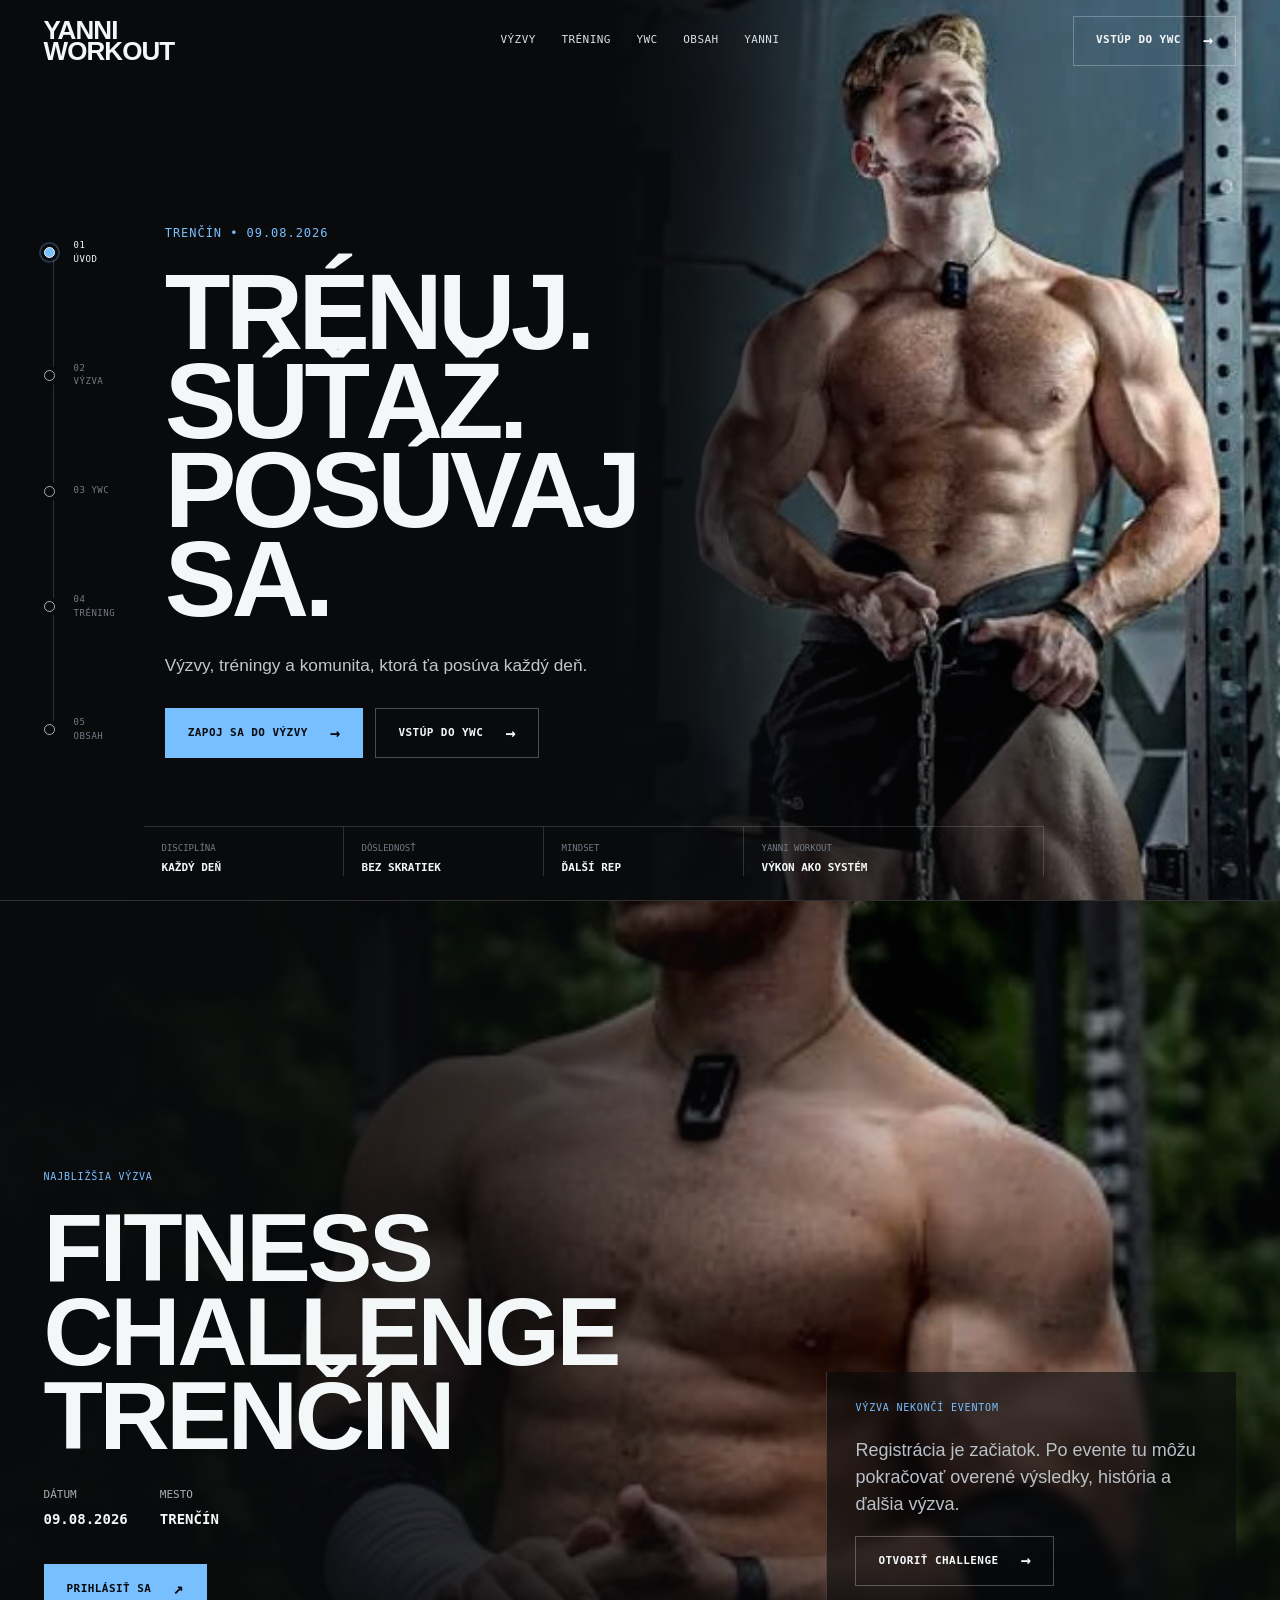
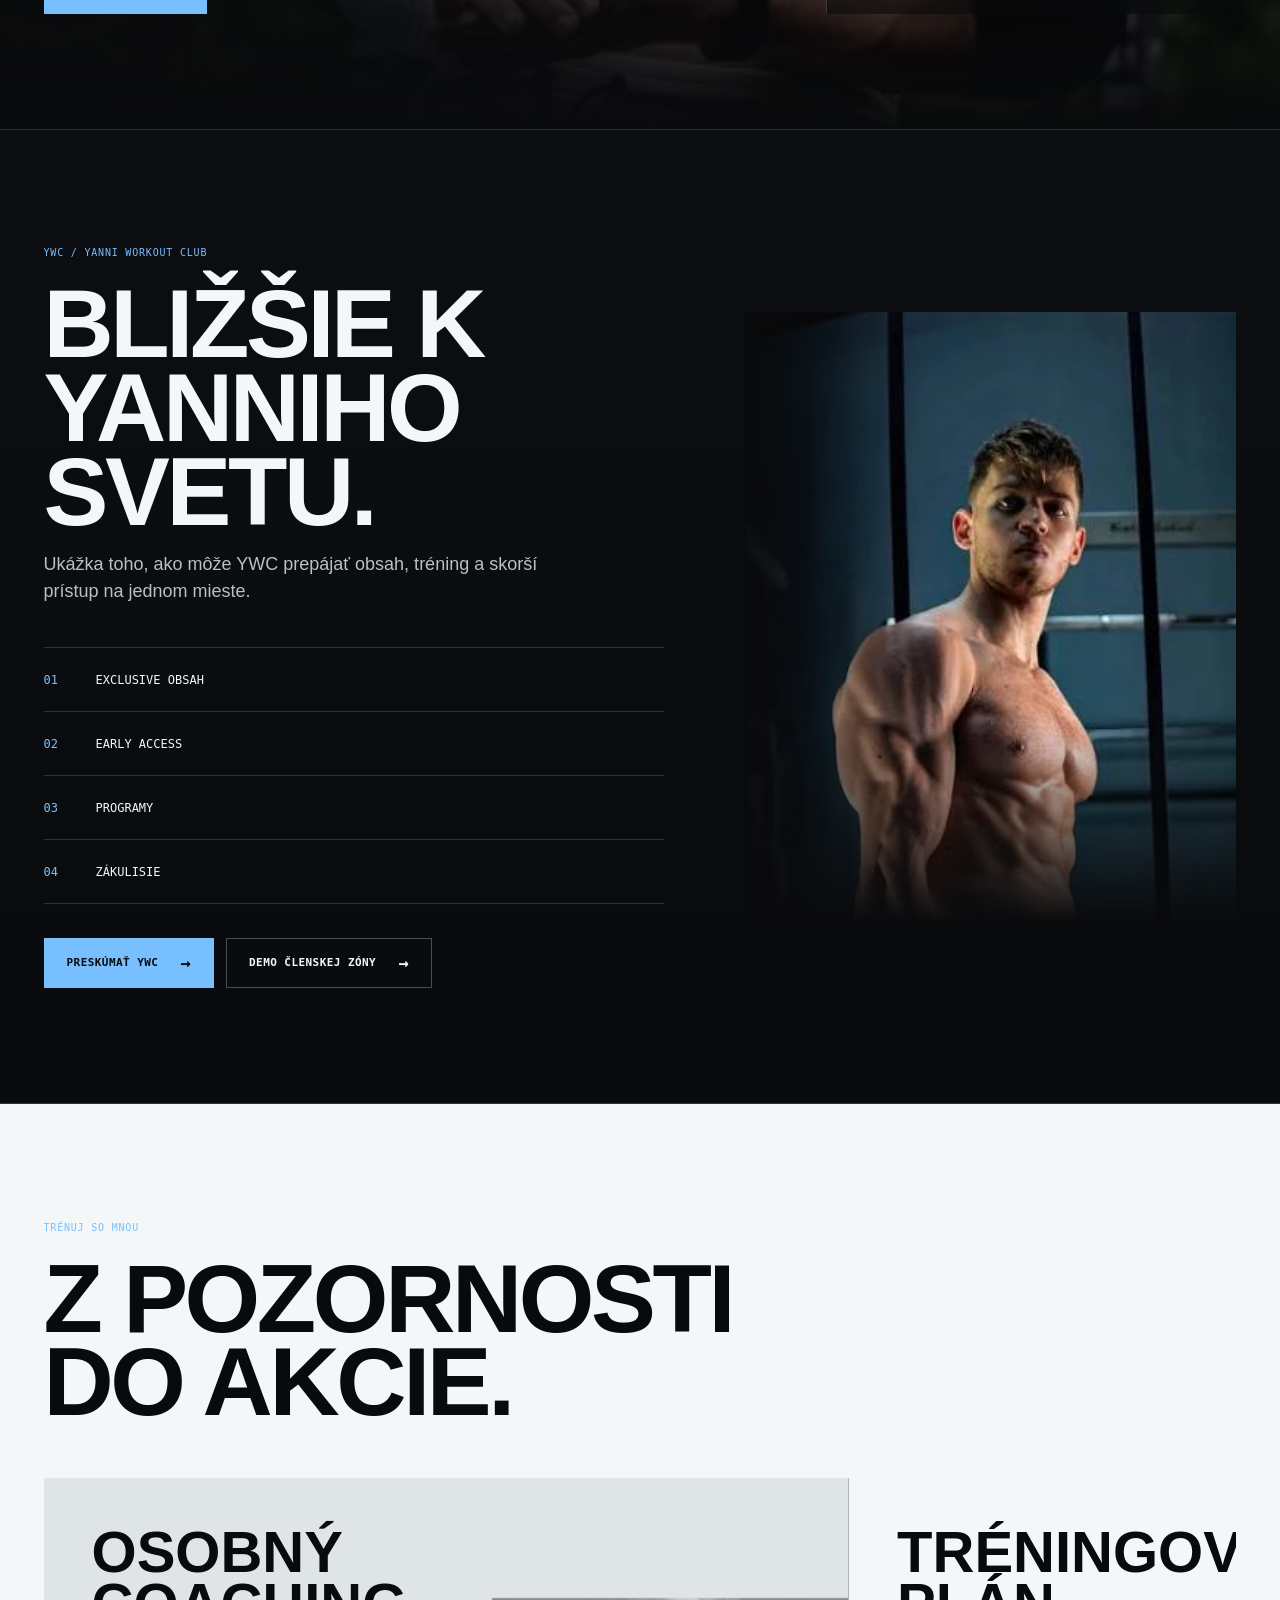
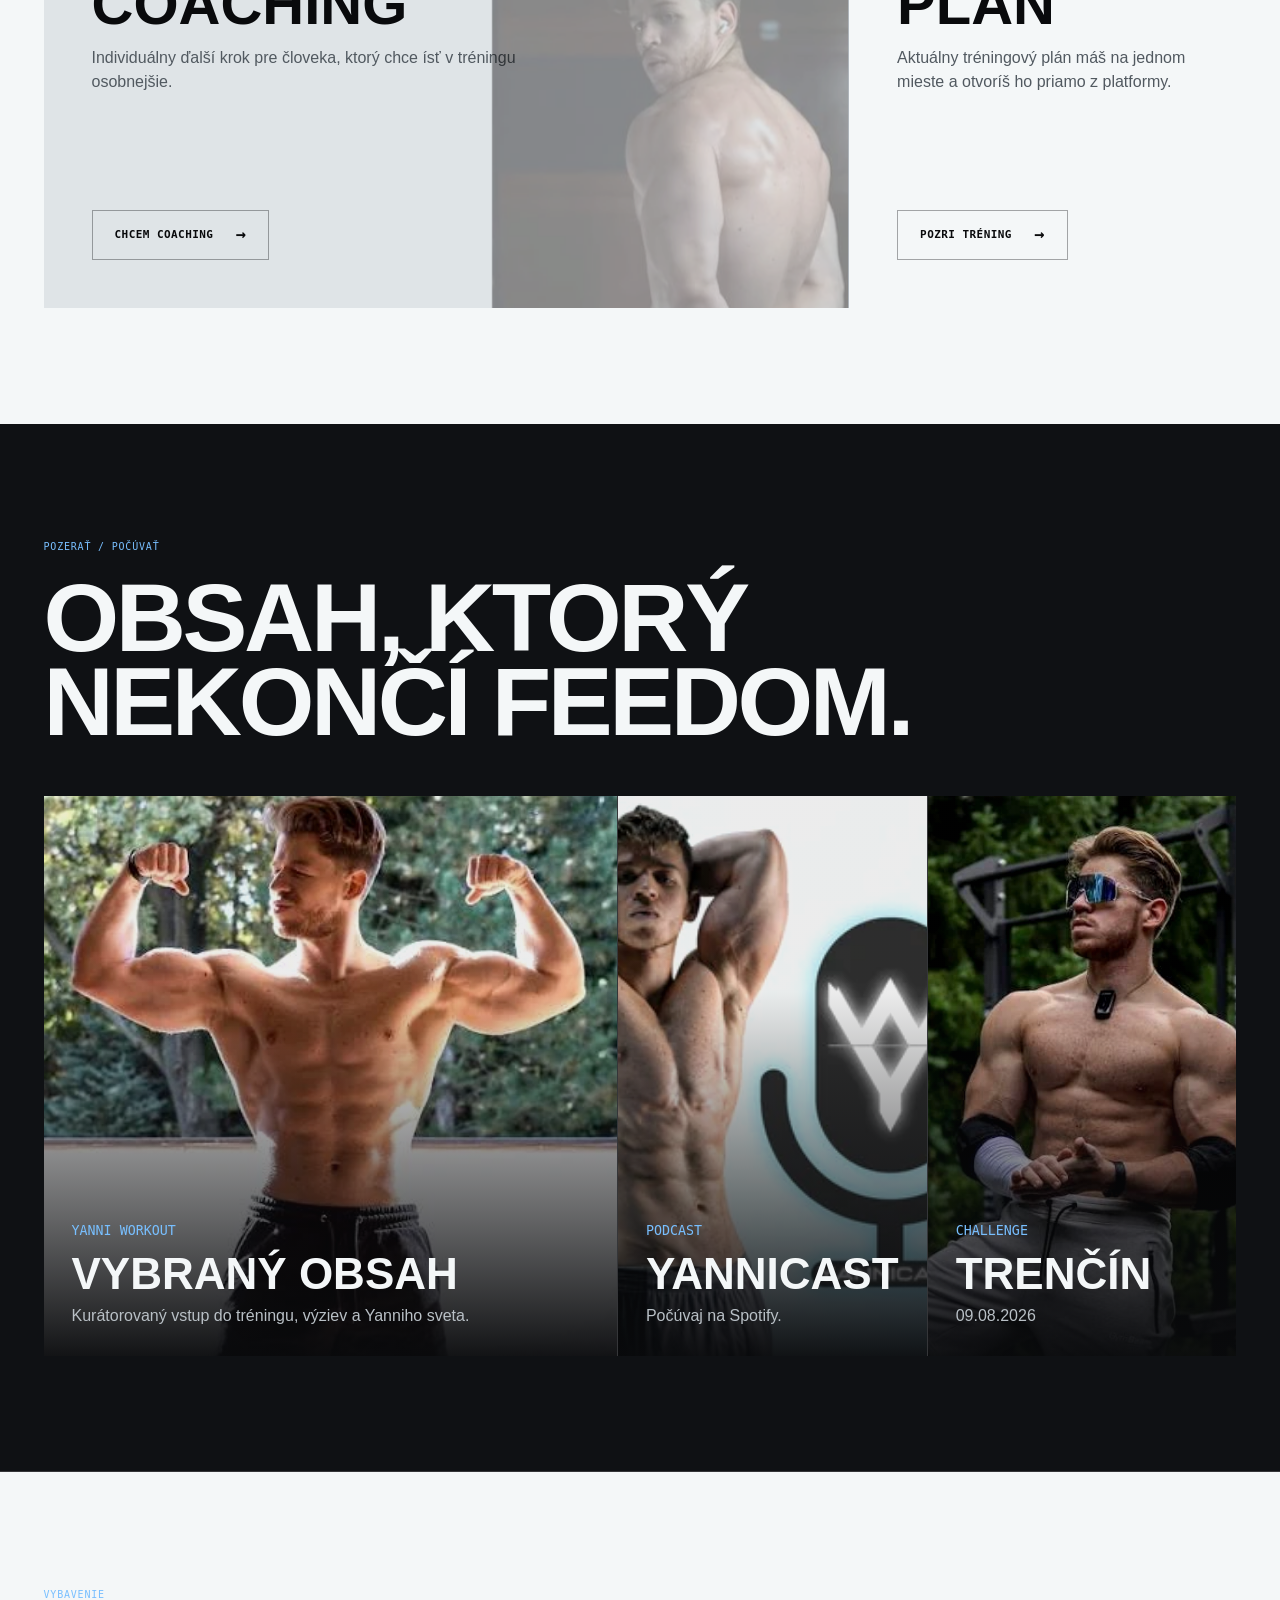
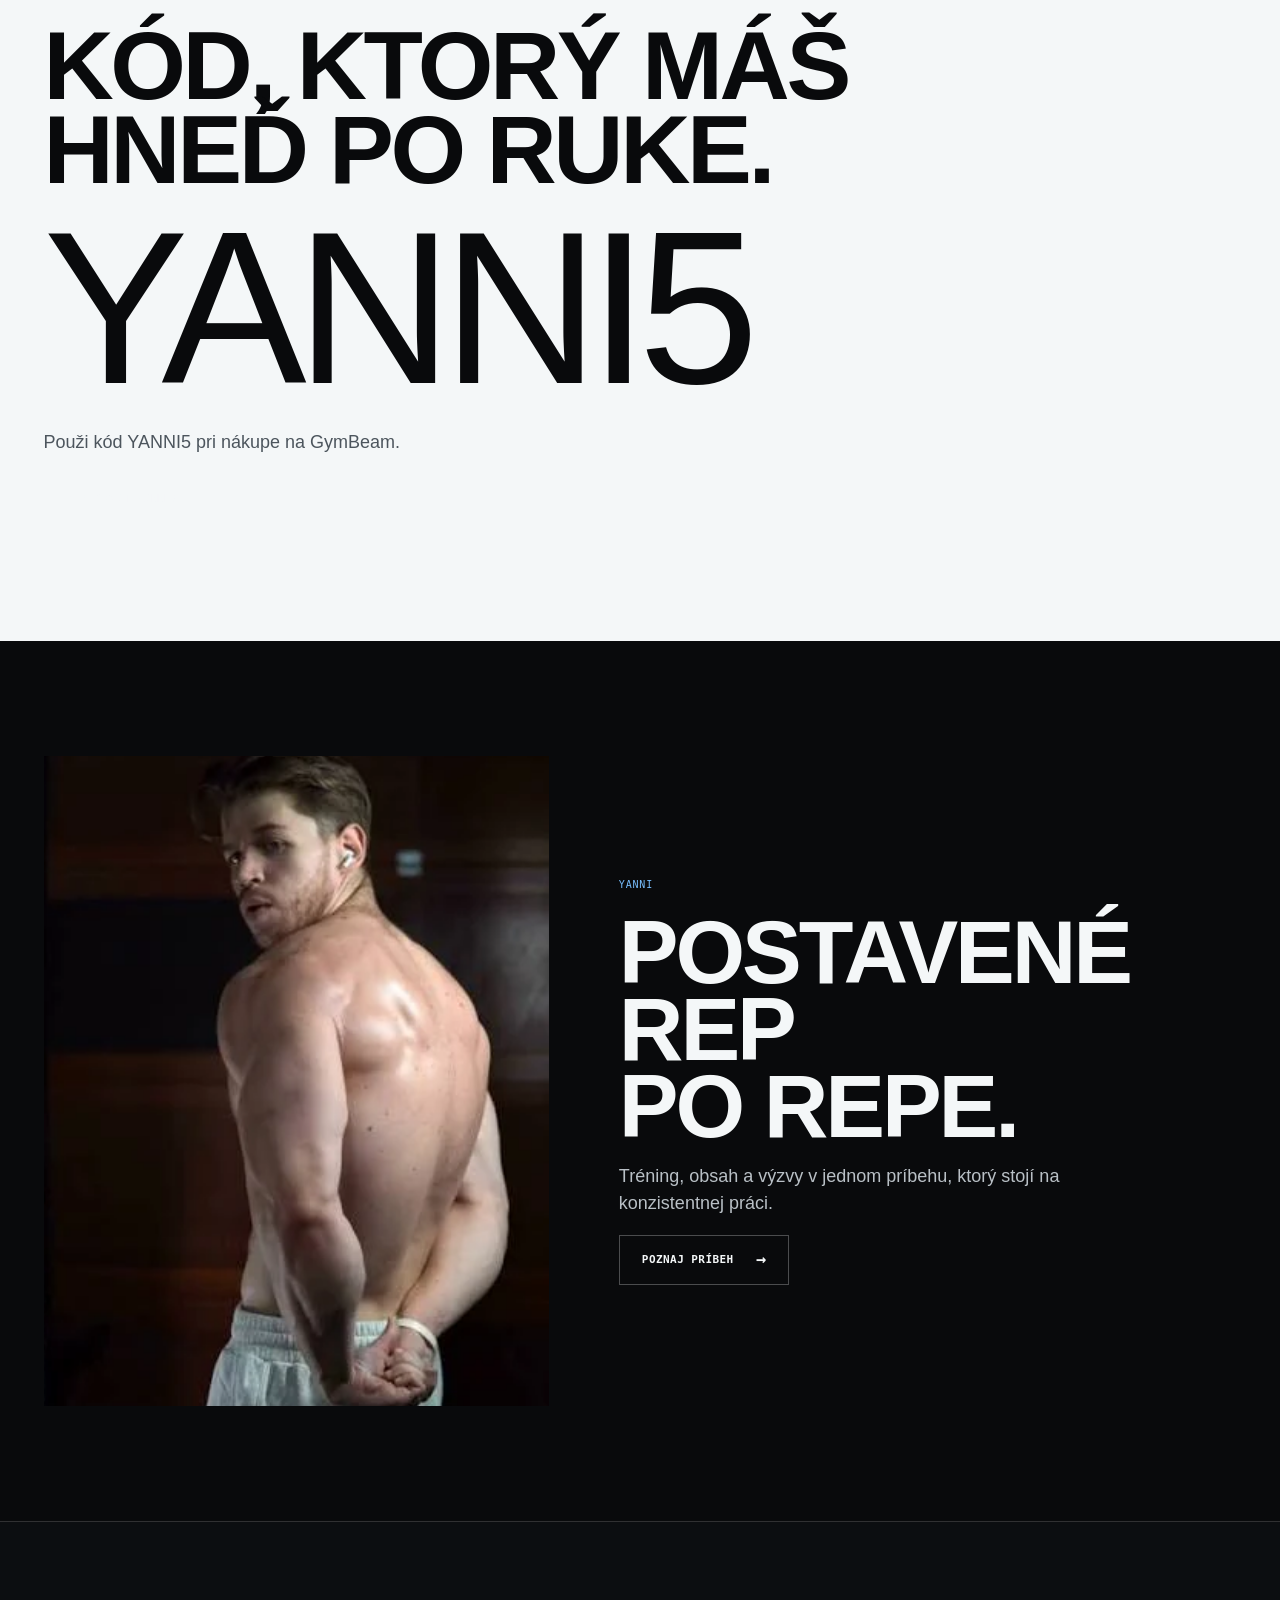
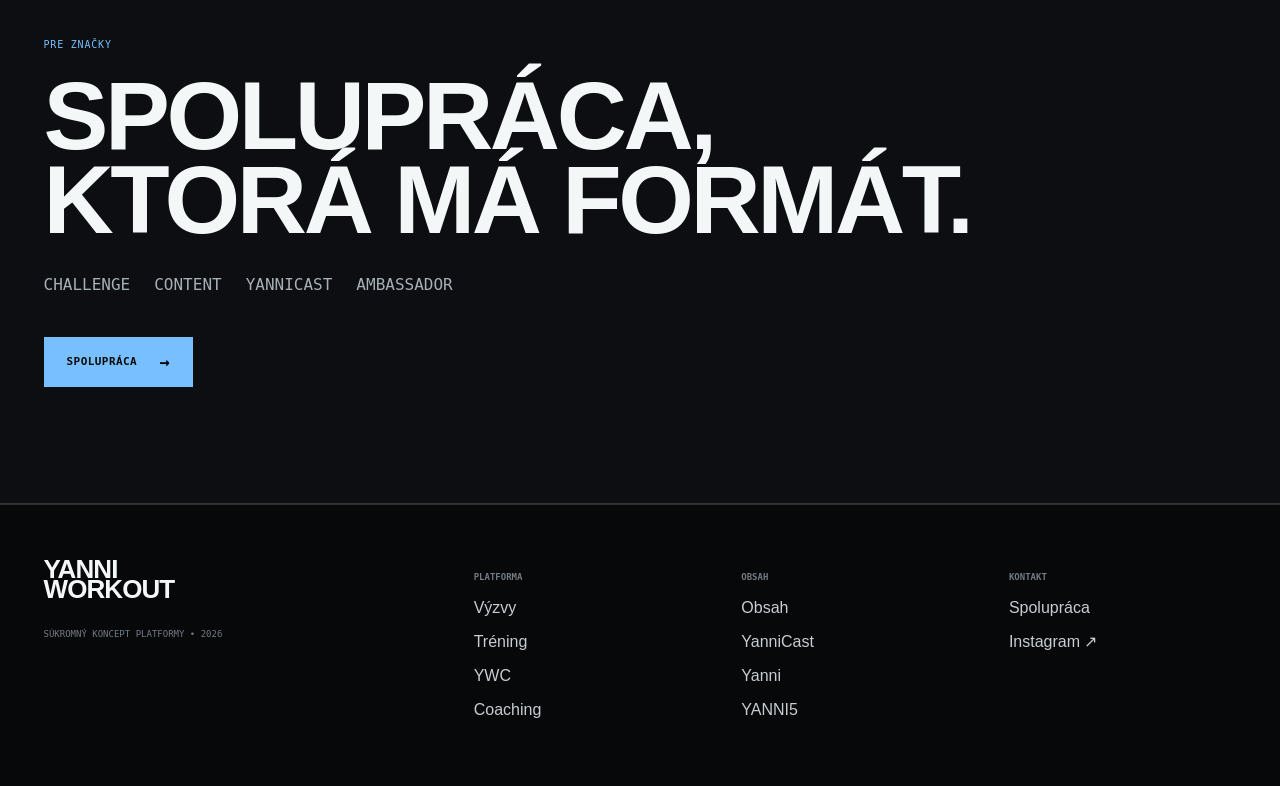
==== index.html @ f908e2ee "feat: add Yanni Workout Phase 09 platform baseline" ====
<!DOCTYPE html>
<html lang="sk"><head><meta charset="utf-8"/><meta content="width=device-width,initial-scale=1" name="viewport"/><script>document.documentElement.classList.add('js')</script><meta content="noindex,nofollow" name="robots"/><title>YANNI WORKOUT — Concept</title><meta content="YANNI WORKOUT — koncept prémiovej fitness creator platformy." name="description"/><link href="assets/favicon.svg" rel="icon"/><link href="assets/styles.css" rel="stylesheet"/></head><body><a class="skip-link" href="#main">Preskočiť na obsah</a>
<header class="site-header"><div class="header-inner">
<a class="brand" href="index.html"><span>YANNI</span><span>WORKOUT</span></a>
<nav aria-label="Hlavná navigácia" class="nav">
<a href="vyzvy/trencin-2026/index.html">Výzvy</a><a href="trening/index.html">Tréning</a><a href="ywc/index.html">YWC</a><a href="obsah/index.html">Obsah</a><a href="yanni/index.html">Yanni</a></nav>
<div class="header-actions"><a class="btn" href="ywc/index.html"><span>Vstúp do YWC</span><span class="btn-arrow">→</span></a><button aria-controls="mobile-menu" aria-expanded="false" aria-label="Otvoriť menu" class="menu-btn" type="button"><i></i></button></div>
</div></header>
<div aria-hidden="true" class="mobile-panel" id="mobile-menu"><div class="mobile-top"><a class="brand" href="index.html"><span>YANNI</span><span>WORKOUT</span></a><button aria-label="Zatvoriť menu" class="mobile-close" type="button"><span aria-hidden="true"></span></button></div><nav aria-label="Mobilná navigácia" class="mobile-links"><a href="vyzvy/trencin-2026/index.html">Výzvy</a><a href="trening/index.html">Tréning</a><a href="ywc/index.html">YWC</a><a href="coaching/index.html">Coaching</a><a href="obsah/index.html">Obsah</a><a href="yanni/index.html">Yanni</a><a href="vybava/index.html">Vybavenie</a><a href="spolupraca/index.html">Spolupráca</a></nav><div class="mobile-bottom"><a class="btn btn-primary" href="ywc/index.html"><span>Vstúp do YWC</span><span class="btn-arrow">→</span></a></div></div><main id="main">
<section class="hero" data-rail="intro"><div class="hero-photo"><img alt="Yanni v posilňovni" decoding="async" fetchpriority="high" height="447" loading="lazy" src="assets/yanni-hero.webp" width="447"/></div><div class="hero-grid"><aside aria-hidden="true" class="rack-rail"><div class="rail-item active" data-rail-item="intro"><span class="rail-dot"></span><span>01 Úvod</span></div><div class="rail-item" data-rail-item="challenge"><span class="rail-dot"></span><span>02 Výzva</span></div><div class="rail-item" data-rail-item="ywc"><span class="rail-dot"></span><span>03 YWC</span></div><div class="rail-item" data-rail-item="train"><span class="rail-dot"></span><span>04 Tréning</span></div><div class="rail-item" data-rail-item="content"><span class="rail-dot"></span><span>05 Obsah</span></div></aside><div class="hero-copy"><div class="meta">Trenčín • 09.08.2026</div><h1 class="display">Trénuj. Súťaž.<br/>Posúvaj sa.</h1><p class="hero-sub">Výzvy, tréningy a komunita, ktorá ťa posúva každý deň.</p><div class="cta-row"><a class="btn btn-primary" href="vyzvy/trencin-2026/index.html"><span>Zapoj sa do výzvy</span><span class="btn-arrow">→</span></a><a class="btn" href="ywc/index.html"><span>Vstúp do YWC</span><span class="btn-arrow">→</span></a></div></div><div></div></div><div aria-hidden="true" class="mobile-rail"><span class="active">01</span><i></i><span>02</span><i></i><span>03</span><i></i><span>04</span><i></i><span>05</span></div><div aria-hidden="true" class="hero-foot"><div>Disciplína<strong>Každý deň</strong></div><div>Dôslednosť<strong>Bez skratiek</strong></div><div>Mindset<strong>Ďalší rep</strong></div><div>YANNI WORKOUT<strong>Výkon ako systém</strong></div></div></section>
<section class="section challenge" data-rail="challenge"><div class="challenge-bg"><img alt="Yanni na outdoor tréningu" data-parallax="" decoding="async" height="501" loading="lazy" src="assets/yanni-outdoor.webp" width="399"/></div><div class="section-inner"><div class="reveal"><div class="section-kicker">Najbližšia výzva</div><h2 class="section-title">Fitness Challenge<br/>Trenčín</h2><div class="event-facts"><span>Dátum<strong>09.08.2026</strong></span><span>Mesto<strong>Trenčín</strong></span></div><a class="btn btn-primary" href="https://docs.google.com/forms/d/e/1FAIpQLSe_MSAHzqV_VSkyi9Rxf2vaXoPgUU0fr77EY4IcJjrfdk0KKQ/viewform" rel="noopener noreferrer" target="_blank"><span>Prihlásiť sa</span><span class="btn-arrow">↗</span></a></div><div class="challenge-side reveal"><div class="section-kicker">Výzva nekončí eventom</div><p class="section-copy">Registrácia je začiatok. Po evente tu môžu pokračovať overené výsledky, história a ďalšia výzva.</p><a class="btn" href="vyzvy/trencin-2026/index.html"><span>Otvoriť challenge</span><span class="btn-arrow">→</span></a></div></div></section>
<section class="section ywc" data-rail="ywc"><div class="section-inner ywc-layout"><div class="reveal"><div class="section-kicker">YWC / Yanni Workout Club</div><h2 class="section-title">Bližšie k<br/>Yanniho svetu.</h2><p class="section-copy">Ukážka toho, ako môže YWC prepájať obsah, tréning a skorší prístup na jednom mieste.</p><div class="benefit-list"><div class="benefit-row"><span>01</span><span>Exclusive obsah</span></div><div class="benefit-row"><span>02</span><span>Early access</span></div><div class="benefit-row"><span>03</span><span>Programy</span></div><div class="benefit-row"><span>04</span><span>Zákulisie</span></div></div><div class="cta-row"><a class="btn btn-primary" href="ywc/index.html"><span>Preskúmať YWC</span><span class="btn-arrow">→</span></a><a class="btn" href="preview/klub/index.html"><span>Demo členskej zóny</span><span class="btn-arrow">→</span></a></div></div><div class="ywc-photo reveal"><img alt="Yanni počas tréningu" decoding="async" height="597" loading="lazy" src="assets/yanni-dark.webp" width="335"/></div></div></section>
<section class="section train" data-rail="train"><div class="section-inner"><div class="section-kicker">Trénuj so mnou</div><h2 class="section-title">Z pozornosti<br/>do akcie.</h2><div class="train-grid"><article class="train-panel featured reveal"><div><h3>Osobný<br/>coaching</h3><p>Individuálny ďalší krok pre človeka, ktorý chce ísť v tréningu osobnejšie.</p></div><a class="btn" href="coaching/index.html"><span>Chcem coaching</span><span class="btn-arrow">→</span></a><img alt="" aria-hidden="true" decoding="async" height="597" loading="lazy" src="assets/yanni-back.webp" width="335"/></article><article class="train-panel reveal"><div><h3>Tréningový<br/>plán</h3><p>Aktuálny tréningový plán máš na jednom mieste a otvoríš ho priamo z platformy.</p></div><a class="btn" href="trening/index.html"><span>Pozri tréning</span><span class="btn-arrow">→</span></a></article></div></div></section>
<section class="section content-section" data-rail="content"><div class="section-inner"><div class="section-kicker">Pozerať / počúvať</div><h2 class="section-title">Obsah, ktorý<br/>nekončí feedom.</h2><div class="content-grid"><a class="media-card reveal" href="obsah/index.html"><img alt="Yanni pózuje" decoding="async" height="501" loading="lazy" src="assets/yanni-bright.webp" width="399"/><div class="media-copy"><small>Yanni Workout</small><h3>Vybraný obsah</h3><p>Kurátorovaný vstup do tréningu, výziev a Yanniho sveta.</p></div></a><a class="media-card reveal" href="yannicast/index.html"><img alt="YanniCast cover" decoding="async" height="300" loading="lazy" src="assets/yannicast.webp" width="300"/><div class="media-copy"><small>Podcast</small><h3>YanniCast</h3><p>Počúvaj na Spotify.</p></div></a><a class="media-card reveal" href="vyzvy/trencin-2026/index.html"><img alt="Yanni na outdoor tréningu" decoding="async" height="501" loading="lazy" src="assets/yanni-outdoor.webp" width="399"/><div class="media-copy"><small>Challenge</small><h3>Trenčín</h3><p>09.08.2026</p></div></a></div></div></section>
<section class="section gear"><div class="section-inner"><div class="section-kicker">Vybavenie</div><h2 class="section-title">Kód, ktorý máš<br/>hneď po ruke.</h2><div class="gear-code">YANNI5</div><p class="section-copy">Použi kód YANNI5 pri nákupe na GymBeam.</p><button class="btn" data-copy-code="YANNI5" type="button"><span>Kopírovať YANNI5</span><span class="btn-arrow">+</span></button><span aria-live="polite" class="copy-toast" role="status">Skopírované</span></div></section>
<section class="section story"><div class="section-inner story-layout"><div class="story-photo reveal"><img alt="Yanni počas pózovania" data-parallax="" decoding="async" height="597" loading="lazy" src="assets/yanni-back.webp" width="335"/></div><div class="story-copy reveal"><div class="section-kicker">Yanni</div><h2 class="section-title">Postavené rep<br/>po repe.</h2><p class="section-copy">Tréning, obsah a výzvy v jednom príbehu, ktorý stojí na konzistentnej práci.</p><a class="btn" href="yanni/index.html"><span>Poznaj príbeh</span><span class="btn-arrow">→</span></a></div></div></section>
<section class="section partners"><div class="section-inner reveal"><div class="section-kicker">Pre značky</div><h2 class="section-title">Spolupráca,<br/>ktorá má formát.</h2><div class="partner-line"><span>Challenge</span><span>Content</span><span>YanniCast</span><span>Ambassador</span></div><a class="btn btn-primary" href="spolupraca/index.html"><span>Spolupráca</span><span class="btn-arrow">→</span></a></div></section>
</main><footer class="site-footer"><div class="footer-inner"><div><a class="brand" href="index.html"><span>YANNI</span><span>WORKOUT</span></a><p class="demo-note">Súkromný koncept platformy • 2026</p></div><div class="footer-col"><h4>Platforma</h4><a href="vyzvy/trencin-2026/index.html">Výzvy</a><a href="trening/index.html">Tréning</a><a href="ywc/index.html">YWC</a><a href="coaching/index.html">Coaching</a></div><div class="footer-col"><h4>Obsah</h4><a href="obsah/index.html">Obsah</a><a href="yannicast/index.html">YanniCast</a><a href="yanni/index.html">Yanni</a><a href="vybava/index.html">YANNI5</a></div><div class="footer-col"><h4>Kontakt</h4><a href="spolupraca/index.html">Spolupráca</a><a href="https://www.instagram.com/yanni_kato/" rel="noopener noreferrer" target="_blank">Instagram ↗</a></div></div></footer><script src="assets/app.js"></script></body></html>
---- assets/styles.css ----
:root {
  --ink:#090a0c;
  --ink-soft:#0f1114;
  --graphite:#1b1f24;
  --steel:#a7afb7;
  --flash:#f4f7f8;
  --muted:#737b84;
  --ice:#78bfff;
  --ice-soft:#b9ebfc;
  --line:rgba(244,247,248,.16);
  --line-strong:rgba(244,247,248,.28);
  --display:'PT Sans Narrow','Noto Sans Display','Arial Narrow',Impact,sans-serif;
  --body:'Inter','Lato','Helvetica Neue',Arial,sans-serif;
  --mono:'PT Mono','DejaVu Sans Mono','SFMono-Regular',Consolas,monospace;
  --gutter:clamp(20px,3.4vw,56px);
  --max:1480px;
  --header:82px;
}
*{box-sizing:border-box}
html{background:var(--ink);scroll-behavior:smooth}
body{margin:0;background:var(--ink);color:var(--flash);font-family:var(--body);font-size:16px;line-height:1.5;overflow-x:hidden}
a{color:inherit;text-decoration:none}
button{font:inherit}
img{display:block;max-width:100%}
::selection{background:var(--ice);color:var(--ink)}
.skip-link{position:fixed;top:8px;left:8px;z-index:9999;transform:translateY(-140%);padding:10px 14px;background:var(--flash);color:var(--ink)}
.skip-link:focus{transform:none}
.site-header{position:fixed;inset:0 0 auto 0;height:var(--header);z-index:100;display:flex;align-items:center;border-bottom:1px solid transparent;transition:background .22s ease,border-color .22s ease,backdrop-filter .22s ease}
.site-header.scrolled{background:rgba(9,10,12,.88);backdrop-filter:blur(14px);border-color:var(--line)}
.header-inner{width:100%;max-width:var(--max);margin:auto;padding:0 var(--gutter);display:grid;grid-template-columns:1fr auto 1fr;align-items:center;gap:24px}
.brand{font-family:var(--display);font-weight:900;letter-spacing:-.035em;font-size:26px;line-height:.8;text-transform:uppercase}.brand span{display:block}.brand small{font-family:var(--mono);font-size:8px;font-weight:600;letter-spacing:.14em;color:var(--ice);display:block;margin-top:7px}
.nav{display:flex;align-items:center;gap:clamp(18px,2vw,34px);font-family:var(--mono);font-size:11px;letter-spacing:.04em;text-transform:uppercase}
.nav a{position:relative;padding:12px 0;color:#dbe0e5}.nav a:after{content:"";position:absolute;left:0;right:100%;bottom:7px;height:1px;background:var(--ice);transition:right .18s ease}.nav a:hover:after,.nav a:focus-visible:after{right:0}
.header-actions{justify-self:end;display:flex;align-items:center;gap:10px}.menu-btn{display:none;width:48px;height:48px;background:transparent;color:var(--flash);border:1px solid var(--line);align-items:center;justify-content:center;cursor:pointer}.menu-btn i,.menu-btn i:before,.menu-btn i:after{display:block;width:18px;height:1px;background:currentColor;content:"";position:relative}.menu-btn i:before{position:absolute;top:-6px}.menu-btn i:after{position:absolute;top:6px}
.btn{position:relative;display:inline-flex;align-items:center;justify-content:space-between;gap:22px;min-height:50px;padding:0 22px;border:1px solid var(--line-strong);font-family:var(--mono);font-size:11px;font-weight:600;letter-spacing:.04em;text-transform:uppercase;cursor:pointer;transition:transform .18s ease,border-color .18s ease,color .18s ease;background:transparent;color:var(--flash);overflow:hidden}.btn:before{content:"";position:absolute;inset:0;background:var(--ice);transform:translateX(-102%);transition:transform .22s cubic-bezier(.22,.8,.24,1);z-index:0}.btn>*{position:relative;z-index:1}.btn:hover:before,.btn:focus-visible:before{transform:translateX(0)}.btn:hover,.btn:focus-visible{color:var(--ink);border-color:var(--ice)}.btn:active{transform:scale(.985)}.btn-primary{background:var(--ice);color:var(--ink);border-color:var(--ice)}.btn-primary:before{background:var(--flash)}.btn-arrow{font-size:17px;line-height:1;transition:transform .18s ease}.btn:hover .btn-arrow,.btn:focus-visible .btn-arrow{transform:translateX(6px)}
.hero{min-height:100svh;position:relative;overflow:hidden;border-bottom:1px solid var(--line);background:radial-gradient(circle at 75% 45%,rgba(120,191,255,.07),transparent 34%),var(--ink)}
.hero-photo{position:absolute;right:0;top:0;width:min(52vw,780px);height:100%;z-index:0;overflow:hidden}.hero-photo img{width:100%;height:100%;object-fit:cover;object-position:center top;filter:contrast(1.05) saturate(.92)}.hero-photo:after{content:"";position:absolute;inset:0;background:linear-gradient(90deg,var(--ink) 0%,rgba(9,10,12,.86) 12%,rgba(9,10,12,.18) 42%,rgba(9,10,12,.02) 70%),linear-gradient(0deg,rgba(9,10,12,.5),transparent 40%)}
.hero-grid{position:relative;z-index:2;min-height:100svh;max-width:var(--max);margin:auto;padding:calc(var(--header) + 70px) var(--gutter) 70px;display:grid;grid-template-columns:70px minmax(0,1fr) minmax(360px,.86fr);gap:clamp(28px,4vw,70px);align-items:center}
.rack-rail{align-self:center;height:min(56vh,510px);display:flex;flex-direction:column;justify-content:space-between;position:relative;font-family:var(--mono);font-size:9px;color:var(--muted);letter-spacing:.06em;text-transform:uppercase}.rack-rail:before{content:"";position:absolute;left:9px;top:10px;bottom:10px;width:1px;background:var(--line)}.rail-item{display:grid;grid-template-columns:18px 1fr;gap:12px;align-items:center;position:relative}.rail-dot{width:11px;height:11px;border:1px solid var(--steel);border-radius:50%;background:var(--ink);box-shadow:0 0 0 4px var(--ink);transition:.25s ease}.rail-item.active{color:var(--flash)}.rail-item.active .rail-dot{background:var(--ice);border-color:var(--flash);box-shadow:0 0 0 3px var(--ink),0 0 0 5px rgba(120,191,255,.25)}
.hero-copy{max-width:680px}.meta{font-family:var(--mono);color:var(--ice);font-size:12px;letter-spacing:.08em;text-transform:uppercase;margin-bottom:26px}.display{font-family:var(--display);font-weight:800;text-transform:uppercase;letter-spacing:-.045em;line-height:.83;margin:0}.hero h1{font-size:clamp(72px,8.4vw,132px);max-width:740px}.hero-sub{font-size:clamp(17px,1.35vw,21px);color:#c1c7cd;max-width:440px;margin:28px 0 30px}.cta-row{display:flex;gap:12px;flex-wrap:wrap}.hero-foot{position:absolute;left:calc(var(--gutter) + 100px);right:var(--gutter);bottom:24px;display:grid;grid-template-columns:repeat(3,minmax(110px,1fr)) 1.5fr;max-width:900px;border-top:1px solid var(--line);font-family:var(--mono);font-size:9px;text-transform:uppercase;color:var(--muted)}.hero-foot>div{padding:15px 18px 0;border-right:1px solid var(--line)}.hero-foot strong{display:block;color:var(--flash);font-size:11px;margin-top:4px}
.section{position:relative;border-bottom:1px solid var(--line);overflow:hidden}.section-inner{max-width:var(--max);margin:auto;padding:clamp(82px,9vw,150px) var(--gutter)}.section-kicker{font-family:var(--mono);font-size:10px;color:var(--ice);letter-spacing:.08em;text-transform:uppercase;margin-bottom:22px}.section-title{font-family:var(--display);font-weight:800;text-transform:uppercase;letter-spacing:-.035em;line-height:.86;font-size:clamp(60px,7.6vw,118px);margin:0}.section-copy{color:#b9c0c6;max-width:550px;font-size:18px}
.challenge{min-height:92vh}.challenge-bg{position:absolute;inset:0}.challenge-bg img{width:100%;height:100%;object-fit:cover;object-position:60% center;filter:saturate(.82) contrast(1.08)}.challenge-bg:after{content:"";position:absolute;inset:0;background:linear-gradient(90deg,rgba(9,10,12,.98) 8%,rgba(9,10,12,.78) 42%,rgba(9,10,12,.18) 72%,rgba(9,10,12,.55)),linear-gradient(0deg,var(--ink),transparent 30%)}.challenge .section-inner{position:relative;z-index:2;display:grid;grid-template-columns:minmax(0,1fr) .8fr;align-items:end;min-height:92vh}.challenge h2{max-width:650px}.event-facts{display:flex;gap:32px;margin:30px 0 34px;font-family:var(--mono);font-size:11px;text-transform:uppercase}.event-facts span{color:var(--steel)}.event-facts strong{display:block;color:var(--flash);font-size:14px;margin-top:5px}.challenge-side{justify-self:end;align-self:end;max-width:410px;padding:28px;border-left:1px solid var(--line);background:rgba(9,10,12,.62);backdrop-filter:blur(6px)}
.ywc{background:linear-gradient(180deg,#0c0e11,var(--ink));min-height:85vh}.ywc-layout{display:grid;grid-template-columns:1fr minmax(300px,.78fr);gap:70px;align-items:center}.benefit-list{margin:42px 0 34px;border-top:1px solid var(--line);max-width:620px}.benefit-row{display:grid;grid-template-columns:52px 1fr;align-items:center;min-height:64px;border-bottom:1px solid var(--line);font-family:var(--mono);font-size:12px;text-transform:uppercase}.benefit-row span:first-child{color:var(--ice)}.ywc-photo{height:610px;position:relative}.ywc-photo img{width:100%;height:100%;object-fit:cover;object-position:center top}.ywc-photo:after{content:"";position:absolute;inset:0;background:linear-gradient(90deg,var(--ink) 0%,transparent 35%),linear-gradient(0deg,var(--ink),transparent 35%)}
.train{background:var(--flash);color:var(--ink)}.train .section-copy{color:#4b535b}.train-grid{display:grid;grid-template-columns:1.35fr .65fr;gap:1px;margin-top:54px;background:#aeb4ba}.train-panel{background:var(--flash);min-height:430px;padding:48px;display:flex;flex-direction:column;justify-content:space-between;position:relative;overflow:hidden}.train-panel h3{font-family:var(--display);font-size:58px;line-height:.9;text-transform:uppercase;margin:0}.train-panel p{max-width:460px;color:#515960}.train-panel.featured{background:#dfe4e7}.train-panel img{position:absolute;right:-30px;bottom:-80px;width:48%;max-height:390px;object-fit:cover;mix-blend-mode:multiply;opacity:.42}.train .btn{color:var(--ink);border-color:rgba(9,10,12,.35);align-self:flex-start}.train .btn:before{background:var(--ink)}.train .btn:hover{color:var(--flash);border-color:var(--ink)}
.content-section{background:var(--ink-soft)}.content-grid{display:grid;grid-template-columns:1.3fr .7fr .7fr;gap:1px;background:var(--line);margin-top:52px}.media-card{background:var(--ink);min-height:430px;position:relative;display:flex;flex-direction:column;justify-content:flex-end;overflow:hidden}.media-card:first-child{min-height:560px}.media-card img{position:absolute;inset:0;width:100%;height:100%;object-fit:cover;filter:saturate(.85) contrast(1.05);transition:transform .5s ease}.media-card:after{content:"";position:absolute;inset:0;background:linear-gradient(0deg,rgba(9,10,12,.96),rgba(9,10,12,.08) 65%)}.media-card:hover img{transform:scale(1.025)}.media-copy{position:relative;z-index:2;padding:28px}.media-copy small{font-family:var(--mono);color:var(--ice);text-transform:uppercase}.media-copy h3{font-family:var(--display);text-transform:uppercase;font-size:44px;line-height:.9;margin:12px 0 10px}.media-copy p{color:#b9c0c6;margin:0}
.gear{background:var(--flash);color:var(--ink)}.gear-code{font-family:var(--display);font-size:clamp(100px,17vw,260px);line-height:.75;letter-spacing:-.05em;margin:35px 0 40px}.gear .section-copy{color:#4c555d}.copy-toast{display:inline-block;font-family:var(--mono);font-size:11px;margin-left:14px;color:#44515b;opacity:0;transition:opacity .2s}.copy-toast.show{opacity:1}
.story{min-height:90vh;background:var(--ink)}.story-layout{display:grid;grid-template-columns:.9fr 1.1fr;gap:70px;align-items:center}.story-photo{height:650px;overflow:hidden}.story-photo img{width:100%;height:100%;object-fit:cover}.story-copy .section-title{font-size:clamp(62px,7vw,110px)}
.partners{background:#0c0e11}.partner-line{display:flex;flex-wrap:wrap;gap:8px 24px;font-family:var(--mono);text-transform:uppercase;color:var(--steel);margin:32px 0 40px}.site-footer{padding:54px var(--gutter);border-top:1px solid var(--line);background:#07080a}.footer-inner{max-width:var(--max);margin:auto;display:grid;grid-template-columns:1.2fr repeat(3,.7fr);gap:40px}.footer-col h4{font-family:var(--mono);font-size:9px;color:var(--muted);text-transform:uppercase}.footer-col a{display:block;margin:10px 0;color:#c7cdd2}.demo-note{font-family:var(--mono);font-size:9px;text-transform:uppercase;color:var(--muted);margin-top:28px}
.reveal{opacity:1;transform:none}.js .reveal{opacity:0;transform:translateY(24px);transition:opacity .7s cubic-bezier(.2,.7,.2,1),transform .7s cubic-bezier(.2,.7,.2,1)}.js .reveal.in{opacity:1;transform:none}
.mobile-panel{position:fixed;inset:0;z-index:160;background:rgba(9,10,12,.98);display:none;flex-direction:column;padding:26px var(--gutter);opacity:0;transform:translateY(-14px);transition:.24s ease}.mobile-panel.open{display:flex;opacity:1;transform:none}.mobile-top{display:flex;justify-content:space-between;align-items:center}.mobile-close{width:48px;height:48px;border:1px solid var(--line);background:transparent;color:var(--flash);font-size:28px}.mobile-links{margin:auto 0;display:grid;gap:8px}.mobile-links a{font-family:var(--display);font-size:clamp(44px,13vw,72px);line-height:.88;text-transform:uppercase}.mobile-bottom{display:flex;flex-direction:column;gap:12px}
.page-hero{padding:calc(var(--header) + 80px) var(--gutter) 70px;min-height:72vh;display:grid;align-items:end;position:relative;overflow:hidden;border-bottom:1px solid var(--line)}.page-hero .inner{max-width:var(--max);width:100%;margin:auto;position:relative;z-index:2}.page-hero h1{font-family:var(--display);font-size:clamp(74px,10vw,156px);line-height:.8;text-transform:uppercase;margin:0;max-width:950px}.page-hero p{max-width:560px;color:#bbc2c8;font-size:19px;margin:28px 0}.page-hero-photo{position:absolute;right:0;top:0;height:100%;width:52%;object-fit:cover;opacity:.72}.page-hero:after{content:"";position:absolute;inset:0;background:linear-gradient(90deg,var(--ink) 3%,rgba(9,10,12,.78) 44%,rgba(9,10,12,.14) 78%),linear-gradient(0deg,var(--ink),transparent 38%)}
.detail-section{padding:80px var(--gutter);border-bottom:1px solid var(--line)}.detail-inner{max-width:var(--max);margin:auto}.detail-grid{display:grid;grid-template-columns:1fr 1fr;gap:50px}.detail-title{font-family:var(--display);font-size:clamp(52px,6vw,88px);line-height:.86;text-transform:uppercase;margin:0}.detail-copy{max-width:650px;color:#b8c0c6;font-size:18px}.rows{margin-top:40px;border-top:1px solid var(--line)}.rows>div{min-height:64px;display:grid;grid-template-columns:48px 1fr auto;gap:14px;align-items:center;border-bottom:1px solid var(--line);font-family:var(--mono);font-size:11px;text-transform:uppercase}.rows .n{color:var(--ice)}.accordion button{width:100%;min-height:64px;border:0;border-bottom:1px solid var(--line);background:transparent;color:var(--flash);display:flex;justify-content:space-between;align-items:center;font-family:var(--mono);text-transform:uppercase}.accordion-panel{max-height:0;overflow:hidden;color:#b7bec4;transition:max-height .3s ease}.accordion-item.open .accordion-panel{max-height:240px;padding:18px 0 28px}.concept-badge{display:inline-block;border:1px solid var(--line);font-family:var(--mono);font-size:9px;padding:7px 9px;text-transform:uppercase;color:var(--steel)}
.dashboard{min-height:100vh;padding:calc(var(--header) + 50px) var(--gutter) 70px;background:#0a0c0f}.dashboard-grid{max-width:1200px;margin:auto;display:grid;grid-template-columns:1.2fr .8fr;gap:1px;background:var(--line)}.dash-panel{background:var(--ink-soft);padding:30px;min-height:220px}.dash-wide{grid-column:1 / -1}.dash-title{font-family:var(--display);font-size:48px;line-height:.9;text-transform:uppercase;margin:8px 0 20px}.progress-track{height:4px;background:#2c3238;overflow:hidden}.progress-track span{display:block;height:100%;background:var(--ice);width:72%}.chart{height:120px;position:relative;margin-top:18px;background:linear-gradient(180deg,rgba(120,191,255,.05),transparent)}.chart svg{width:100%;height:100%}
.leaderboard{width:100%;border-collapse:collapse;margin-top:28px}.leaderboard th,.leaderboard td{text-align:left;padding:17px 12px;border-bottom:1px solid var(--line);font-family:var(--mono);font-size:11px;text-transform:uppercase}.leaderboard th{color:var(--muted)}.leaderboard .rank{color:var(--ice);width:60px}
@media(max-width:1000px){
  .nav,.header-actions>.btn{display:none}.menu-btn{display:flex}.header-inner{grid-template-columns:1fr auto}.hero-grid{grid-template-columns:1fr;padding-top:120px;align-items:end}.rack-rail{display:none}.hero-photo{width:68%;height:68%;top:66px;right:-10%}.hero-photo:after{background:linear-gradient(0deg,var(--ink) 0%,rgba(9,10,12,.18) 48%),linear-gradient(90deg,var(--ink) 0%,rgba(9,10,12,.15) 44%,transparent)}.hero-copy{padding-top:42vh}.hero h1{font-size:clamp(66px,13vw,98px);max-width:720px}.hero-sub{font-size:17px}.hero-foot{display:none}.challenge .section-inner,.ywc-layout,.story-layout,.detail-grid{grid-template-columns:1fr}.challenge-side{justify-self:start}.ywc-photo{height:520px}.train-grid{grid-template-columns:1fr}.content-grid{grid-template-columns:1fr 1fr}.content-grid .media-card:first-child{grid-column:1/-1}.footer-inner{grid-template-columns:1fr 1fr}.page-hero-photo{width:70%}.dashboard-grid{grid-template-columns:1fr}.dash-wide{grid-column:auto}
}
@media(max-width:640px){
  :root{--header:68px;--gutter:20px}.brand{font-size:21px}.hero{min-height:100svh}.hero-grid{padding-top:84px;padding-bottom:28px}.hero-photo{top:60px;right:-10%;width:100%;height:58%}.hero-copy{padding-top:48vh}.meta{font-size:9px;margin-bottom:12px}.hero h1{font-size:clamp(55px,17vw,82px)}.hero-sub{font-size:15px;margin:14px 0 18px;max-width:320px}.cta-row{display:grid;grid-template-columns:1fr;width:100%}.btn{min-height:52px;width:100%}.section-inner{padding:76px 20px}.section-title{font-size:clamp(58px,17vw,82px)}.section-copy{font-size:16px}.challenge,.challenge .section-inner{min-height:850px}.challenge .section-inner{align-content:end}.challenge-bg img{object-position:65% center}.challenge-side{padding:20px;margin-top:22px}.event-facts{gap:18px;flex-wrap:wrap}.ywc-photo{height:470px;order:-1}.benefit-row{grid-template-columns:42px 1fr;min-height:58px}.train-panel{padding:28px;min-height:360px}.train-panel h3{font-size:48px}.content-grid{grid-template-columns:1fr}.content-grid .media-card:first-child{grid-column:auto}.media-card,.media-card:first-child{min-height:430px}.gear-code{font-size:29vw}.story-photo{height:520px}.footer-inner{grid-template-columns:1fr}.page-hero{min-height:78vh;padding-top:100px}.page-hero-photo{width:100%;height:62%;opacity:.62}.page-hero:after{background:linear-gradient(0deg,var(--ink) 15%,rgba(9,10,12,.35) 66%),linear-gradient(90deg,var(--ink),transparent 55%)}.page-hero .inner{padding-top:42vh}.page-hero h1{font-size:clamp(68px,20vw,100px)}.rows>div{grid-template-columns:38px 1fr}.rows>div>:nth-child(3){display:none}.dashboard{padding:100px 16px 40px}.dash-panel{padding:22px}.leaderboard th,.leaderboard td{padding:14px 7px;font-size:9px}
}
@media(prefers-reduced-motion:reduce){html{scroll-behavior:auto}.reveal{opacity:1;transform:none;transition:none}.media-card img,.btn:before,.btn-arrow,.nav a:after{transition:none}}
.mobile-rail{display:none}
@media(max-width:640px){.mobile-rail{position:absolute;left:20px;right:20px;bottom:14px;z-index:4;display:flex;align-items:center;gap:7px;font-family:var(--mono);font-size:8px;color:var(--muted)}.mobile-rail i{height:1px;background:var(--line);flex:1}.mobile-rail span.active{color:var(--ice)}}

/* PHASE 09 — audit & polish */
:focus-visible{outline:2px solid var(--ice);outline-offset:4px}
.hero{background:var(--ink)}
.back-link{display:inline-flex;align-items:center;gap:8px;margin-bottom:22px;font-family:var(--mono);font-size:10px;letter-spacing:.07em;text-transform:uppercase;color:var(--steel);transition:color .18s ease,transform .18s ease}.back-link:hover,.back-link:focus-visible{color:var(--ice);transform:translateX(-2px)}
.media-card:focus-visible img{transform:scale(1.025)}
.mobile-panel{display:flex;visibility:hidden;pointer-events:none}.mobile-panel.open{visibility:visible;pointer-events:auto}
.mobile-close{position:relative;cursor:pointer}.mobile-close span,.mobile-close:before,.mobile-close:after{content:"";position:absolute;left:50%;top:50%;width:18px;height:1px;background:currentColor}.mobile-close:before{transform:translate(-50%,-50%) rotate(45deg)}.mobile-close:after{transform:translate(-50%,-50%) rotate(-45deg)}
@media(max-width:640px){
  .hero-copy{padding-top:44vh}
  .rows>div>:nth-child(3){display:none}
  .rows>div>*:last-child:not(:nth-child(2)){display:none}
}

@media(max-width:640px){.dashboard .dash-title{font-size:54px!important;overflow-wrap:anywhere}.leaderboard{table-layout:fixed}.leaderboard th:nth-child(1),.leaderboard td:nth-child(1){width:62px}.leaderboard th:nth-child(3),.leaderboard td:nth-child(3){width:72px}.leaderboard th,.leaderboard td{overflow-wrap:anywhere}}
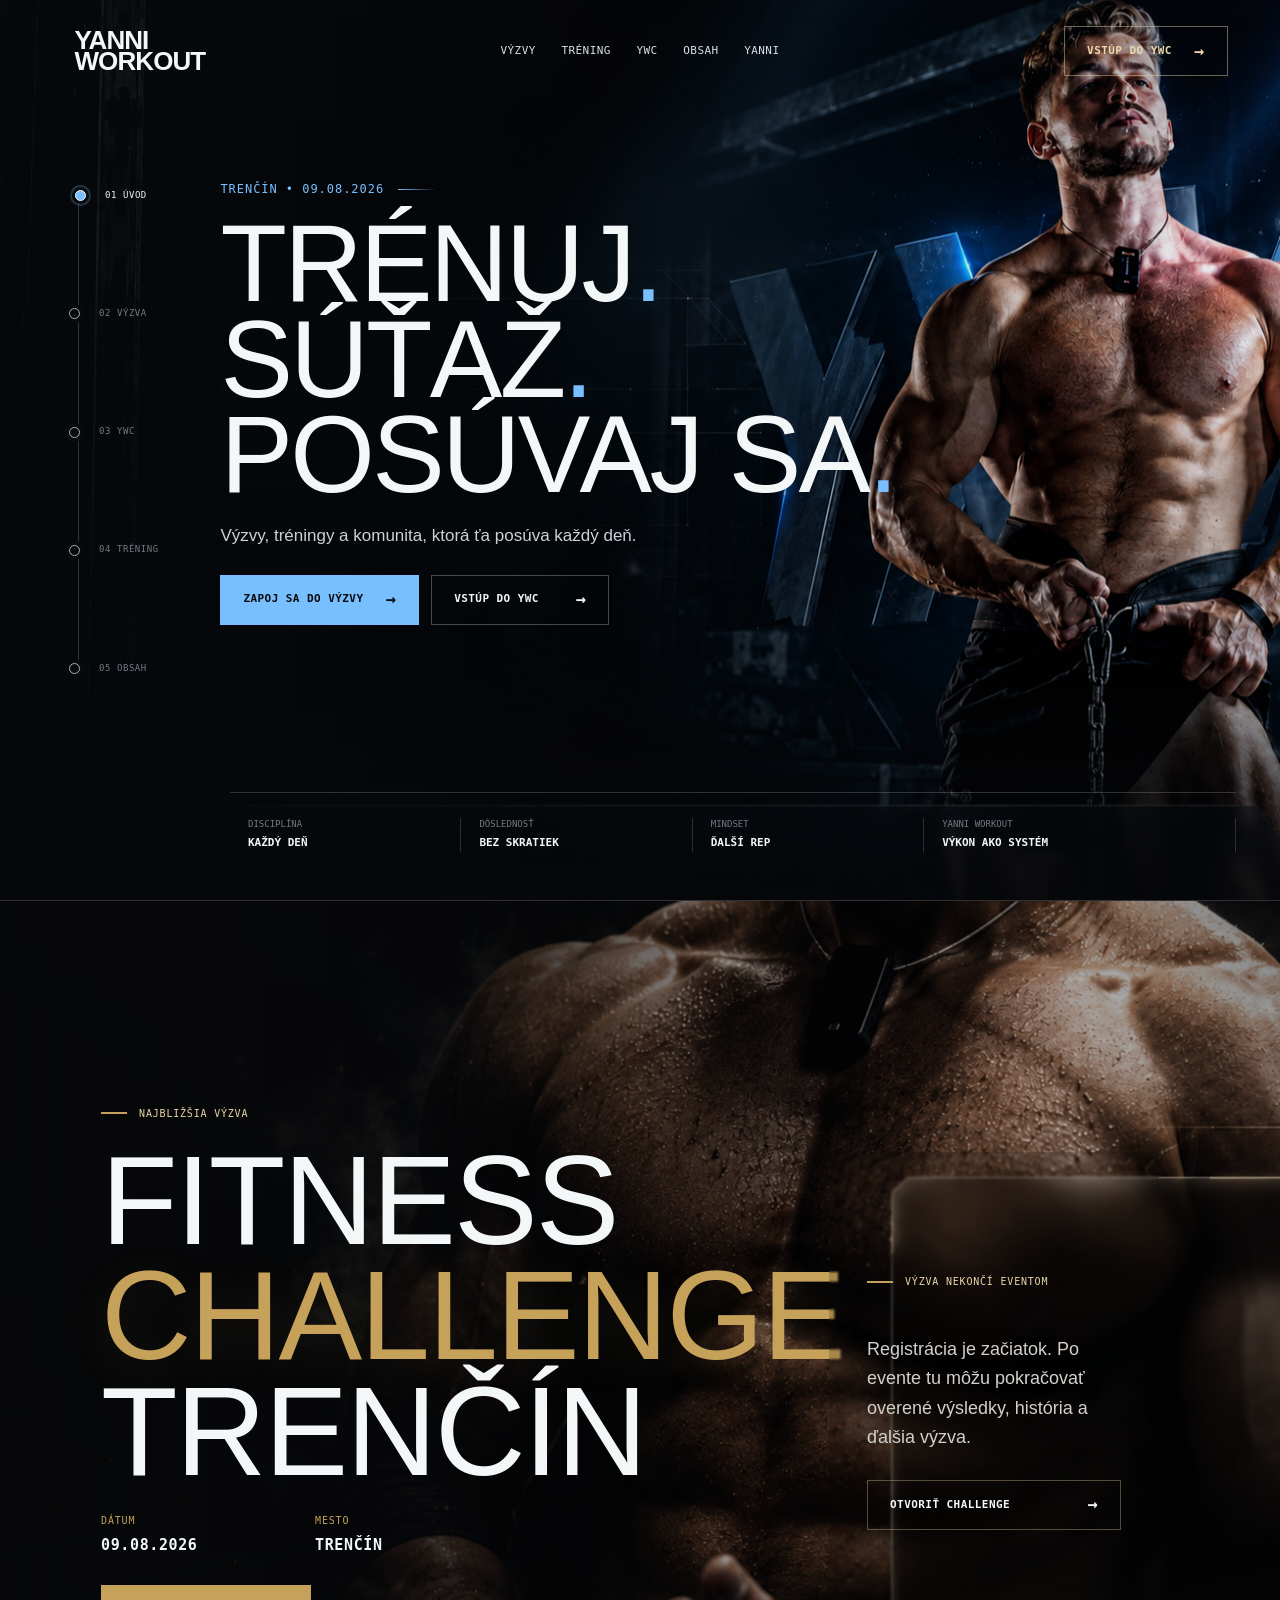
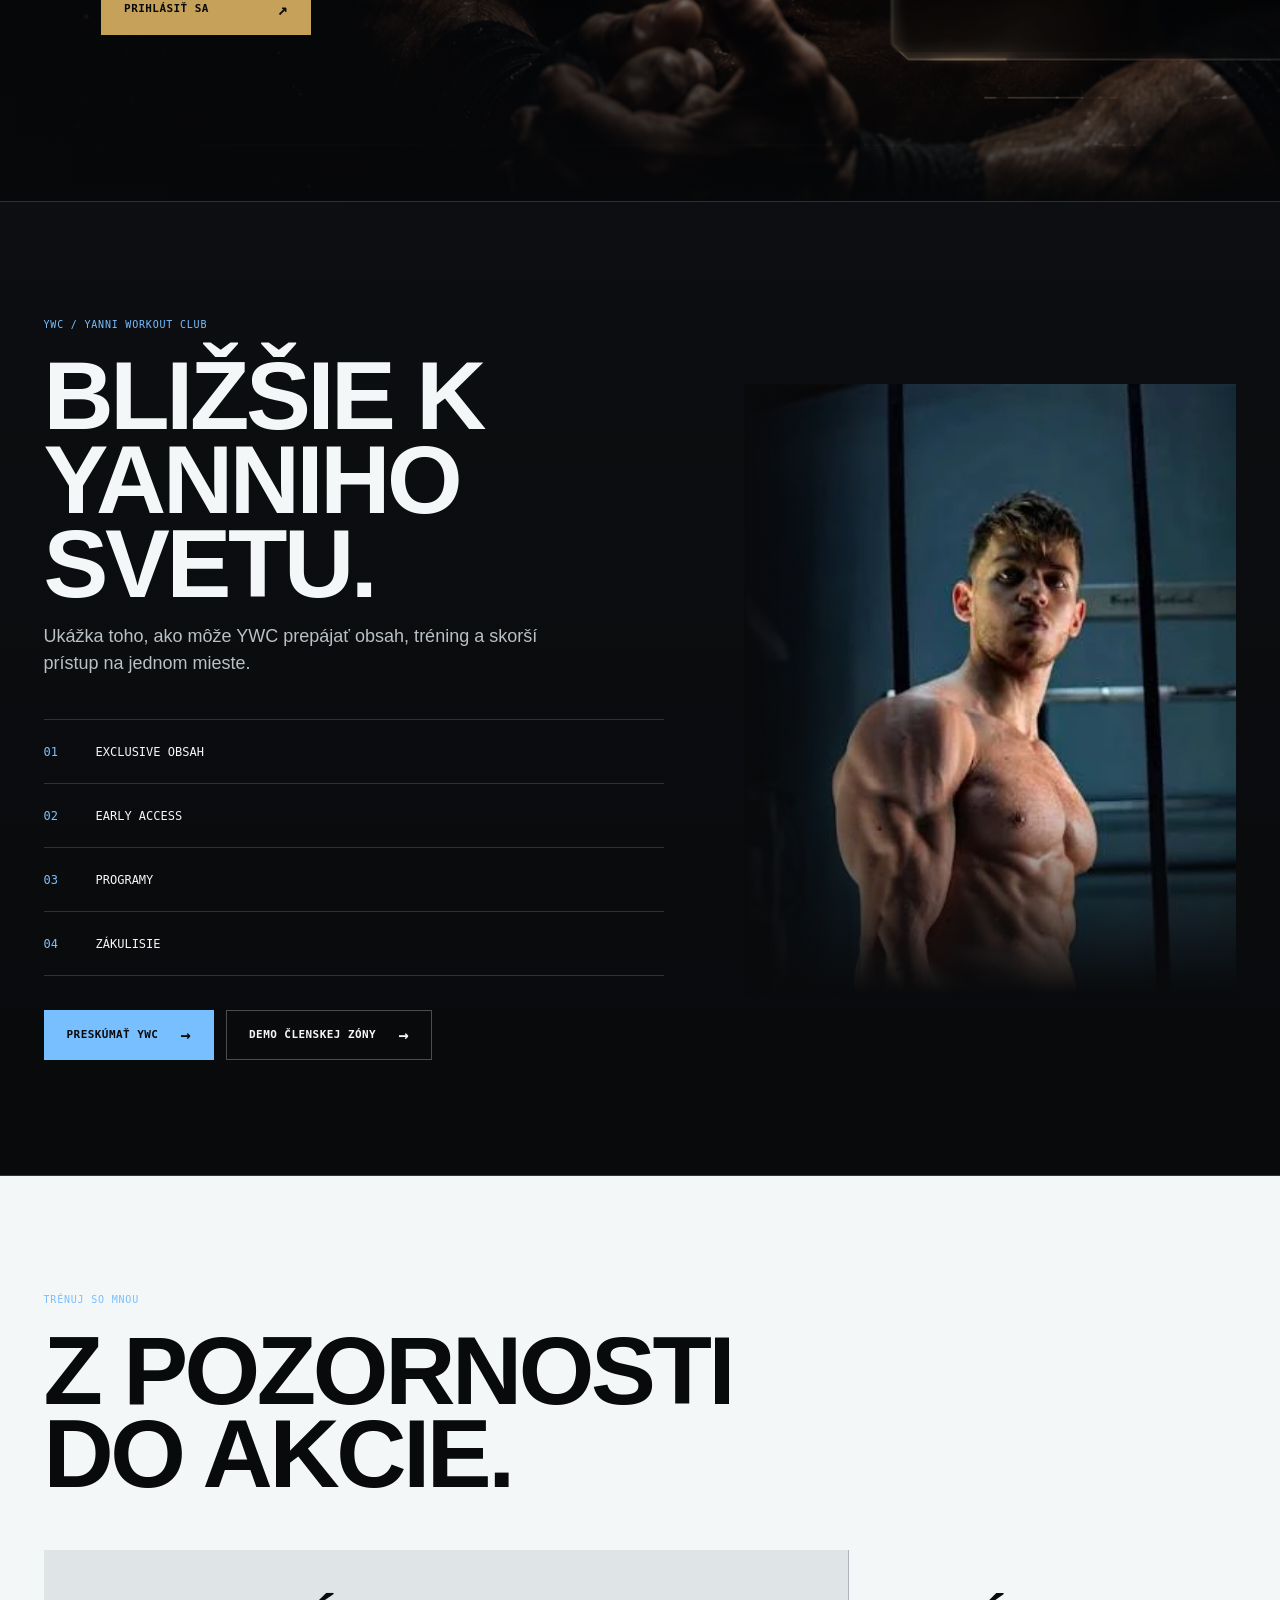
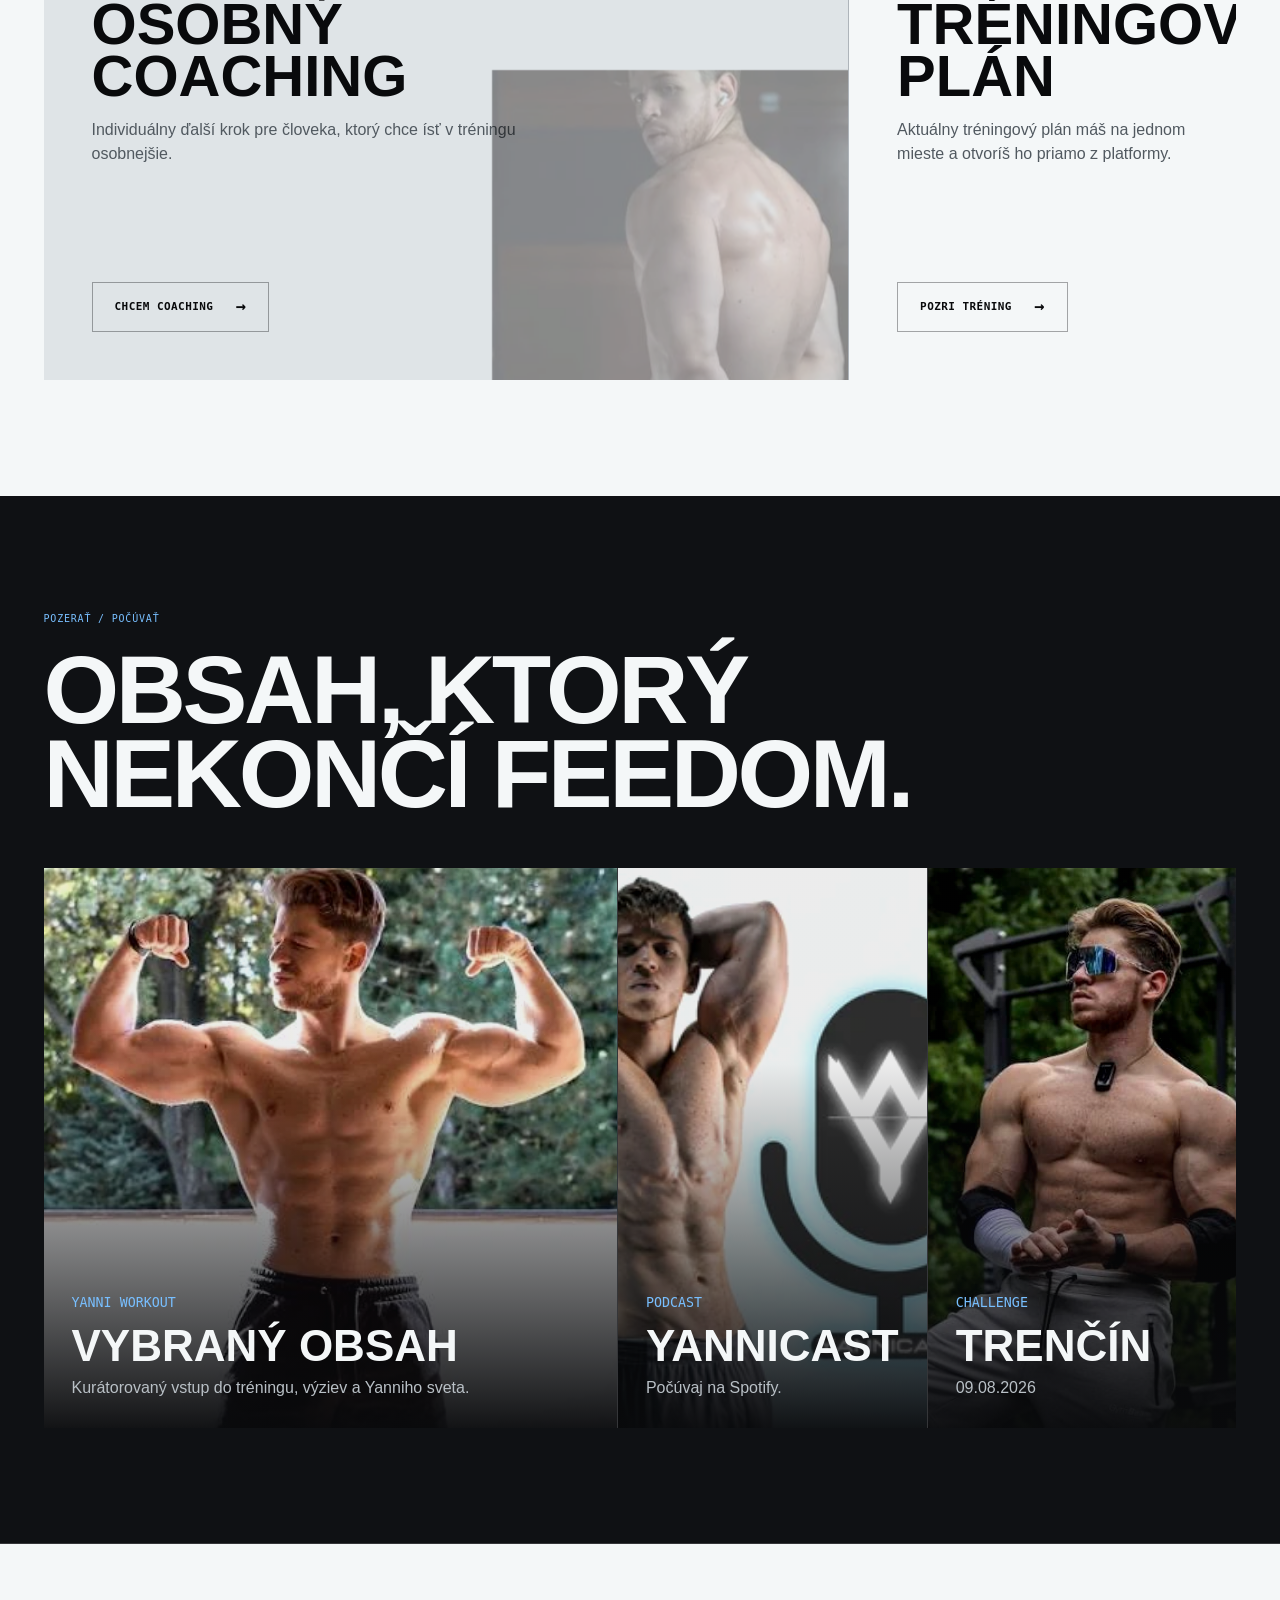
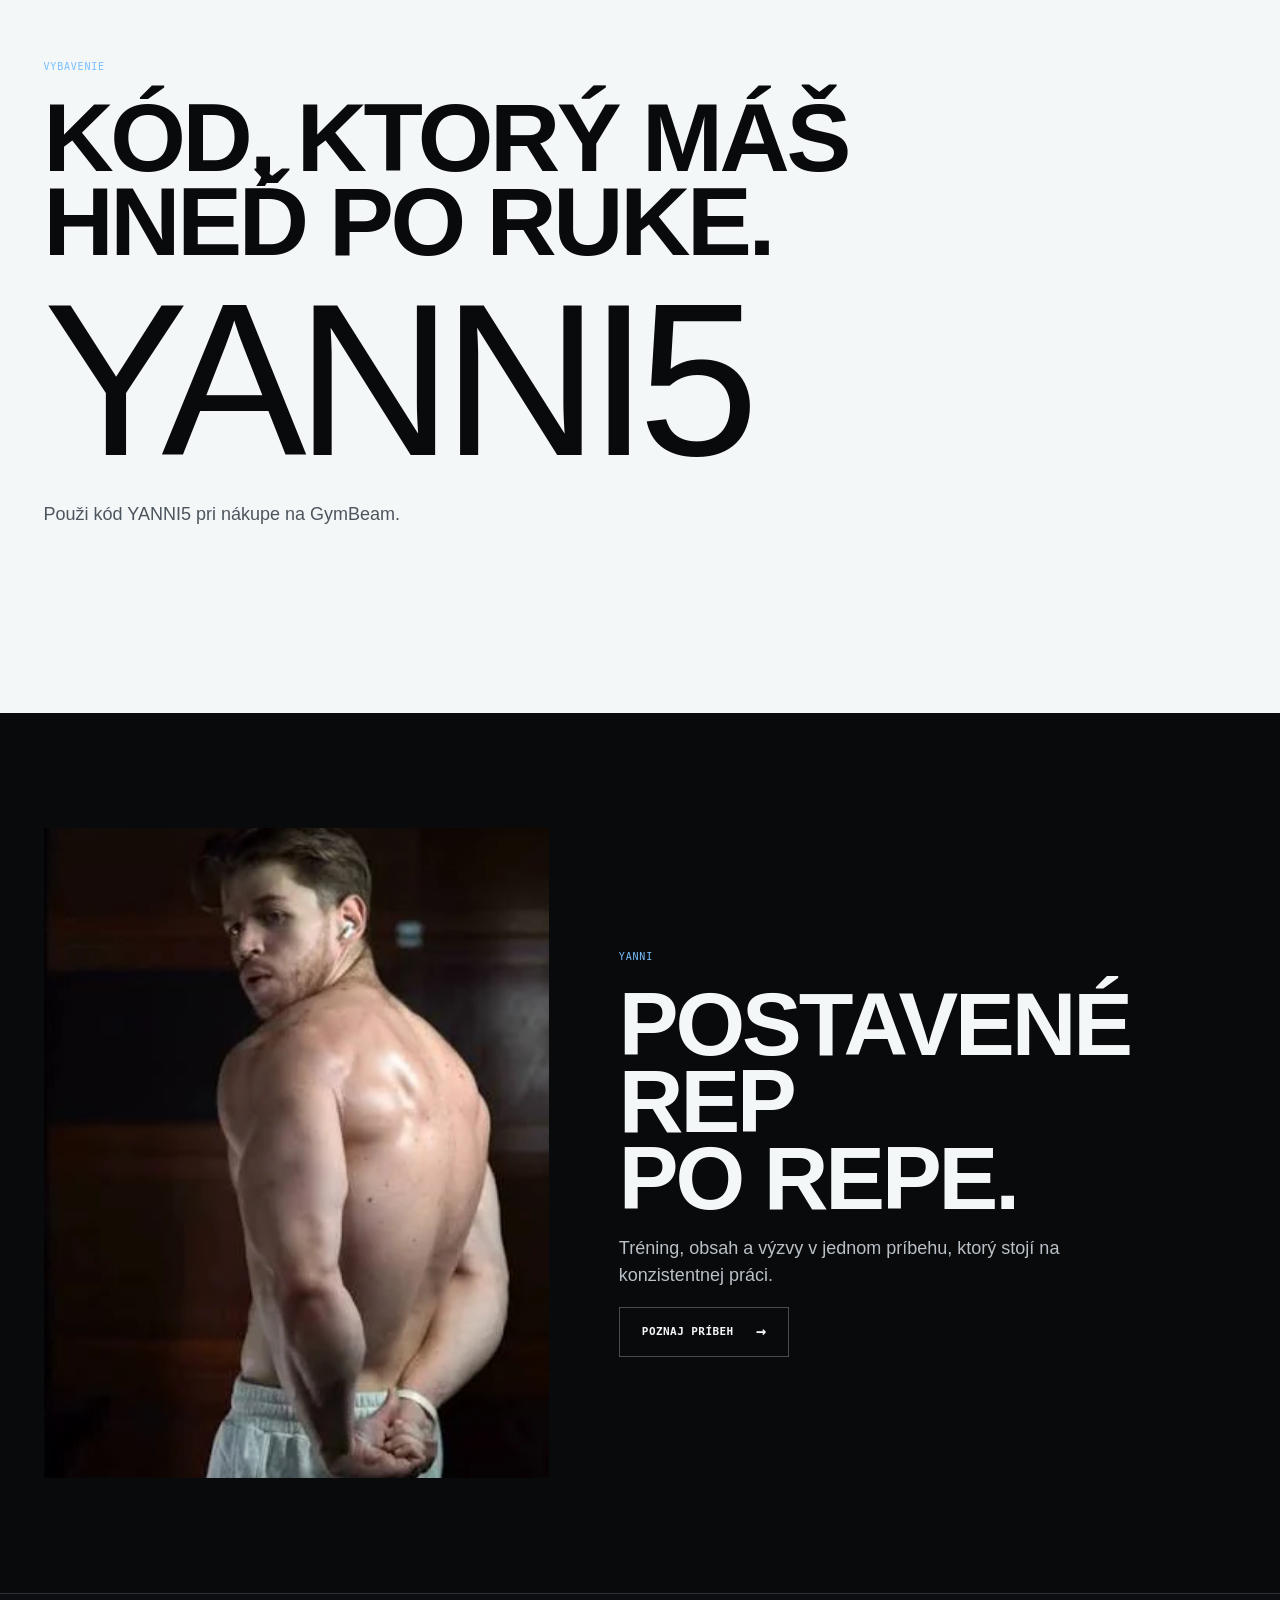
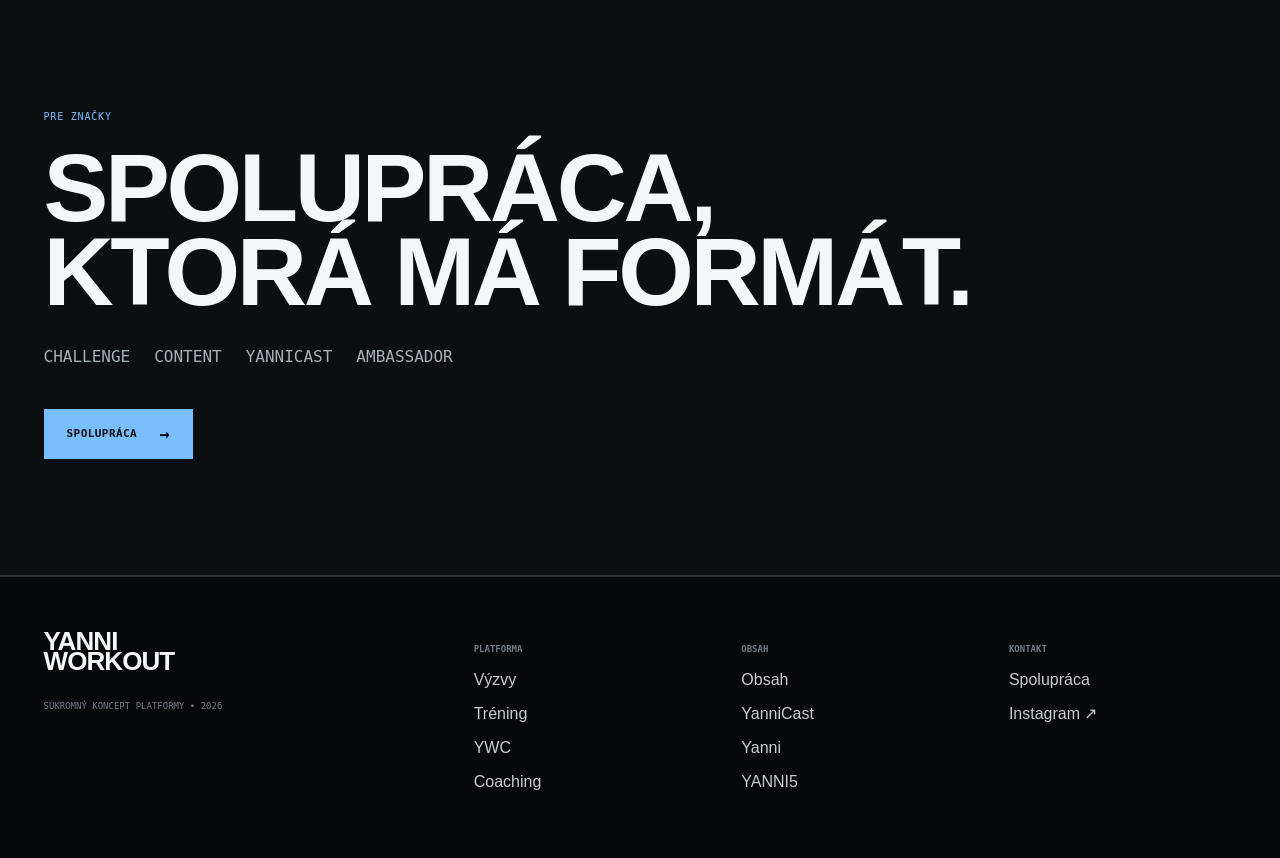
==== commit be8146ef: "feat: redesign header hero and challenge" ====
--- a/index.html
+++ b/index.html
@@ -7,12 +7,12 @@
 <div class="header-actions"><a class="btn" href="ywc/index.html"><span>Vstúp do YWC</span><span class="btn-arrow">→</span></a><button aria-controls="mobile-menu" aria-expanded="false" aria-label="Otvoriť menu" class="menu-btn" type="button"><i></i></button></div>
 </div></header>
 <div aria-hidden="true" class="mobile-panel" id="mobile-menu"><div class="mobile-top"><a class="brand" href="index.html"><span>YANNI</span><span>WORKOUT</span></a><button aria-label="Zatvoriť menu" class="mobile-close" type="button"><span aria-hidden="true"></span></button></div><nav aria-label="Mobilná navigácia" class="mobile-links"><a href="vyzvy/trencin-2026/index.html">Výzvy</a><a href="trening/index.html">Tréning</a><a href="ywc/index.html">YWC</a><a href="coaching/index.html">Coaching</a><a href="obsah/index.html">Obsah</a><a href="yanni/index.html">Yanni</a><a href="vybava/index.html">Vybavenie</a><a href="spolupraca/index.html">Spolupráca</a></nav><div class="mobile-bottom"><a class="btn btn-primary" href="ywc/index.html"><span>Vstúp do YWC</span><span class="btn-arrow">→</span></a></div></div><main id="main">
-<section class="hero" data-rail="intro"><div class="hero-photo"><img alt="Yanni v posilňovni" decoding="async" fetchpriority="high" height="447" loading="lazy" src="assets/yanni-hero.webp" width="447"/></div><div class="hero-grid"><aside aria-hidden="true" class="rack-rail"><div class="rail-item active" data-rail-item="intro"><span class="rail-dot"></span><span>01 Úvod</span></div><div class="rail-item" data-rail-item="challenge"><span class="rail-dot"></span><span>02 Výzva</span></div><div class="rail-item" data-rail-item="ywc"><span class="rail-dot"></span><span>03 YWC</span></div><div class="rail-item" data-rail-item="train"><span class="rail-dot"></span><span>04 Tréning</span></div><div class="rail-item" data-rail-item="content"><span class="rail-dot"></span><span>05 Obsah</span></div></aside><div class="hero-copy"><div class="meta">Trenčín • 09.08.2026</div><h1 class="display">Trénuj. Súťaž.<br/>Posúvaj sa.</h1><p class="hero-sub">Výzvy, tréningy a komunita, ktorá ťa posúva každý deň.</p><div class="cta-row"><a class="btn btn-primary" href="vyzvy/trencin-2026/index.html"><span>Zapoj sa do výzvy</span><span class="btn-arrow">→</span></a><a class="btn" href="ywc/index.html"><span>Vstúp do YWC</span><span class="btn-arrow">→</span></a></div></div><div></div></div><div aria-hidden="true" class="mobile-rail"><span class="active">01</span><i></i><span>02</span><i></i><span>03</span><i></i><span>04</span><i></i><span>05</span></div><div aria-hidden="true" class="hero-foot"><div>Disciplína<strong>Každý deň</strong></div><div>Dôslednosť<strong>Bez skratiek</strong></div><div>Mindset<strong>Ďalší rep</strong></div><div>YANNI WORKOUT<strong>Výkon ako systém</strong></div></div></section>
-<section class="section challenge" data-rail="challenge"><div class="challenge-bg"><img alt="Yanni na outdoor tréningu" data-parallax="" decoding="async" height="501" loading="lazy" src="assets/yanni-outdoor.webp" width="399"/></div><div class="section-inner"><div class="reveal"><div class="section-kicker">Najbližšia výzva</div><h2 class="section-title">Fitness Challenge<br/>Trenčín</h2><div class="event-facts"><span>Dátum<strong>09.08.2026</strong></span><span>Mesto<strong>Trenčín</strong></span></div><a class="btn btn-primary" href="https://docs.google.com/forms/d/e/1FAIpQLSe_MSAHzqV_VSkyi9Rxf2vaXoPgUU0fr77EY4IcJjrfdk0KKQ/viewform" rel="noopener noreferrer" target="_blank"><span>Prihlásiť sa</span><span class="btn-arrow">↗</span></a></div><div class="challenge-side reveal"><div class="section-kicker">Výzva nekončí eventom</div><p class="section-copy">Registrácia je začiatok. Po evente tu môžu pokračovať overené výsledky, história a ďalšia výzva.</p><a class="btn" href="vyzvy/trencin-2026/index.html"><span>Otvoriť challenge</span><span class="btn-arrow">→</span></a></div></div></section>
+<section class="hero" data-rail="intro"><div aria-hidden="true" class="hero-scene"><img alt="" data-scene-depth="8" decoding="async" fetchpriority="high" height="941" loading="eager" src="backgrounds/section1.webp" width="1672"/></div><aside aria-hidden="true" class="rack-rail"><span class="rail-track-fill"></span><div class="rail-item active" data-rail-item="intro"><span class="rail-dot"></span><span>01 Úvod</span></div><div class="rail-item" data-rail-item="challenge"><span class="rail-dot"></span><span>02 Výzva</span></div><div class="rail-item" data-rail-item="ywc"><span class="rail-dot"></span><span>03 YWC</span></div><div class="rail-item" data-rail-item="train"><span class="rail-dot"></span><span>04 Tréning</span></div><div class="rail-item" data-rail-item="content"><span class="rail-dot"></span><span>05 Obsah</span></div></aside><div class="hero-grid"><div class="hero-copy"><div class="meta">Trenčín • 09.08.2026</div><h1 class="display"><span class="display-line">Trénuj<span class="display-accent">.</span></span><span class="display-line">Súťaž<span class="display-accent">.</span></span><span class="display-line">Posúvaj sa<span class="display-accent">.</span></span></h1><p class="hero-sub">Výzvy, tréningy a komunita, ktorá ťa posúva každý deň.</p><div class="cta-row"><a class="btn btn-primary" href="vyzvy/trencin-2026/index.html"><span>Zapoj sa do výzvy</span><span class="btn-arrow">→</span></a><a class="btn" href="ywc/index.html"><span>Vstúp do YWC</span><span class="btn-arrow">→</span></a></div></div></div><div aria-hidden="true" class="mobile-rail"><span class="active">01</span><i></i><span>02</span><i></i><span>03</span><i></i><span>04</span><i></i><span>05</span></div><div aria-hidden="true" class="hero-foot"><div>Disciplína<strong>Každý deň</strong></div><div>Dôslednosť<strong>Bez skratiek</strong></div><div>Mindset<strong>Ďalší rep</strong></div><div>YANNI WORKOUT<strong>Výkon ako systém</strong></div></div></section>
+<section class="section challenge" data-rail="challenge"><div aria-hidden="true" class="challenge-bg"><img alt="" data-deferred-src="backgrounds/section2.webp" data-scene-depth="6" decoding="async" fetchpriority="low" height="941" loading="lazy" width="1672"/></div><div class="section-inner challenge-layout"><div class="challenge-copy reveal"><div class="section-kicker">Najbližšia výzva</div><h2 class="section-title"><span class="challenge-title-line">Fitness</span><span class="challenge-title-line challenge-title-accent">Challenge</span><span class="challenge-title-line">Trenčín</span></h2><dl class="event-facts"><div><dt>Dátum</dt><dd>09.08.2026</dd></div><div><dt>Mesto</dt><dd>Trenčín</dd></div></dl><a class="btn btn-primary challenge-register" href="https://docs.google.com/forms/d/e/1FAIpQLSe_MSAHzqV_VSkyi9Rxf2vaXoPgUU0fr77EY4IcJjrfdk0KKQ/viewform" rel="noopener noreferrer" target="_blank"><span>Prihlásiť sa<span class="sr-only"> — otvorí sa v novej karte</span></span><span aria-hidden="true" class="btn-arrow">↗</span></a></div><aside class="challenge-panel reveal" data-challenge-depth=""><div class="section-kicker">Výzva nekončí eventom</div><p class="section-copy">Registrácia je začiatok. Po evente tu môžu pokračovať overené výsledky, história a ďalšia výzva.</p><a class="btn" href="vyzvy/trencin-2026/index.html"><span>Otvoriť challenge</span><span class="btn-arrow">→</span></a></aside></div></section>
 <section class="section ywc" data-rail="ywc"><div class="section-inner ywc-layout"><div class="reveal"><div class="section-kicker">YWC / Yanni Workout Club</div><h2 class="section-title">Bližšie k<br/>Yanniho svetu.</h2><p class="section-copy">Ukážka toho, ako môže YWC prepájať obsah, tréning a skorší prístup na jednom mieste.</p><div class="benefit-list"><div class="benefit-row"><span>01</span><span>Exclusive obsah</span></div><div class="benefit-row"><span>02</span><span>Early access</span></div><div class="benefit-row"><span>03</span><span>Programy</span></div><div class="benefit-row"><span>04</span><span>Zákulisie</span></div></div><div class="cta-row"><a class="btn btn-primary" href="ywc/index.html"><span>Preskúmať YWC</span><span class="btn-arrow">→</span></a><a class="btn" href="preview/klub/index.html"><span>Demo členskej zóny</span><span class="btn-arrow">→</span></a></div></div><div class="ywc-photo reveal"><img alt="Yanni počas tréningu" decoding="async" height="597" loading="lazy" src="assets/yanni-dark.webp" width="335"/></div></div></section>
 <section class="section train" data-rail="train"><div class="section-inner"><div class="section-kicker">Trénuj so mnou</div><h2 class="section-title">Z pozornosti<br/>do akcie.</h2><div class="train-grid"><article class="train-panel featured reveal"><div><h3>Osobný<br/>coaching</h3><p>Individuálny ďalší krok pre človeka, ktorý chce ísť v tréningu osobnejšie.</p></div><a class="btn" href="coaching/index.html"><span>Chcem coaching</span><span class="btn-arrow">→</span></a><img alt="" aria-hidden="true" decoding="async" height="597" loading="lazy" src="assets/yanni-back.webp" width="335"/></article><article class="train-panel reveal"><div><h3>Tréningový<br/>plán</h3><p>Aktuálny tréningový plán máš na jednom mieste a otvoríš ho priamo z platformy.</p></div><a class="btn" href="trening/index.html"><span>Pozri tréning</span><span class="btn-arrow">→</span></a></article></div></div></section>
 <section class="section content-section" data-rail="content"><div class="section-inner"><div class="section-kicker">Pozerať / počúvať</div><h2 class="section-title">Obsah, ktorý<br/>nekončí feedom.</h2><div class="content-grid"><a class="media-card reveal" href="obsah/index.html"><img alt="Yanni pózuje" decoding="async" height="501" loading="lazy" src="assets/yanni-bright.webp" width="399"/><div class="media-copy"><small>Yanni Workout</small><h3>Vybraný obsah</h3><p>Kurátorovaný vstup do tréningu, výziev a Yanniho sveta.</p></div></a><a class="media-card reveal" href="yannicast/index.html"><img alt="YanniCast cover" decoding="async" height="300" loading="lazy" src="assets/yannicast.webp" width="300"/><div class="media-copy"><small>Podcast</small><h3>YanniCast</h3><p>Počúvaj na Spotify.</p></div></a><a class="media-card reveal" href="vyzvy/trencin-2026/index.html"><img alt="Yanni na outdoor tréningu" decoding="async" height="501" loading="lazy" src="assets/yanni-outdoor.webp" width="399"/><div class="media-copy"><small>Challenge</small><h3>Trenčín</h3><p>09.08.2026</p></div></a></div></div></section>
 <section class="section gear"><div class="section-inner"><div class="section-kicker">Vybavenie</div><h2 class="section-title">Kód, ktorý máš<br/>hneď po ruke.</h2><div class="gear-code">YANNI5</div><p class="section-copy">Použi kód YANNI5 pri nákupe na GymBeam.</p><button class="btn" data-copy-code="YANNI5" type="button"><span>Kopírovať YANNI5</span><span class="btn-arrow">+</span></button><span aria-live="polite" class="copy-toast" role="status">Skopírované</span></div></section>
 <section class="section story"><div class="section-inner story-layout"><div class="story-photo reveal"><img alt="Yanni počas pózovania" data-parallax="" decoding="async" height="597" loading="lazy" src="assets/yanni-back.webp" width="335"/></div><div class="story-copy reveal"><div class="section-kicker">Yanni</div><h2 class="section-title">Postavené rep<br/>po repe.</h2><p class="section-copy">Tréning, obsah a výzvy v jednom príbehu, ktorý stojí na konzistentnej práci.</p><a class="btn" href="yanni/index.html"><span>Poznaj príbeh</span><span class="btn-arrow">→</span></a></div></div></section>
 <section class="section partners"><div class="section-inner reveal"><div class="section-kicker">Pre značky</div><h2 class="section-title">Spolupráca,<br/>ktorá má formát.</h2><div class="partner-line"><span>Challenge</span><span>Content</span><span>YanniCast</span><span>Ambassador</span></div><a class="btn btn-primary" href="spolupraca/index.html"><span>Spolupráca</span><span class="btn-arrow">→</span></a></div></section>
-</main><footer class="site-footer"><div class="footer-inner"><div><a class="brand" href="index.html"><span>YANNI</span><span>WORKOUT</span></a><p class="demo-note">Súkromný koncept platformy • 2026</p></div><div class="footer-col"><h4>Platforma</h4><a href="vyzvy/trencin-2026/index.html">Výzvy</a><a href="trening/index.html">Tréning</a><a href="ywc/index.html">YWC</a><a href="coaching/index.html">Coaching</a></div><div class="footer-col"><h4>Obsah</h4><a href="obsah/index.html">Obsah</a><a href="yannicast/index.html">YanniCast</a><a href="yanni/index.html">Yanni</a><a href="vybava/index.html">YANNI5</a></div><div class="footer-col"><h4>Kontakt</h4><a href="spolupraca/index.html">Spolupráca</a><a href="https://www.instagram.com/yanni_kato/" rel="noopener noreferrer" target="_blank">Instagram ↗</a></div></div></footer><script src="assets/app.js"></script></body></html>+</main><footer class="site-footer"><div class="footer-inner"><div><a class="brand" href="index.html"><span>YANNI</span><span>WORKOUT</span></a><p class="demo-note">Súkromný koncept platformy • 2026</p></div><div class="footer-col"><h4>Platforma</h4><a href="vyzvy/trencin-2026/index.html">Výzvy</a><a href="trening/index.html">Tréning</a><a href="ywc/index.html">YWC</a><a href="coaching/index.html">Coaching</a></div><div class="footer-col"><h4>Obsah</h4><a href="obsah/index.html">Obsah</a><a href="yannicast/index.html">YanniCast</a><a href="yanni/index.html">Yanni</a><a href="vybava/index.html">YANNI5</a></div><div class="footer-col"><h4>Kontakt</h4><a href="spolupraca/index.html">Spolupráca</a><a href="https://www.instagram.com/yanni_kato/" rel="noopener noreferrer" target="_blank">Instagram ↗</a></div></div></footer><script src="assets/app.js"></script></body></html>
--- a/assets/styles.css
+++ b/assets/styles.css
@@ -7,6 +7,8 @@
   --muted:#737b84;
   --ice:#78bfff;
   --ice-soft:#b9ebfc;
+  --brass:#c6a15a;
+  --brass-soft:#ead7aa;
   --line:rgba(244,247,248,.16);
   --line-strong:rgba(244,247,248,.28);
   --display:'PT Sans Narrow','Noto Sans Display','Arial Narrow',Impact,sans-serif;
@@ -25,42 +27,53 @@
 ::selection{background:var(--ice);color:var(--ink)}
 .skip-link{position:fixed;top:8px;left:8px;z-index:9999;transform:translateY(-140%);padding:10px 14px;background:var(--flash);color:var(--ink)}
 .skip-link:focus{transform:none}
-.site-header{position:fixed;inset:0 0 auto 0;height:var(--header);z-index:100;display:flex;align-items:center;border-bottom:1px solid transparent;transition:background .22s ease,border-color .22s ease,backdrop-filter .22s ease}
-.site-header.scrolled{background:rgba(9,10,12,.88);backdrop-filter:blur(14px);border-color:var(--line)}
-.header-inner{width:100%;max-width:var(--max);margin:auto;padding:0 var(--gutter);display:grid;grid-template-columns:1fr auto 1fr;align-items:center;gap:24px}
+.sr-only{position:absolute!important;width:1px!important;height:1px!important;padding:0!important;margin:-1px!important;overflow:hidden!important;clip:rect(0,0,0,0)!important;white-space:nowrap!important;border:0!important}
+.site-header{position:fixed;inset:0 0 auto 0;height:88px;z-index:100;display:flex;align-items:center;transition:height .28s cubic-bezier(.22,.8,.24,1)}
+.site-header:before{content:"";position:absolute;inset:10px 22px;border:1px solid transparent;border-radius:15px;background-color:transparent;opacity:0;transform:translateY(-5px) scaleX(.985);transition:opacity .28s ease,transform .32s cubic-bezier(.22,.8,.24,1),border-color .28s ease,background-color .28s ease;pointer-events:none}
+.site-header.is-scrolled:before,.site-header.is-solid:before{opacity:1;transform:none;border-color:rgba(198,161,90,.34);background-color:rgba(8,9,11,.9);box-shadow:0 14px 44px rgba(0,0,0,.28),inset 0 1px 0 rgba(244,247,248,.05);backdrop-filter:blur(15px)}
+.site-header.is-past-hero{height:72px}
+.site-header.is-past-hero:before{inset:7px 22px}
+.header-inner{position:relative;z-index:1;width:100%;max-width:none;margin:auto;padding:14px clamp(48px,4.1vw,68px) 0;display:grid;grid-template-columns:1fr auto 1fr;align-items:center;gap:24px}
 .brand{font-family:var(--display);font-weight:900;letter-spacing:-.035em;font-size:26px;line-height:.8;text-transform:uppercase}.brand span{display:block}.brand small{font-family:var(--mono);font-size:8px;font-weight:600;letter-spacing:.14em;color:var(--ice);display:block;margin-top:7px}
 .nav{display:flex;align-items:center;gap:clamp(18px,2vw,34px);font-family:var(--mono);font-size:11px;letter-spacing:.04em;text-transform:uppercase}
-.nav a{position:relative;padding:12px 0;color:#dbe0e5}.nav a:after{content:"";position:absolute;left:0;right:100%;bottom:7px;height:1px;background:var(--ice);transition:right .18s ease}.nav a:hover:after,.nav a:focus-visible:after{right:0}
+.nav a{position:relative;padding:12px 0;color:#dbe0e5;transition:color .18s ease}.nav a:after{content:"";position:absolute;left:0;bottom:7px;width:100%;height:1px;background:linear-gradient(90deg,var(--ice),rgba(120,191,255,.18));transform:scaleX(0);transform-origin:right center;transition:transform .2s cubic-bezier(.22,.8,.24,1)}.nav a:hover,.nav a:focus-visible{color:var(--flash)}.nav a:hover:after,.nav a:focus-visible:after{transform:scaleX(1);transform-origin:left center}
 .header-actions{justify-self:end;display:flex;align-items:center;gap:10px}.menu-btn{display:none;width:48px;height:48px;background:transparent;color:var(--flash);border:1px solid var(--line);align-items:center;justify-content:center;cursor:pointer}.menu-btn i,.menu-btn i:before,.menu-btn i:after{display:block;width:18px;height:1px;background:currentColor;content:"";position:relative}.menu-btn i:before{position:absolute;top:-6px}.menu-btn i:after{position:absolute;top:6px}
-.btn{position:relative;display:inline-flex;align-items:center;justify-content:space-between;gap:22px;min-height:50px;padding:0 22px;border:1px solid var(--line-strong);font-family:var(--mono);font-size:11px;font-weight:600;letter-spacing:.04em;text-transform:uppercase;cursor:pointer;transition:transform .18s ease,border-color .18s ease,color .18s ease;background:transparent;color:var(--flash);overflow:hidden}.btn:before{content:"";position:absolute;inset:0;background:var(--ice);transform:translateX(-102%);transition:transform .22s cubic-bezier(.22,.8,.24,1);z-index:0}.btn>*{position:relative;z-index:1}.btn:hover:before,.btn:focus-visible:before{transform:translateX(0)}.btn:hover,.btn:focus-visible{color:var(--ink);border-color:var(--ice)}.btn:active{transform:scale(.985)}.btn-primary{background:var(--ice);color:var(--ink);border-color:var(--ice)}.btn-primary:before{background:var(--flash)}.btn-arrow{font-size:17px;line-height:1;transition:transform .18s ease}.btn:hover .btn-arrow,.btn:focus-visible .btn-arrow{transform:translateX(6px)}
-.hero{min-height:100svh;position:relative;overflow:hidden;border-bottom:1px solid var(--line);background:radial-gradient(circle at 75% 45%,rgba(120,191,255,.07),transparent 34%),var(--ink)}
-.hero-photo{position:absolute;right:0;top:0;width:min(52vw,780px);height:100%;z-index:0;overflow:hidden}.hero-photo img{width:100%;height:100%;object-fit:cover;object-position:center top;filter:contrast(1.05) saturate(.92)}.hero-photo:after{content:"";position:absolute;inset:0;background:linear-gradient(90deg,var(--ink) 0%,rgba(9,10,12,.86) 12%,rgba(9,10,12,.18) 42%,rgba(9,10,12,.02) 70%),linear-gradient(0deg,rgba(9,10,12,.5),transparent 40%)}
-.hero-grid{position:relative;z-index:2;min-height:100svh;max-width:var(--max);margin:auto;padding:calc(var(--header) + 70px) var(--gutter) 70px;display:grid;grid-template-columns:70px minmax(0,1fr) minmax(360px,.86fr);gap:clamp(28px,4vw,70px);align-items:center}
-.rack-rail{align-self:center;height:min(56vh,510px);display:flex;flex-direction:column;justify-content:space-between;position:relative;font-family:var(--mono);font-size:9px;color:var(--muted);letter-spacing:.06em;text-transform:uppercase}.rack-rail:before{content:"";position:absolute;left:9px;top:10px;bottom:10px;width:1px;background:var(--line)}.rail-item{display:grid;grid-template-columns:18px 1fr;gap:12px;align-items:center;position:relative}.rail-dot{width:11px;height:11px;border:1px solid var(--steel);border-radius:50%;background:var(--ink);box-shadow:0 0 0 4px var(--ink);transition:.25s ease}.rail-item.active{color:var(--flash)}.rail-item.active .rail-dot{background:var(--ice);border-color:var(--flash);box-shadow:0 0 0 3px var(--ink),0 0 0 5px rgba(120,191,255,.25)}
-.hero-copy{max-width:680px}.meta{font-family:var(--mono);color:var(--ice);font-size:12px;letter-spacing:.08em;text-transform:uppercase;margin-bottom:26px}.display{font-family:var(--display);font-weight:800;text-transform:uppercase;letter-spacing:-.045em;line-height:.83;margin:0}.hero h1{font-size:clamp(72px,8.4vw,132px);max-width:740px}.hero-sub{font-size:clamp(17px,1.35vw,21px);color:#c1c7cd;max-width:440px;margin:28px 0 30px}.cta-row{display:flex;gap:12px;flex-wrap:wrap}.hero-foot{position:absolute;left:calc(var(--gutter) + 100px);right:var(--gutter);bottom:24px;display:grid;grid-template-columns:repeat(3,minmax(110px,1fr)) 1.5fr;max-width:900px;border-top:1px solid var(--line);font-family:var(--mono);font-size:9px;text-transform:uppercase;color:var(--muted)}.hero-foot>div{padding:15px 18px 0;border-right:1px solid var(--line)}.hero-foot strong{display:block;color:var(--flash);font-size:11px;margin-top:4px}
+.btn{position:relative;display:inline-flex;align-items:center;justify-content:space-between;gap:22px;min-height:50px;padding:0 22px;border:1px solid var(--line-strong);font-family:var(--mono);font-size:11px;font-weight:600;letter-spacing:.04em;text-transform:uppercase;cursor:pointer;transition:transform .2s cubic-bezier(.22,.8,.24,1),border-color .2s ease,color .2s ease;background:transparent;color:var(--flash);overflow:hidden}.btn:before{content:"";position:absolute;inset:-1px;background:var(--ice);transform:translate3d(-102%,0,0);transition:transform .24s cubic-bezier(.22,.8,.24,1);z-index:0}.btn>*{position:relative;z-index:1}.btn:hover:before,.btn:focus-visible:before{transform:translate3d(0,0,0)}.btn:hover,.btn:focus-visible{color:var(--ink);border-color:var(--ice)}.btn:active{transform:scale(.985)}.btn-primary{background:var(--ice);color:var(--ink);border-color:var(--ice)}.btn-primary:before{background:var(--flash)}.btn-arrow{font-size:17px;line-height:1;transform:translateX(0);transition:transform .24s cubic-bezier(.22,.8,.24,1)}.btn:hover .btn-arrow,.btn:focus-visible .btn-arrow{transform:translateX(6px)}
+@media(min-width:1001px){.site-header.is-scrolled:before,.site-header.is-solid:before{background-image:linear-gradient(90deg,rgba(8,9,11,.66),rgba(8,9,11,.42),rgba(8,9,11,.68)),url('../backgrounds/header.webp');background-size:cover;background-position:50% 42%}.site-header .brand{margin-left:22px}.site-header .btn{border-color:rgba(234,215,170,.45);color:var(--brass-soft)}.site-header .btn:before{background:var(--brass-soft)}.site-header .btn:hover,.site-header .btn:focus-visible{color:var(--ink);border-color:var(--brass-soft)}}
+.hero{min-height:max(760px,100svh);position:relative;isolation:isolate;overflow:hidden;border-bottom:1px solid var(--line);background:var(--ink)}
+.hero-scene{position:absolute;inset:0;z-index:-2;overflow:hidden;background:var(--ink)}.hero-scene img{width:100%;height:100%;object-fit:cover;object-position:left center;transform:translate3d(0,var(--scene-y,0),0) scale(1.025);transform-origin:center center;filter:contrast(1.025) saturate(.96);will-change:transform}.hero-scene:after{content:"";position:absolute;inset:0;background:linear-gradient(90deg,rgba(6,8,11,.93) 0%,rgba(6,8,11,.78) 25%,rgba(6,8,11,.38) 48%,rgba(6,8,11,.06) 73%),linear-gradient(0deg,rgba(6,8,11,.82) 0%,rgba(6,8,11,.08) 25%,rgba(6,8,11,.04) 72%,rgba(6,8,11,.34) 100%);pointer-events:none}
+.hero-grid{position:relative;z-index:2;min-height:max(760px,100svh);max-width:none;margin:auto;padding:180px clamp(48px,4.1vw,68px) 112px;display:grid;grid-template-columns:repeat(12,minmax(0,1fr));align-items:start}
+.rack-rail{position:absolute;z-index:4;left:clamp(68px,5.4vw,90px);top:21%;height:min(54vh,510px);display:flex;flex-direction:column;justify-content:space-between;font-family:var(--mono);font-size:9px;color:var(--muted);letter-spacing:.06em;text-transform:uppercase;--rail-progress:0}.rack-rail:before{content:"";position:absolute;left:9px;top:10px;bottom:10px;width:1px;background:rgba(244,247,248,.18)}.rail-track-fill{position:absolute;z-index:1;left:9px;top:10px;width:1px;height:calc((100% - 20px)*var(--rail-progress));background:linear-gradient(180deg,var(--ice),rgba(120,191,255,.36));transition:height .42s cubic-bezier(.22,.8,.24,1)}.rail-item{display:grid;grid-template-columns:18px 1fr;gap:12px;align-items:center;position:relative;z-index:2;transition:color .24s ease,transform .24s cubic-bezier(.22,.8,.24,1)}.rail-dot{width:11px;height:11px;border:1px solid var(--steel);border-radius:50%;background:var(--ink);box-shadow:0 0 0 4px var(--ink);transition:background-color .24s ease,border-color .24s ease,box-shadow .24s ease,transform .24s ease}.rail-item.passed{color:var(--steel)}.rail-item.passed .rail-dot{background:var(--steel);border-color:var(--steel)}.rail-item.active{color:var(--flash);transform:translateX(6px)}.rail-item.active .rail-dot{background:var(--ice);border-color:var(--flash);box-shadow:0 0 0 3px var(--ink),0 0 0 5px rgba(120,191,255,.24);animation:rail-lock .58s ease-out both}
+.hero-copy{grid-column:2 / span 6;margin-left:clamp(70px,4.55vw,76px);max-width:690px;min-width:0}.meta{display:flex;align-items:center;gap:14px;font-family:var(--mono);color:var(--ice);font-size:12px;letter-spacing:.08em;text-transform:uppercase;margin-bottom:18px}.hero .meta:after{content:"";display:block;width:38px;height:1px;background:linear-gradient(90deg,var(--ice),transparent);animation:utility-drift 5.4s ease-in-out infinite alternate}.display{font-family:var(--display);font-weight:800;text-transform:uppercase;letter-spacing:-.047em;line-height:.82;margin:0}.hero .display,.challenge .section-title{font-family:Haettenschweiler,'Arial Narrow',Impact,sans-serif;font-weight:400}.display-line{display:block;white-space:nowrap}.display-accent{color:var(--ice);text-shadow:0 0 24px rgba(120,191,255,.22)}.hero h1{font-size:clamp(92px,8.5vw,142px);line-height:.88;letter-spacing:-.025em;max-width:760px}.hero-sub{font-size:clamp(17px,1.3vw,20px);color:#cbd2d8;max-width:420px;margin:20px 0 26px}.cta-row{display:flex;gap:12px;flex-wrap:wrap}.hero .btn{min-width:178px}.hero-foot{position:absolute;z-index:3;left:clamp(230px,16.3vw,272px);right:var(--gutter);bottom:24px;min-height:84px;display:grid;grid-template-columns:repeat(3,minmax(110px,1fr)) 1.35fr;align-items:center;max-width:1040px;border-top:1px solid rgba(244,247,248,.18);font-family:var(--mono);font-size:9px;text-transform:uppercase;color:var(--muted)}.hero-foot>div{padding:0 18px;border-right:1px solid var(--line)}.hero-foot strong{display:block;color:var(--flash);font-size:11px;margin-top:4px}
+.js .hero .meta,.js .hero .display-line,.js .hero .hero-sub,.js .hero .cta-row,.js .hero .rack-rail{opacity:0;transform:translate3d(0,18px,0)}.js .hero.hero-ready .meta,.js .hero.hero-ready .display-line,.js .hero.hero-ready .hero-sub,.js .hero.hero-ready .cta-row,.js .hero.hero-ready .rack-rail{opacity:1;transform:none;transition:opacity .62s cubic-bezier(.2,.7,.2,1),transform .62s cubic-bezier(.2,.7,.2,1)}.js .hero.hero-ready .meta{transition-delay:.08s}.js .hero.hero-ready .display-line:nth-child(1){transition-delay:.16s}.js .hero.hero-ready .display-line:nth-child(2){transition-delay:.23s}.js .hero.hero-ready .display-line:nth-child(3){transition-delay:.3s}.js .hero.hero-ready .hero-sub{transition-delay:.38s}.js .hero.hero-ready .cta-row{transition-delay:.46s}.js .hero.hero-ready .rack-rail{transition-delay:.56s}
+@keyframes rail-lock{0%{transform:scale(.82)}55%{transform:scale(1.15)}100%{transform:scale(1)}}
+@keyframes utility-drift{from{transform:translate3d(0,-1px,0)}to{transform:translate3d(3px,2px,0)}}
 .section{position:relative;border-bottom:1px solid var(--line);overflow:hidden}.section-inner{max-width:var(--max);margin:auto;padding:clamp(82px,9vw,150px) var(--gutter)}.section-kicker{font-family:var(--mono);font-size:10px;color:var(--ice);letter-spacing:.08em;text-transform:uppercase;margin-bottom:22px}.section-title{font-family:var(--display);font-weight:800;text-transform:uppercase;letter-spacing:-.035em;line-height:.86;font-size:clamp(60px,7.6vw,118px);margin:0}.section-copy{color:#b9c0c6;max-width:550px;font-size:18px}
-.challenge{min-height:92vh}.challenge-bg{position:absolute;inset:0}.challenge-bg img{width:100%;height:100%;object-fit:cover;object-position:60% center;filter:saturate(.82) contrast(1.08)}.challenge-bg:after{content:"";position:absolute;inset:0;background:linear-gradient(90deg,rgba(9,10,12,.98) 8%,rgba(9,10,12,.78) 42%,rgba(9,10,12,.18) 72%,rgba(9,10,12,.55)),linear-gradient(0deg,var(--ink),transparent 30%)}.challenge .section-inner{position:relative;z-index:2;display:grid;grid-template-columns:minmax(0,1fr) .8fr;align-items:end;min-height:92vh}.challenge h2{max-width:650px}.event-facts{display:flex;gap:32px;margin:30px 0 34px;font-family:var(--mono);font-size:11px;text-transform:uppercase}.event-facts span{color:var(--steel)}.event-facts strong{display:block;color:var(--flash);font-size:14px;margin-top:5px}.challenge-side{justify-self:end;align-self:end;max-width:410px;padding:28px;border-left:1px solid var(--line);background:rgba(9,10,12,.62);backdrop-filter:blur(6px)}
+.challenge{min-height:max(780px,100svh);background:var(--ink)}.challenge-bg{position:absolute;inset:0;overflow:hidden}.challenge-bg img{width:100%;height:100%;object-fit:cover;object-position:center center;transform:translate3d(0,var(--scene-y,0),0) scale(1.025);filter:saturate(.88) contrast(1.035);will-change:transform}.challenge-bg:after{content:"";position:absolute;inset:0;background:linear-gradient(90deg,rgba(7,8,10,.93) 0%,rgba(7,8,10,.72) 31%,rgba(7,8,10,.2) 57%,rgba(7,8,10,.13) 78%,rgba(7,8,10,.32) 100%),linear-gradient(0deg,rgba(7,8,10,.76) 0%,transparent 30%,rgba(7,8,10,.08) 72%,rgba(7,8,10,.25) 100%)}.challenge-layout{position:relative;z-index:2;display:grid;grid-template-columns:minmax(0,1.35fr) minmax(330px,.65fr);gap:clamp(46px,6vw,96px);align-items:center;min-height:max(780px,100svh);max-width:none;padding:clamp(102px,10vw,154px) clamp(48px,7.9vw,132px) clamp(72px,7vw,100px)}.challenge-copy{min-width:0}.challenge .section-kicker{color:var(--brass-soft);display:flex;align-items:center;gap:12px}.challenge .section-kicker:before{content:"";width:26px;height:2px;background:var(--brass);animation:utility-drift 5.8s ease-in-out infinite alternate}.challenge h2{max-width:760px;font-size:clamp(110px,9.8vw,164px);line-height:.92;letter-spacing:-.015em}.challenge-title-line{display:block;white-space:nowrap}.challenge-title-accent{color:var(--brass);text-shadow:0 10px 40px rgba(198,161,90,.13)}.event-facts{display:flex;gap:clamp(28px,5vw,76px);margin:24px 0 28px;font-family:var(--mono);text-transform:uppercase}.event-facts div{min-width:150px}.event-facts dt{color:var(--brass);font-size:10px;letter-spacing:.08em}.event-facts dd{color:var(--flash);font-size:15px;font-weight:700;letter-spacing:.04em;margin:6px 0 0}.challenge-register{min-width:210px;background:var(--brass);border-color:var(--brass);color:var(--ink)}.challenge-register:before{background:var(--brass-soft)}.challenge-register:hover,.challenge-register:focus-visible{border-color:var(--brass-soft);color:var(--ink)}.challenge-panel{justify-self:end;display:flex;flex-direction:column;justify-content:center;width:min(100%,410px);min-height:500px;margin-top:64px;margin-right:20px;padding:48px 38px;border:0;border-radius:4px;background:rgba(9,8,8,.16);box-shadow:none;backdrop-filter:blur(1px);transform:translate3d(var(--panel-x,0),var(--panel-y,0),0) perspective(900px) rotateX(var(--panel-rx,0deg)) rotateY(var(--panel-ry,0deg));transform-style:preserve-3d;transition:transform .22s ease-out}.challenge-panel .section-copy{font-size:18px;line-height:1.62;margin:24px 0 28px;color:#d3d0cc}.challenge-panel .btn{width:100%;border-color:rgba(234,215,170,.34)}.challenge-panel .btn:before{background:var(--brass-soft)}.challenge-panel .btn:hover,.challenge-panel .btn:focus-visible{border-color:var(--brass-soft)}
+.js .challenge-copy.reveal{opacity:1;transform:none}.js .challenge-copy.reveal>*{opacity:0;transform:translate3d(0,16px,0);transition:opacity .58s cubic-bezier(.2,.7,.2,1),transform .58s cubic-bezier(.2,.7,.2,1)}.js .challenge-copy.reveal.in>*{opacity:1;transform:none}.js .challenge-copy.reveal.in>*:nth-child(2){transition-delay:.08s}.js .challenge-copy.reveal.in>*:nth-child(3){transition-delay:.16s}.js .challenge-copy.reveal.in>*:nth-child(4){transition-delay:.23s}
+@supports not (backdrop-filter:blur(1px)){.site-header.is-scrolled:before,.site-header.is-solid:before{background-color:rgba(8,9,11,.97)}.challenge-panel{background:#11100f}}
 .ywc{background:linear-gradient(180deg,#0c0e11,var(--ink));min-height:85vh}.ywc-layout{display:grid;grid-template-columns:1fr minmax(300px,.78fr);gap:70px;align-items:center}.benefit-list{margin:42px 0 34px;border-top:1px solid var(--line);max-width:620px}.benefit-row{display:grid;grid-template-columns:52px 1fr;align-items:center;min-height:64px;border-bottom:1px solid var(--line);font-family:var(--mono);font-size:12px;text-transform:uppercase}.benefit-row span:first-child{color:var(--ice)}.ywc-photo{height:610px;position:relative}.ywc-photo img{width:100%;height:100%;object-fit:cover;object-position:center top}.ywc-photo:after{content:"";position:absolute;inset:0;background:linear-gradient(90deg,var(--ink) 0%,transparent 35%),linear-gradient(0deg,var(--ink),transparent 35%)}
 .train{background:var(--flash);color:var(--ink)}.train .section-copy{color:#4b535b}.train-grid{display:grid;grid-template-columns:1.35fr .65fr;gap:1px;margin-top:54px;background:#aeb4ba}.train-panel{background:var(--flash);min-height:430px;padding:48px;display:flex;flex-direction:column;justify-content:space-between;position:relative;overflow:hidden}.train-panel h3{font-family:var(--display);font-size:58px;line-height:.9;text-transform:uppercase;margin:0}.train-panel p{max-width:460px;color:#515960}.train-panel.featured{background:#dfe4e7}.train-panel img{position:absolute;right:-30px;bottom:-80px;width:48%;max-height:390px;object-fit:cover;mix-blend-mode:multiply;opacity:.42}.train .btn{color:var(--ink);border-color:rgba(9,10,12,.35);align-self:flex-start}.train .btn:before{background:var(--ink)}.train .btn:hover{color:var(--flash);border-color:var(--ink)}
 .content-section{background:var(--ink-soft)}.content-grid{display:grid;grid-template-columns:1.3fr .7fr .7fr;gap:1px;background:var(--line);margin-top:52px}.media-card{background:var(--ink);min-height:430px;position:relative;display:flex;flex-direction:column;justify-content:flex-end;overflow:hidden}.media-card:first-child{min-height:560px}.media-card img{position:absolute;inset:0;width:100%;height:100%;object-fit:cover;filter:saturate(.85) contrast(1.05);transition:transform .5s ease}.media-card:after{content:"";position:absolute;inset:0;background:linear-gradient(0deg,rgba(9,10,12,.96),rgba(9,10,12,.08) 65%)}.media-card:hover img{transform:scale(1.025)}.media-copy{position:relative;z-index:2;padding:28px}.media-copy small{font-family:var(--mono);color:var(--ice);text-transform:uppercase}.media-copy h3{font-family:var(--display);text-transform:uppercase;font-size:44px;line-height:.9;margin:12px 0 10px}.media-copy p{color:#b9c0c6;margin:0}
 .gear{background:var(--flash);color:var(--ink)}.gear-code{font-family:var(--display);font-size:clamp(100px,17vw,260px);line-height:.75;letter-spacing:-.05em;margin:35px 0 40px}.gear .section-copy{color:#4c555d}.copy-toast{display:inline-block;font-family:var(--mono);font-size:11px;margin-left:14px;color:#44515b;opacity:0;transition:opacity .2s}.copy-toast.show{opacity:1}
 .story{min-height:90vh;background:var(--ink)}.story-layout{display:grid;grid-template-columns:.9fr 1.1fr;gap:70px;align-items:center}.story-photo{height:650px;overflow:hidden}.story-photo img{width:100%;height:100%;object-fit:cover}.story-copy .section-title{font-size:clamp(62px,7vw,110px)}
 .partners{background:#0c0e11}.partner-line{display:flex;flex-wrap:wrap;gap:8px 24px;font-family:var(--mono);text-transform:uppercase;color:var(--steel);margin:32px 0 40px}.site-footer{padding:54px var(--gutter);border-top:1px solid var(--line);background:#07080a}.footer-inner{max-width:var(--max);margin:auto;display:grid;grid-template-columns:1.2fr repeat(3,.7fr);gap:40px}.footer-col h4{font-family:var(--mono);font-size:9px;color:var(--muted);text-transform:uppercase}.footer-col a{display:block;margin:10px 0;color:#c7cdd2}.demo-note{font-family:var(--mono);font-size:9px;text-transform:uppercase;color:var(--muted);margin-top:28px}
-.reveal{opacity:1;transform:none}.js .reveal{opacity:0;transform:translateY(24px);transition:opacity .7s cubic-bezier(.2,.7,.2,1),transform .7s cubic-bezier(.2,.7,.2,1)}.js .reveal.in{opacity:1;transform:none}
-.mobile-panel{position:fixed;inset:0;z-index:160;background:rgba(9,10,12,.98);display:none;flex-direction:column;padding:26px var(--gutter);opacity:0;transform:translateY(-14px);transition:.24s ease}.mobile-panel.open{display:flex;opacity:1;transform:none}.mobile-top{display:flex;justify-content:space-between;align-items:center}.mobile-close{width:48px;height:48px;border:1px solid var(--line);background:transparent;color:var(--flash);font-size:28px}.mobile-links{margin:auto 0;display:grid;gap:8px}.mobile-links a{font-family:var(--display);font-size:clamp(44px,13vw,72px);line-height:.88;text-transform:uppercase}.mobile-bottom{display:flex;flex-direction:column;gap:12px}
+.reveal{opacity:1;transform:none}.js .reveal{opacity:0;transform:translateY(24px);transition:opacity .7s cubic-bezier(.2,.7,.2,1),transform .7s cubic-bezier(.2,.7,.2,1)}.js .reveal.in{opacity:1;transform:none}.js .challenge-panel.reveal.in{transform:translate3d(var(--panel-x,0),var(--panel-y,0),0) perspective(900px) rotateX(var(--panel-rx,0deg)) rotateY(var(--panel-ry,0deg))}
+.mobile-panel{position:fixed;inset:0;z-index:160;background:rgba(9,10,12,.985);display:none;flex-direction:column;padding:26px var(--gutter);opacity:0;transform:translateY(-14px);transition:opacity .24s ease,transform .24s cubic-bezier(.22,.8,.24,1)}.mobile-panel.open{display:flex;opacity:1;transform:none}.mobile-top{display:flex;justify-content:space-between;align-items:center}.mobile-close{width:48px;height:48px;border:1px solid var(--line);background:transparent;color:var(--flash);font-size:28px}.mobile-links{margin:auto 0;display:grid;gap:8px}.mobile-links a{font-family:var(--display);font-size:clamp(44px,13vw,72px);line-height:.88;text-transform:uppercase}.js .mobile-links a{opacity:0;transform:translate3d(0,10px,0);transition:opacity .24s ease,transform .3s cubic-bezier(.22,.8,.24,1)}.js .mobile-panel.open .mobile-links a{opacity:1;transform:none}.js .mobile-panel.open .mobile-links a:nth-child(1){transition-delay:.03s}.js .mobile-panel.open .mobile-links a:nth-child(2){transition-delay:.06s}.js .mobile-panel.open .mobile-links a:nth-child(3){transition-delay:.09s}.js .mobile-panel.open .mobile-links a:nth-child(4){transition-delay:.12s}.js .mobile-panel.open .mobile-links a:nth-child(5){transition-delay:.15s}.js .mobile-panel.open .mobile-links a:nth-child(6){transition-delay:.18s}.js .mobile-panel.open .mobile-links a:nth-child(7){transition-delay:.21s}.js .mobile-panel.open .mobile-links a:nth-child(8){transition-delay:.24s}.mobile-bottom{display:flex;flex-direction:column;gap:12px}
 .page-hero{padding:calc(var(--header) + 80px) var(--gutter) 70px;min-height:72vh;display:grid;align-items:end;position:relative;overflow:hidden;border-bottom:1px solid var(--line)}.page-hero .inner{max-width:var(--max);width:100%;margin:auto;position:relative;z-index:2}.page-hero h1{font-family:var(--display);font-size:clamp(74px,10vw,156px);line-height:.8;text-transform:uppercase;margin:0;max-width:950px}.page-hero p{max-width:560px;color:#bbc2c8;font-size:19px;margin:28px 0}.page-hero-photo{position:absolute;right:0;top:0;height:100%;width:52%;object-fit:cover;opacity:.72}.page-hero:after{content:"";position:absolute;inset:0;background:linear-gradient(90deg,var(--ink) 3%,rgba(9,10,12,.78) 44%,rgba(9,10,12,.14) 78%),linear-gradient(0deg,var(--ink),transparent 38%)}
 .detail-section{padding:80px var(--gutter);border-bottom:1px solid var(--line)}.detail-inner{max-width:var(--max);margin:auto}.detail-grid{display:grid;grid-template-columns:1fr 1fr;gap:50px}.detail-title{font-family:var(--display);font-size:clamp(52px,6vw,88px);line-height:.86;text-transform:uppercase;margin:0}.detail-copy{max-width:650px;color:#b8c0c6;font-size:18px}.rows{margin-top:40px;border-top:1px solid var(--line)}.rows>div{min-height:64px;display:grid;grid-template-columns:48px 1fr auto;gap:14px;align-items:center;border-bottom:1px solid var(--line);font-family:var(--mono);font-size:11px;text-transform:uppercase}.rows .n{color:var(--ice)}.accordion button{width:100%;min-height:64px;border:0;border-bottom:1px solid var(--line);background:transparent;color:var(--flash);display:flex;justify-content:space-between;align-items:center;font-family:var(--mono);text-transform:uppercase}.accordion-panel{max-height:0;overflow:hidden;color:#b7bec4;transition:max-height .3s ease}.accordion-item.open .accordion-panel{max-height:240px;padding:18px 0 28px}.concept-badge{display:inline-block;border:1px solid var(--line);font-family:var(--mono);font-size:9px;padding:7px 9px;text-transform:uppercase;color:var(--steel)}
 .dashboard{min-height:100vh;padding:calc(var(--header) + 50px) var(--gutter) 70px;background:#0a0c0f}.dashboard-grid{max-width:1200px;margin:auto;display:grid;grid-template-columns:1.2fr .8fr;gap:1px;background:var(--line)}.dash-panel{background:var(--ink-soft);padding:30px;min-height:220px}.dash-wide{grid-column:1 / -1}.dash-title{font-family:var(--display);font-size:48px;line-height:.9;text-transform:uppercase;margin:8px 0 20px}.progress-track{height:4px;background:#2c3238;overflow:hidden}.progress-track span{display:block;height:100%;background:var(--ice);width:72%}.chart{height:120px;position:relative;margin-top:18px;background:linear-gradient(180deg,rgba(120,191,255,.05),transparent)}.chart svg{width:100%;height:100%}
 .leaderboard{width:100%;border-collapse:collapse;margin-top:28px}.leaderboard th,.leaderboard td{text-align:left;padding:17px 12px;border-bottom:1px solid var(--line);font-family:var(--mono);font-size:11px;text-transform:uppercase}.leaderboard th{color:var(--muted)}.leaderboard .rank{color:var(--ice);width:60px}
 @media(max-width:1000px){
-  .nav,.header-actions>.btn{display:none}.menu-btn{display:flex}.header-inner{grid-template-columns:1fr auto}.hero-grid{grid-template-columns:1fr;padding-top:120px;align-items:end}.rack-rail{display:none}.hero-photo{width:68%;height:68%;top:66px;right:-10%}.hero-photo:after{background:linear-gradient(0deg,var(--ink) 0%,rgba(9,10,12,.18) 48%),linear-gradient(90deg,var(--ink) 0%,rgba(9,10,12,.15) 44%,transparent)}.hero-copy{padding-top:42vh}.hero h1{font-size:clamp(66px,13vw,98px);max-width:720px}.hero-sub{font-size:17px}.hero-foot{display:none}.challenge .section-inner,.ywc-layout,.story-layout,.detail-grid{grid-template-columns:1fr}.challenge-side{justify-self:start}.ywc-photo{height:520px}.train-grid{grid-template-columns:1fr}.content-grid{grid-template-columns:1fr 1fr}.content-grid .media-card:first-child{grid-column:1/-1}.footer-inner{grid-template-columns:1fr 1fr}.page-hero-photo{width:70%}.dashboard-grid{grid-template-columns:1fr}.dash-wide{grid-column:auto}
+  .site-header{height:74px}.site-header:before{inset:5px 10px;border-radius:11px}.site-header.is-past-hero{height:68px}.site-header.is-past-hero:before{inset:4px 10px}.nav,.header-actions>.btn{display:none}.menu-btn{display:flex}.header-inner{grid-template-columns:1fr auto}.hero,.hero-grid{min-height:max(720px,100svh)}.hero-scene img{object-position:64% center}.hero-scene:after{background:linear-gradient(0deg,rgba(6,8,11,.92) 0%,rgba(6,8,11,.26) 51%,rgba(6,8,11,.08) 78%),linear-gradient(90deg,rgba(6,8,11,.76),rgba(6,8,11,.08) 72%)}.hero-grid{grid-template-columns:1fr;padding:110px var(--gutter) 88px;align-items:end}.rack-rail{display:none}.hero-copy{grid-column:auto;margin:0;max-width:610px}.hero h1{font-size:clamp(70px,11vw,94px);max-width:720px}.hero-sub{font-size:17px}.hero-foot{display:none}.mobile-rail{display:flex}.challenge-layout,.ywc-layout,.story-layout,.detail-grid{grid-template-columns:1fr}.challenge-layout{gap:54px;align-content:center}.challenge-copy{max-width:680px}.challenge-panel{justify-self:start;max-width:540px}.ywc-photo{height:520px}.train-grid{grid-template-columns:1fr}.content-grid{grid-template-columns:1fr 1fr}.content-grid .media-card:first-child{grid-column:1/-1}.footer-inner{grid-template-columns:1fr 1fr}.page-hero-photo{width:70%}.dashboard-grid{grid-template-columns:1fr}.dash-wide{grid-column:auto}
 }
 @media(max-width:640px){
-  :root{--header:68px;--gutter:20px}.brand{font-size:21px}.hero{min-height:100svh}.hero-grid{padding-top:84px;padding-bottom:28px}.hero-photo{top:60px;right:-10%;width:100%;height:58%}.hero-copy{padding-top:48vh}.meta{font-size:9px;margin-bottom:12px}.hero h1{font-size:clamp(55px,17vw,82px)}.hero-sub{font-size:15px;margin:14px 0 18px;max-width:320px}.cta-row{display:grid;grid-template-columns:1fr;width:100%}.btn{min-height:52px;width:100%}.section-inner{padding:76px 20px}.section-title{font-size:clamp(58px,17vw,82px)}.section-copy{font-size:16px}.challenge,.challenge .section-inner{min-height:850px}.challenge .section-inner{align-content:end}.challenge-bg img{object-position:65% center}.challenge-side{padding:20px;margin-top:22px}.event-facts{gap:18px;flex-wrap:wrap}.ywc-photo{height:470px;order:-1}.benefit-row{grid-template-columns:42px 1fr;min-height:58px}.train-panel{padding:28px;min-height:360px}.train-panel h3{font-size:48px}.content-grid{grid-template-columns:1fr}.content-grid .media-card:first-child{grid-column:auto}.media-card,.media-card:first-child{min-height:430px}.gear-code{font-size:29vw}.story-photo{height:520px}.footer-inner{grid-template-columns:1fr}.page-hero{min-height:78vh;padding-top:100px}.page-hero-photo{width:100%;height:62%;opacity:.62}.page-hero:after{background:linear-gradient(0deg,var(--ink) 15%,rgba(9,10,12,.35) 66%),linear-gradient(90deg,var(--ink),transparent 55%)}.page-hero .inner{padding-top:42vh}.page-hero h1{font-size:clamp(68px,20vw,100px)}.rows>div{grid-template-columns:38px 1fr}.rows>div>:nth-child(3){display:none}.dashboard{padding:100px 16px 40px}.dash-panel{padding:22px}.leaderboard th,.leaderboard td{padding:14px 7px;font-size:9px}
+  :root{--header:68px;--gutter:20px}.site-header{height:68px}.site-header:before,.site-header.is-past-hero:before{inset:4px 8px;border-radius:9px}.brand{font-size:21px}.hero,.hero-grid{min-height:100svh}.hero-scene{height:56svh;bottom:auto}.hero-scene img{object-position:72% top;transform:translate3d(0,var(--scene-y,0),0) scale(1.018)}.hero-scene:after{background:linear-gradient(0deg,var(--ink) 0%,rgba(9,10,12,.9) 11%,rgba(9,10,12,.2) 52%,rgba(9,10,12,.1) 83%),linear-gradient(90deg,rgba(9,10,12,.62),transparent 60%)}.hero-grid{padding:76px 20px 58px;align-items:end}.hero-copy{width:100%;max-width:none}.meta{font-size:9px;margin-bottom:10px;gap:10px}.hero .meta:after{width:25px}.hero h1{font-size:clamp(52px,14.5vw,62px);line-height:.82;max-width:100%}.hero-sub{font-size:16px;line-height:1.42;margin:14px 0 17px;max-width:330px}.cta-row{display:grid;grid-template-columns:1fr;width:100%;gap:8px}.btn{min-height:52px;width:100%}.hero .btn{min-width:0}.section-inner{padding:76px 20px}.section-title{font-size:clamp(58px,17vw,82px)}.section-copy{font-size:16px}.challenge{min-height:980px}.challenge-bg{height:min(62svh,560px);bottom:auto}.challenge-bg img{object-position:48% top;transform:scale(1.018)}.challenge-bg:after{background:linear-gradient(0deg,var(--ink) 0%,rgba(7,8,10,.92) 18%,rgba(7,8,10,.28) 67%,rgba(7,8,10,.18) 100%),linear-gradient(90deg,rgba(7,8,10,.82),rgba(7,8,10,.12) 78%)}.challenge-layout{min-height:980px;display:block;padding:88px 20px 72px}.challenge h2{font-size:clamp(56px,16vw,70px);line-height:.8}.challenge .section-kicker{margin-bottom:16px}.event-facts{gap:18px;margin:24px 0 26px}.event-facts div{min-width:0;flex:1}.event-facts dd{font-size:13px}.challenge-register{min-width:0}.challenge-panel{width:100%;max-width:none;margin-top:82px;padding:25px 22px;background:rgba(12,11,11,.9);backdrop-filter:blur(9px)}.challenge-panel .section-copy{font-size:16px;margin:20px 0 24px}.ywc-photo{height:470px;order:-1}.benefit-row{grid-template-columns:42px 1fr;min-height:58px}.train-panel{padding:28px;min-height:360px}.train-panel h3{font-size:48px}.content-grid{grid-template-columns:1fr}.content-grid .media-card:first-child{grid-column:auto}.media-card,.media-card:first-child{min-height:430px}.gear-code{font-size:29vw}.story-photo{height:520px}.footer-inner{grid-template-columns:1fr}.page-hero{min-height:78vh;padding-top:100px}.page-hero-photo{width:100%;height:62%;opacity:.62}.page-hero:after{background:linear-gradient(0deg,var(--ink) 15%,rgba(9,10,12,.35) 66%),linear-gradient(90deg,var(--ink),transparent 55%)}.page-hero .inner{padding-top:42vh}.page-hero h1{font-size:clamp(68px,20vw,100px)}.rows>div{grid-template-columns:38px 1fr}.rows>div>:nth-child(3){display:none}.dashboard{padding:100px 16px 40px}.dash-panel{padding:22px}.leaderboard th,.leaderboard td{padding:14px 7px;font-size:9px}
 }
-@media(prefers-reduced-motion:reduce){html{scroll-behavior:auto}.reveal{opacity:1;transform:none;transition:none}.media-card img,.btn:before,.btn-arrow,.nav a:after{transition:none}}
+@media(max-width:380px){:root{--gutter:18px}.hero-grid{padding-left:18px;padding-right:18px}.hero h1{font-size:52px}.hero-sub{font-size:15px}.challenge-layout{padding-left:18px;padding-right:18px}.challenge h2{font-size:54px}.mobile-rail{left:18px;right:18px}}
+@media(prefers-reduced-motion:reduce){html{scroll-behavior:auto}.site-header,.site-header:before,.reveal,.hero-scene img,.challenge-bg img,.challenge-panel,.media-card img,.btn:before,.btn-arrow,.nav a:after,.rail-item,.rail-dot,.rail-track-fill,.js .mobile-links a{animation:none!important;transition:none!important}.reveal,.js .reveal,.js .hero .meta,.js .hero .display-line,.js .hero .hero-sub,.js .hero .cta-row,.js .hero .rack-rail,.js .challenge-copy.reveal>*,.js .challenge-copy.reveal.in>*,.js .mobile-links a{opacity:1!important;transform:none!important}.hero-scene img,.challenge-bg img{transform:none!important}.hero .meta:after,.challenge .section-kicker:before{animation:none!important}}
 .mobile-rail{display:none}
-@media(max-width:640px){.mobile-rail{position:absolute;left:20px;right:20px;bottom:14px;z-index:4;display:flex;align-items:center;gap:7px;font-family:var(--mono);font-size:8px;color:var(--muted)}.mobile-rail i{height:1px;background:var(--line);flex:1}.mobile-rail span.active{color:var(--ice)}}
+@media(max-width:1000px){.mobile-rail{position:absolute;left:var(--gutter);right:var(--gutter);bottom:14px;z-index:4;display:flex;align-items:center;gap:7px;font-family:var(--mono);font-size:8px;color:var(--muted)}.mobile-rail i{height:1px;background:var(--line);flex:1;transition:background-color .24s ease}.mobile-rail span{transition:color .24s ease}.mobile-rail span.passed{color:var(--steel)}.mobile-rail span.active{color:var(--ice)}}
 
 /* PHASE 09 — audit & polish */
 :focus-visible{outline:2px solid var(--ice);outline-offset:4px}
@@ -70,9 +83,12 @@
 .mobile-panel{display:flex;visibility:hidden;pointer-events:none}.mobile-panel.open{visibility:visible;pointer-events:auto}
 .mobile-close{position:relative;cursor:pointer}.mobile-close span,.mobile-close:before,.mobile-close:after{content:"";position:absolute;left:50%;top:50%;width:18px;height:1px;background:currentColor}.mobile-close:before{transform:translate(-50%,-50%) rotate(45deg)}.mobile-close:after{transform:translate(-50%,-50%) rotate(-45deg)}
 @media(max-width:640px){
-  .hero-copy{padding-top:44vh}
   .rows>div>:nth-child(3){display:none}
   .rows>div>*:last-child:not(:nth-child(2)){display:none}
 }
 
 @media(max-width:640px){.dashboard .dash-title{font-size:54px!important;overflow-wrap:anywhere}.leaderboard{table-layout:fixed}.leaderboard th:nth-child(1),.leaderboard td:nth-child(1){width:62px}.leaderboard th:nth-child(3),.leaderboard td:nth-child(3){width:72px}.leaderboard th,.leaderboard td{overflow-wrap:anywhere}}
+
+/* Run 1 responsive containment for the redesigned header and Challenge panel. */
+@media(max-width:1000px){.header-inner{padding:0 var(--gutter)}}
+@media(max-width:640px){.challenge-bg img{object-position:40% top}.challenge-panel{min-height:0;margin-right:0}}
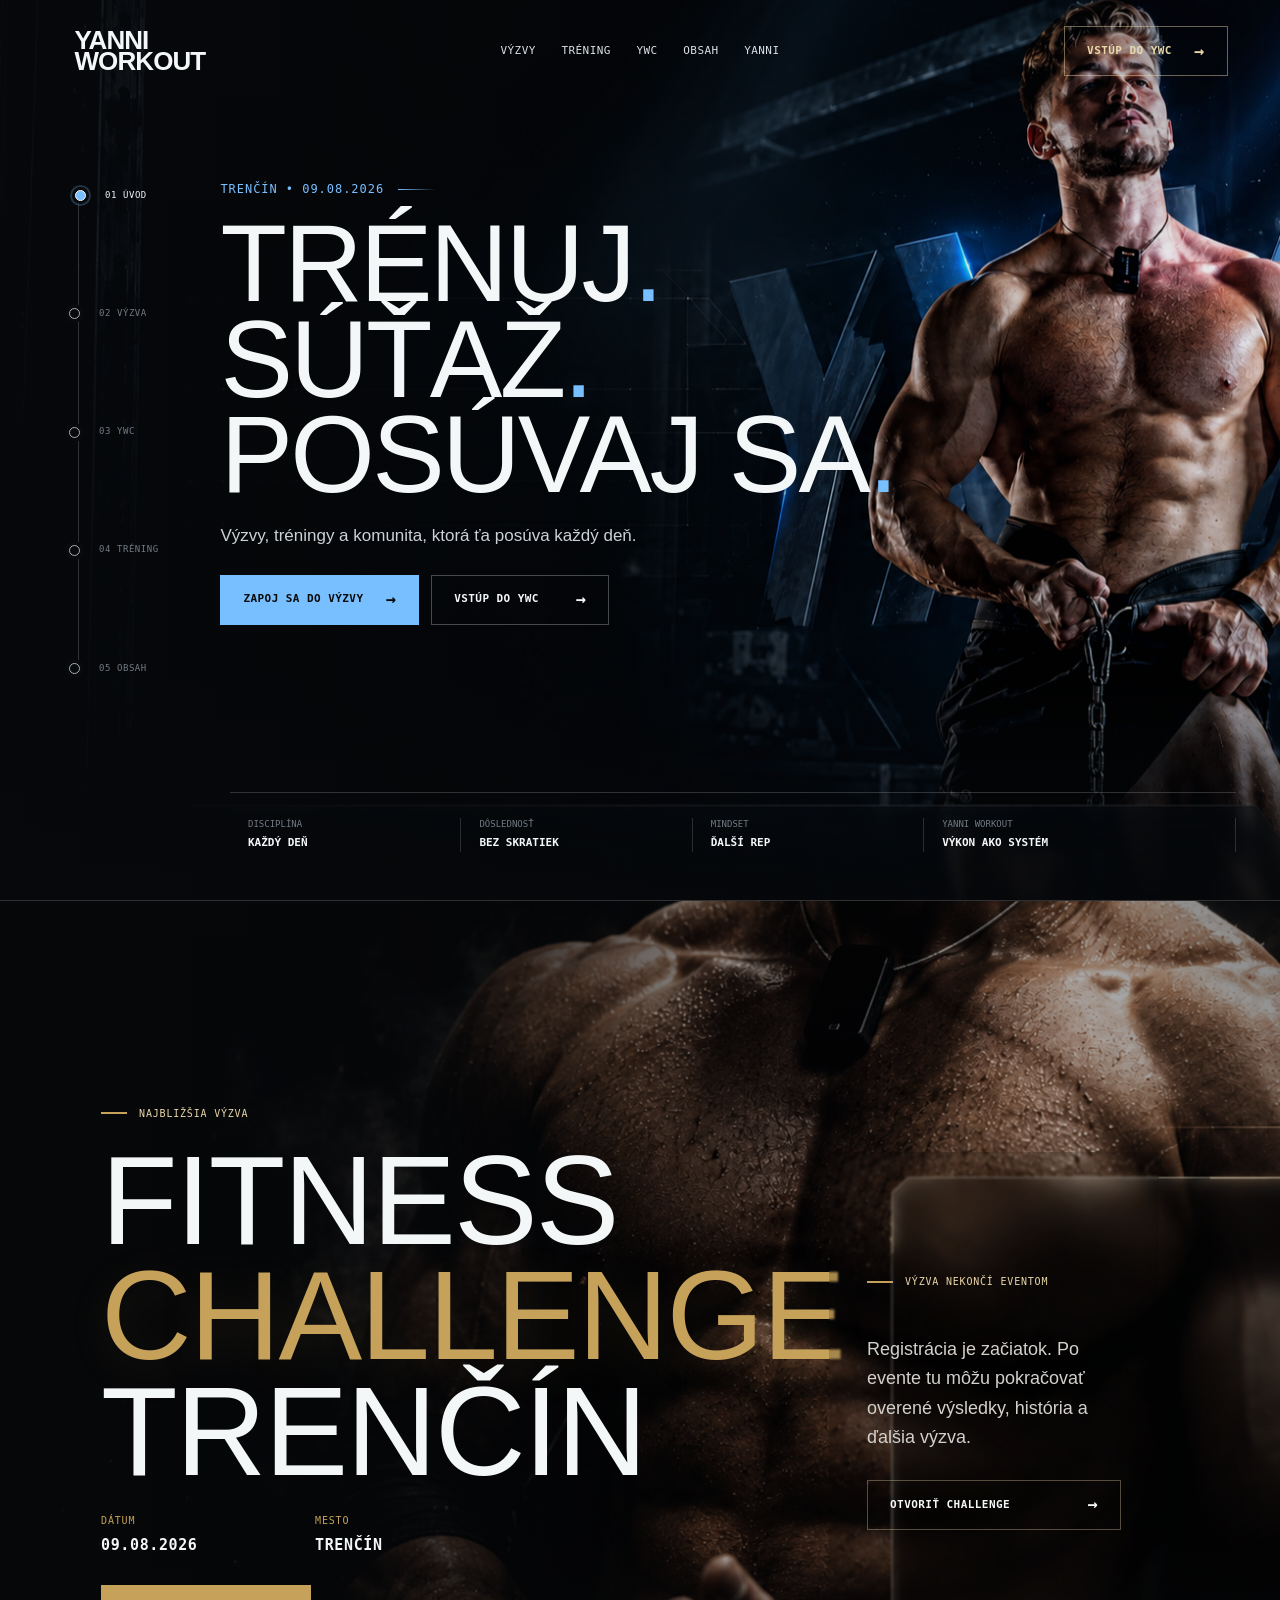
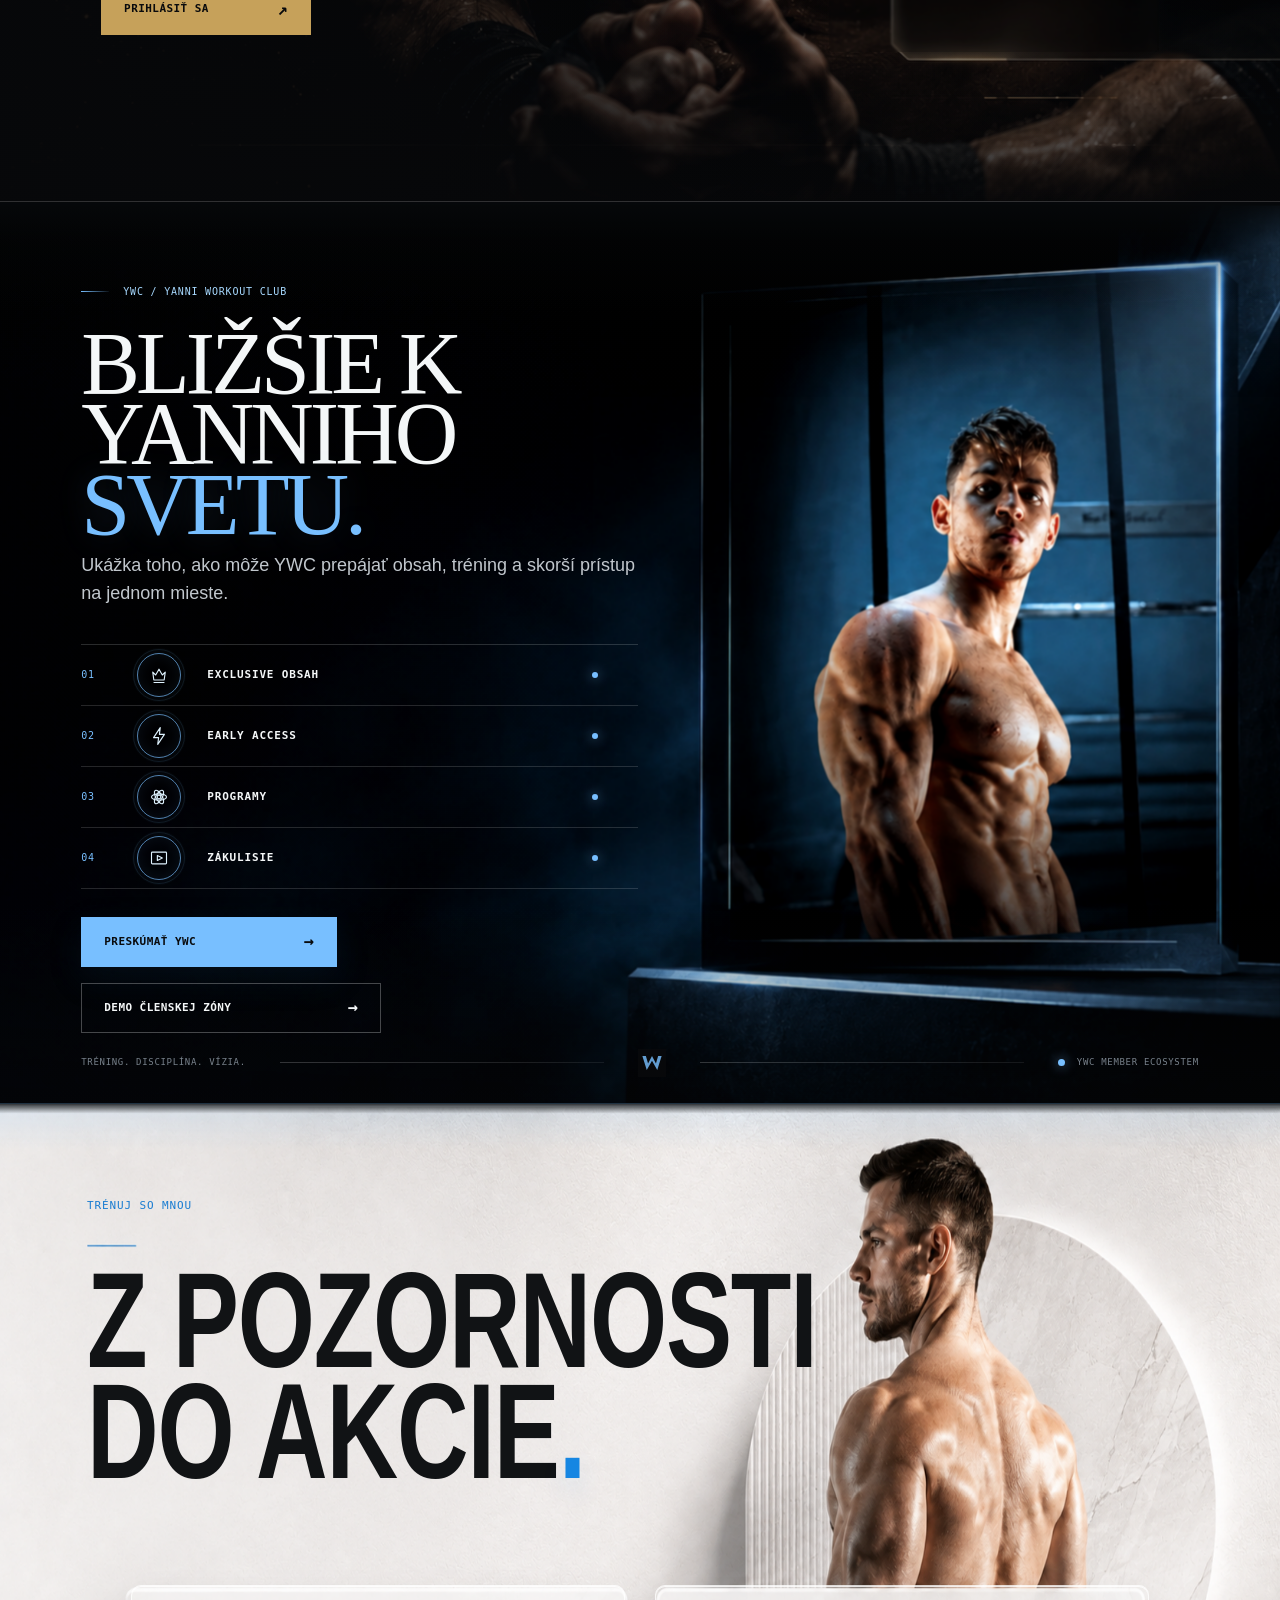
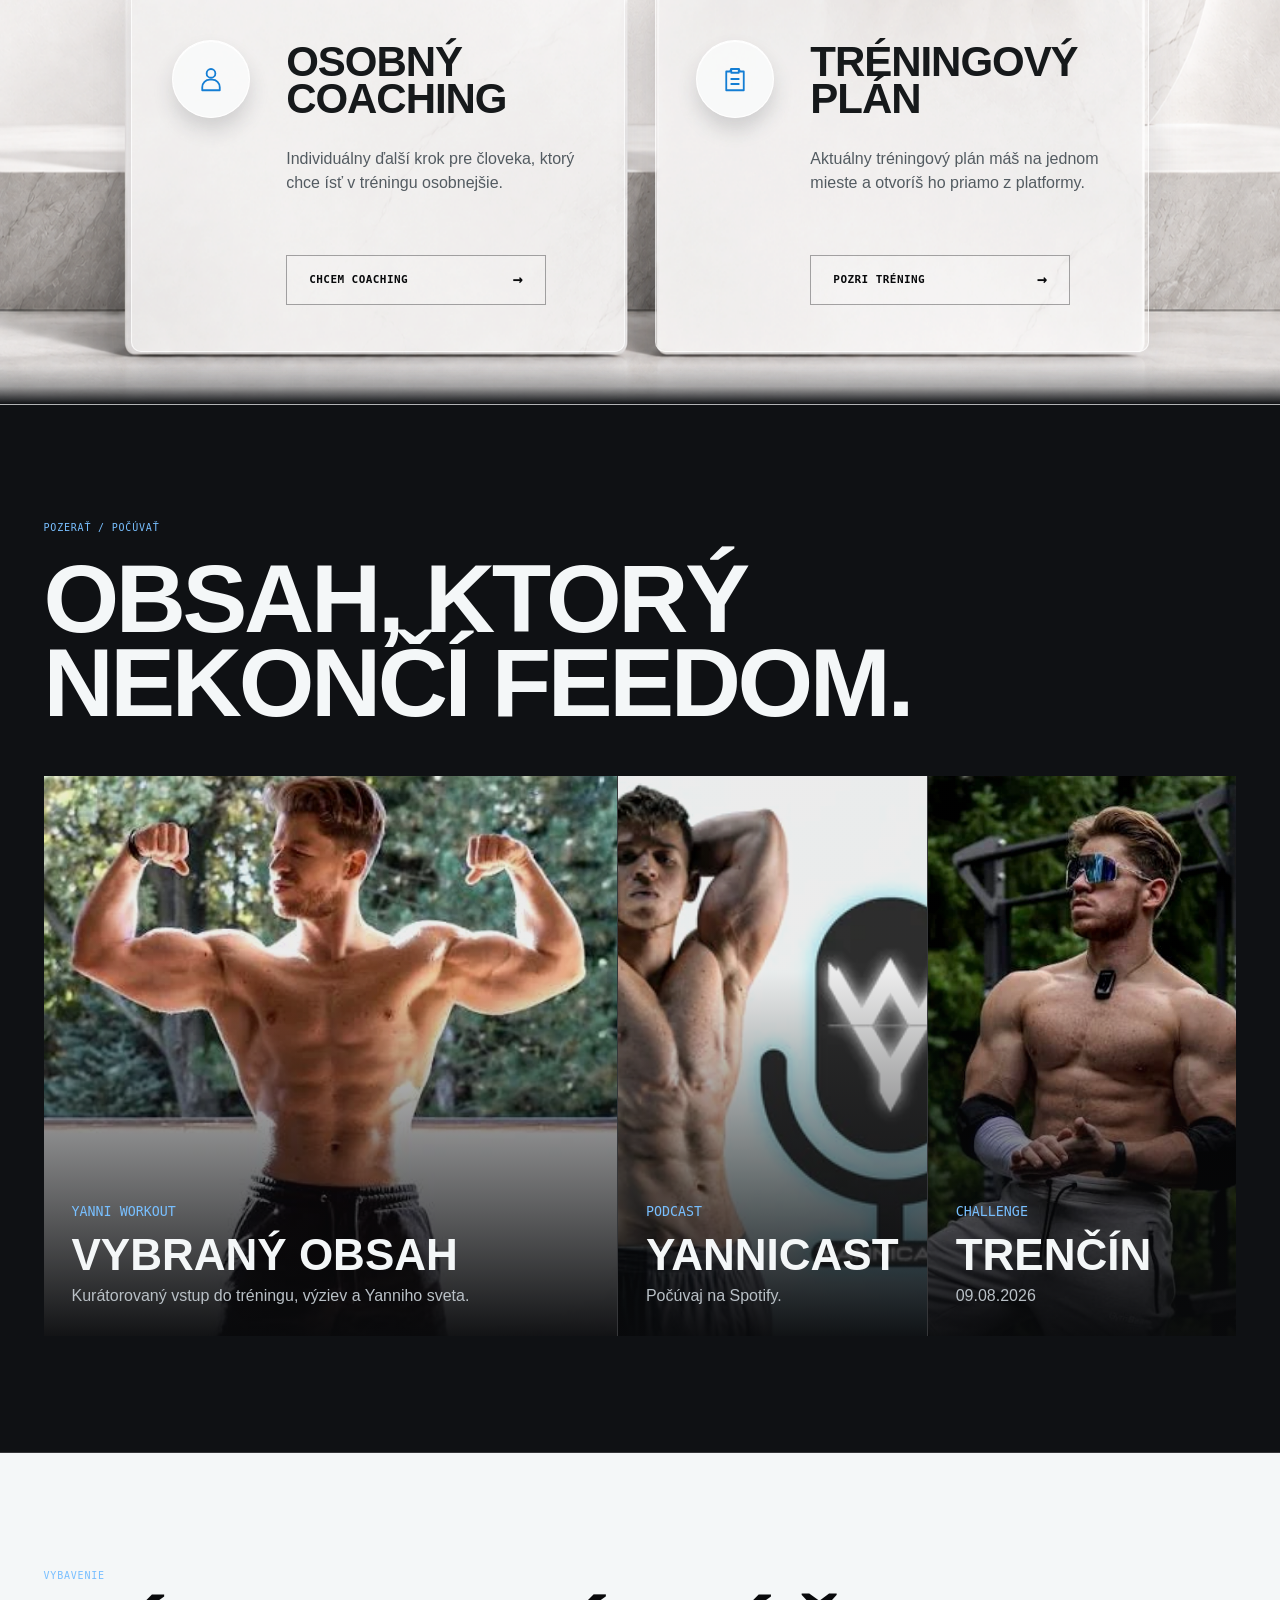
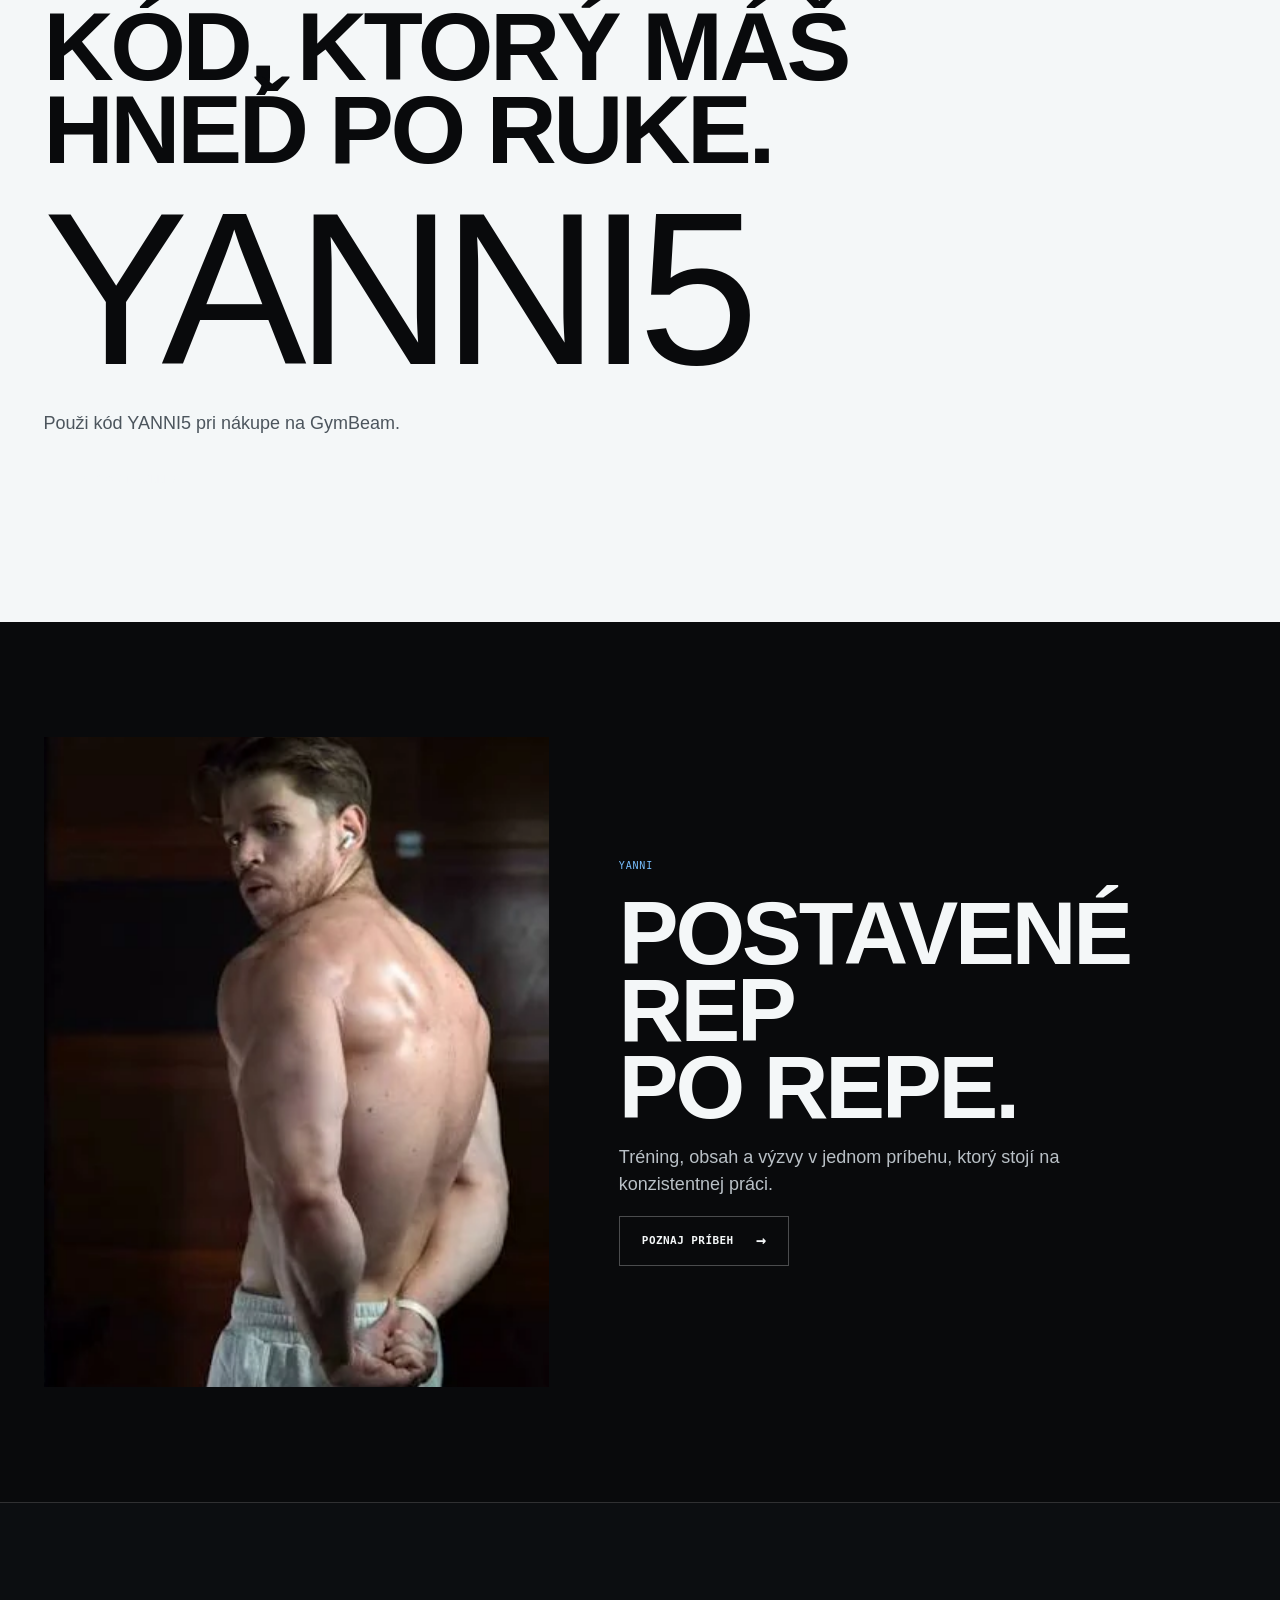
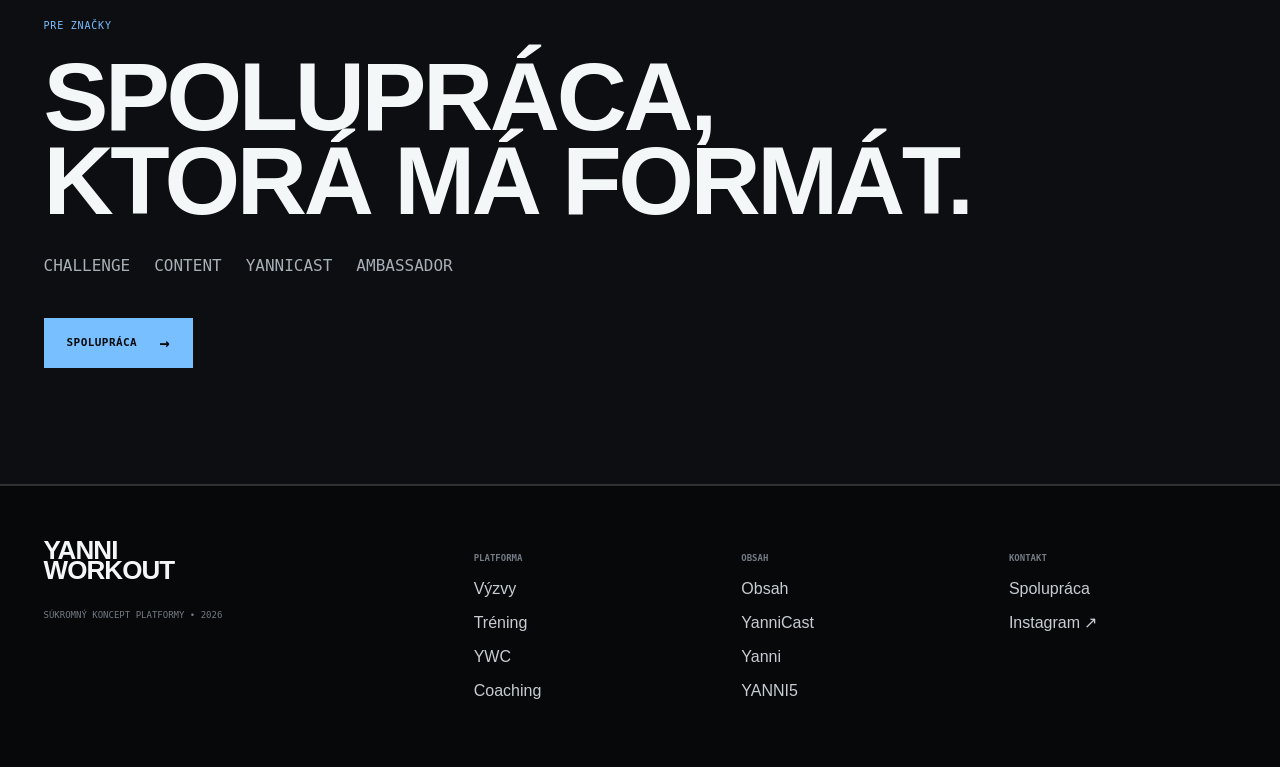
==== commit a06c4f30: "feat: redesign YWC and coaching training sections" ====
--- a/index.html
+++ b/index.html
@@ -9,8 +9,15 @@
 <div aria-hidden="true" class="mobile-panel" id="mobile-menu"><div class="mobile-top"><a class="brand" href="index.html"><span>YANNI</span><span>WORKOUT</span></a><button aria-label="Zatvoriť menu" class="mobile-close" type="button"><span aria-hidden="true"></span></button></div><nav aria-label="Mobilná navigácia" class="mobile-links"><a href="vyzvy/trencin-2026/index.html">Výzvy</a><a href="trening/index.html">Tréning</a><a href="ywc/index.html">YWC</a><a href="coaching/index.html">Coaching</a><a href="obsah/index.html">Obsah</a><a href="yanni/index.html">Yanni</a><a href="vybava/index.html">Vybavenie</a><a href="spolupraca/index.html">Spolupráca</a></nav><div class="mobile-bottom"><a class="btn btn-primary" href="ywc/index.html"><span>Vstúp do YWC</span><span class="btn-arrow">→</span></a></div></div><main id="main">
 <section class="hero" data-rail="intro"><div aria-hidden="true" class="hero-scene"><img alt="" data-scene-depth="8" decoding="async" fetchpriority="high" height="941" loading="eager" src="backgrounds/section1.webp" width="1672"/></div><aside aria-hidden="true" class="rack-rail"><span class="rail-track-fill"></span><div class="rail-item active" data-rail-item="intro"><span class="rail-dot"></span><span>01 Úvod</span></div><div class="rail-item" data-rail-item="challenge"><span class="rail-dot"></span><span>02 Výzva</span></div><div class="rail-item" data-rail-item="ywc"><span class="rail-dot"></span><span>03 YWC</span></div><div class="rail-item" data-rail-item="train"><span class="rail-dot"></span><span>04 Tréning</span></div><div class="rail-item" data-rail-item="content"><span class="rail-dot"></span><span>05 Obsah</span></div></aside><div class="hero-grid"><div class="hero-copy"><div class="meta">Trenčín • 09.08.2026</div><h1 class="display"><span class="display-line">Trénuj<span class="display-accent">.</span></span><span class="display-line">Súťaž<span class="display-accent">.</span></span><span class="display-line">Posúvaj sa<span class="display-accent">.</span></span></h1><p class="hero-sub">Výzvy, tréningy a komunita, ktorá ťa posúva každý deň.</p><div class="cta-row"><a class="btn btn-primary" href="vyzvy/trencin-2026/index.html"><span>Zapoj sa do výzvy</span><span class="btn-arrow">→</span></a><a class="btn" href="ywc/index.html"><span>Vstúp do YWC</span><span class="btn-arrow">→</span></a></div></div></div><div aria-hidden="true" class="mobile-rail"><span class="active">01</span><i></i><span>02</span><i></i><span>03</span><i></i><span>04</span><i></i><span>05</span></div><div aria-hidden="true" class="hero-foot"><div>Disciplína<strong>Každý deň</strong></div><div>Dôslednosť<strong>Bez skratiek</strong></div><div>Mindset<strong>Ďalší rep</strong></div><div>YANNI WORKOUT<strong>Výkon ako systém</strong></div></div></section>
 <section class="section challenge" data-rail="challenge"><div aria-hidden="true" class="challenge-bg"><img alt="" data-deferred-src="backgrounds/section2.webp" data-scene-depth="6" decoding="async" fetchpriority="low" height="941" loading="lazy" width="1672"/></div><div class="section-inner challenge-layout"><div class="challenge-copy reveal"><div class="section-kicker">Najbližšia výzva</div><h2 class="section-title"><span class="challenge-title-line">Fitness</span><span class="challenge-title-line challenge-title-accent">Challenge</span><span class="challenge-title-line">Trenčín</span></h2><dl class="event-facts"><div><dt>Dátum</dt><dd>09.08.2026</dd></div><div><dt>Mesto</dt><dd>Trenčín</dd></div></dl><a class="btn btn-primary challenge-register" href="https://docs.google.com/forms/d/e/1FAIpQLSe_MSAHzqV_VSkyi9Rxf2vaXoPgUU0fr77EY4IcJjrfdk0KKQ/viewform" rel="noopener noreferrer" target="_blank"><span>Prihlásiť sa<span class="sr-only"> — otvorí sa v novej karte</span></span><span aria-hidden="true" class="btn-arrow">↗</span></a></div><aside class="challenge-panel reveal" data-challenge-depth=""><div class="section-kicker">Výzva nekončí eventom</div><p class="section-copy">Registrácia je začiatok. Po evente tu môžu pokračovať overené výsledky, história a ďalšia výzva.</p><a class="btn" href="vyzvy/trencin-2026/index.html"><span>Otvoriť challenge</span><span class="btn-arrow">→</span></a></aside></div></section>
-<section class="section ywc" data-rail="ywc"><div class="section-inner ywc-layout"><div class="reveal"><div class="section-kicker">YWC / Yanni Workout Club</div><h2 class="section-title">Bližšie k<br/>Yanniho svetu.</h2><p class="section-copy">Ukážka toho, ako môže YWC prepájať obsah, tréning a skorší prístup na jednom mieste.</p><div class="benefit-list"><div class="benefit-row"><span>01</span><span>Exclusive obsah</span></div><div class="benefit-row"><span>02</span><span>Early access</span></div><div class="benefit-row"><span>03</span><span>Programy</span></div><div class="benefit-row"><span>04</span><span>Zákulisie</span></div></div><div class="cta-row"><a class="btn btn-primary" href="ywc/index.html"><span>Preskúmať YWC</span><span class="btn-arrow">→</span></a><a class="btn" href="preview/klub/index.html"><span>Demo členskej zóny</span><span class="btn-arrow">→</span></a></div></div><div class="ywc-photo reveal"><img alt="Yanni počas tréningu" decoding="async" height="597" loading="lazy" src="assets/yanni-dark.webp" width="335"/></div></div></section>
-<section class="section train" data-rail="train"><div class="section-inner"><div class="section-kicker">Trénuj so mnou</div><h2 class="section-title">Z pozornosti<br/>do akcie.</h2><div class="train-grid"><article class="train-panel featured reveal"><div><h3>Osobný<br/>coaching</h3><p>Individuálny ďalší krok pre človeka, ktorý chce ísť v tréningu osobnejšie.</p></div><a class="btn" href="coaching/index.html"><span>Chcem coaching</span><span class="btn-arrow">→</span></a><img alt="" aria-hidden="true" decoding="async" height="597" loading="lazy" src="assets/yanni-back.webp" width="335"/></article><article class="train-panel reveal"><div><h3>Tréningový<br/>plán</h3><p>Aktuálny tréningový plán máš na jednom mieste a otvoríš ho priamo z platformy.</p></div><a class="btn" href="trening/index.html"><span>Pozri tréning</span><span class="btn-arrow">→</span></a></article></div></div></section>
+<section aria-labelledby="ywc-title" class="section ywc" data-rail="ywc">
+<div aria-hidden="true" class="ywc-scene"><img alt="" data-proximity-src="backgrounds/section3.webp" data-scene-depth="4" decoding="async" fetchpriority="low" height="941" loading="lazy" width="1672"/></div>
+<div class="section-inner ywc-layout"><div class="ywc-copy reveal"><div class="section-kicker">YWC / Yanni Workout Club</div><h2 class="section-title" id="ywc-title"><span>Bližšie k</span><span>Yanniho</span><span class="ywc-title-accent">svetu.</span></h2><p class="section-copy">Ukážka toho, ako môže YWC prepájať obsah, tréning a skorší prístup na jednom mieste.</p><ul class="benefit-list"><li class="benefit-row"><span class="benefit-index">01</span><span aria-hidden="true" class="benefit-icon"><svg viewBox="0 0 24 24"><path d="M4.5 8.5 8 12l4-7 4 7 3.5-3.5-1.3 9.5H5.8L4.5 8.5Z"/><path d="M6 21h12"/></svg></span><span class="benefit-label">Exclusive obsah</span><span aria-hidden="true" class="benefit-state"></span></li><li class="benefit-row"><span class="benefit-index">02</span><span aria-hidden="true" class="benefit-icon"><svg viewBox="0 0 24 24"><path d="m13.5 2-8 12h6l-1 8 8-12h-6l1-8Z"/></svg></span><span class="benefit-label">Early access</span><span aria-hidden="true" class="benefit-state"></span></li><li class="benefit-row"><span class="benefit-index">03</span><span aria-hidden="true" class="benefit-icon"><svg viewBox="0 0 24 24"><circle cx="12" cy="12" r="2.2"/><ellipse cx="12" cy="12" rx="9" ry="3.8"/><ellipse cx="12" cy="12" rx="9" ry="3.8" transform="rotate(60 12 12)"/><ellipse cx="12" cy="12" rx="9" ry="3.8" transform="rotate(120 12 12)"/></svg></span><span class="benefit-label">Programy</span><span aria-hidden="true" class="benefit-state"></span></li><li class="benefit-row"><span class="benefit-index">04</span><span aria-hidden="true" class="benefit-icon"><svg viewBox="0 0 24 24"><rect x="3" y="5" width="18" height="14" rx="1"/><path d="m10 9 6 3-6 3V9Z"/></svg></span><span class="benefit-label">Zákulisie</span><span aria-hidden="true" class="benefit-state"></span></li></ul><div class="cta-row"><a class="btn btn-primary" href="ywc/index.html"><span>Preskúmať YWC</span><span class="btn-arrow">→</span></a><a class="btn" href="preview/klub/index.html"><span>Demo členskej zóny</span><span class="btn-arrow">→</span></a></div></div></div>
+<div aria-hidden="true" class="ywc-utility"><span>Tréning. Disciplína. Vízia.</span><i></i><img alt="" height="28" src="assets/favicon.svg" width="28"/><i></i><span><b></b>YWC member ecosystem</span></div>
+</section>
+<section aria-labelledby="train-title" class="section train" data-rail="train">
+<div aria-hidden="true" class="train-scene"><img alt="" data-proximity-src="backgrounds/section4.webp" data-scene-depth="3" decoding="async" fetchpriority="low" height="941" loading="lazy" width="1672"/></div>
+<div class="section-inner train-layout"><header class="train-heading reveal"><div class="section-kicker">Trénuj so mnou</div><h2 class="section-title" id="train-title"><span>Z pozornosti</span><span>do akcie<span class="train-title-accent">.</span></span></h2></header><div class="train-grid"><article class="train-panel featured reveal"><span aria-hidden="true" class="train-icon"><svg viewBox="0 0 24 24"><circle cx="12" cy="7.5" r="3.5"/><path d="M5 21v-2.5c0-3.3 2.7-6 6-6h2c3.3 0 6 2.7 6 6V21H5Z"/></svg></span><div class="train-panel-copy"><h3>Osobný<br/>coaching</h3><p>Individuálny ďalší krok pre človeka, ktorý chce ísť v tréningu osobnejšie.</p><a class="btn" href="coaching/index.html"><span>Chcem coaching</span><span class="btn-arrow">→</span></a></div></article><article class="train-panel reveal"><span aria-hidden="true" class="train-icon"><svg viewBox="0 0 24 24"><path d="M9 4h6l1 2h3v15H5V6h3l1-2Z"/><path d="M9 4v3h6V4M9 12h6M9 16h6"/></svg></span><div class="train-panel-copy"><h3>Tréningový<br/>plán</h3><p>Aktuálny tréningový plán máš na jednom mieste a otvoríš ho priamo z platformy.</p><a class="btn" href="trening/index.html"><span>Pozri tréning</span><span class="btn-arrow">→</span></a></div></article></div></div>
+</section>
 <section class="section content-section" data-rail="content"><div class="section-inner"><div class="section-kicker">Pozerať / počúvať</div><h2 class="section-title">Obsah, ktorý<br/>nekončí feedom.</h2><div class="content-grid"><a class="media-card reveal" href="obsah/index.html"><img alt="Yanni pózuje" decoding="async" height="501" loading="lazy" src="assets/yanni-bright.webp" width="399"/><div class="media-copy"><small>Yanni Workout</small><h3>Vybraný obsah</h3><p>Kurátorovaný vstup do tréningu, výziev a Yanniho sveta.</p></div></a><a class="media-card reveal" href="yannicast/index.html"><img alt="YanniCast cover" decoding="async" height="300" loading="lazy" src="assets/yannicast.webp" width="300"/><div class="media-copy"><small>Podcast</small><h3>YanniCast</h3><p>Počúvaj na Spotify.</p></div></a><a class="media-card reveal" href="vyzvy/trencin-2026/index.html"><img alt="Yanni na outdoor tréningu" decoding="async" height="501" loading="lazy" src="assets/yanni-outdoor.webp" width="399"/><div class="media-copy"><small>Challenge</small><h3>Trenčín</h3><p>09.08.2026</p></div></a></div></div></section>
 <section class="section gear"><div class="section-inner"><div class="section-kicker">Vybavenie</div><h2 class="section-title">Kód, ktorý máš<br/>hneď po ruke.</h2><div class="gear-code">YANNI5</div><p class="section-copy">Použi kód YANNI5 pri nákupe na GymBeam.</p><button class="btn" data-copy-code="YANNI5" type="button"><span>Kopírovať YANNI5</span><span class="btn-arrow">+</span></button><span aria-live="polite" class="copy-toast" role="status">Skopírované</span></div></section>
 <section class="section story"><div class="section-inner story-layout"><div class="story-photo reveal"><img alt="Yanni počas pózovania" data-parallax="" decoding="async" height="597" loading="lazy" src="assets/yanni-back.webp" width="335"/></div><div class="story-copy reveal"><div class="section-kicker">Yanni</div><h2 class="section-title">Postavené rep<br/>po repe.</h2><p class="section-copy">Tréning, obsah a výzvy v jednom príbehu, ktorý stojí na konzistentnej práci.</p><a class="btn" href="yanni/index.html"><span>Poznaj príbeh</span><span class="btn-arrow">→</span></a></div></div></section>
--- a/assets/styles.css
+++ b/assets/styles.css
@@ -52,8 +52,8 @@
 .challenge{min-height:max(780px,100svh);background:var(--ink)}.challenge-bg{position:absolute;inset:0;overflow:hidden}.challenge-bg img{width:100%;height:100%;object-fit:cover;object-position:center center;transform:translate3d(0,var(--scene-y,0),0) scale(1.025);filter:saturate(.88) contrast(1.035);will-change:transform}.challenge-bg:after{content:"";position:absolute;inset:0;background:linear-gradient(90deg,rgba(7,8,10,.93) 0%,rgba(7,8,10,.72) 31%,rgba(7,8,10,.2) 57%,rgba(7,8,10,.13) 78%,rgba(7,8,10,.32) 100%),linear-gradient(0deg,rgba(7,8,10,.76) 0%,transparent 30%,rgba(7,8,10,.08) 72%,rgba(7,8,10,.25) 100%)}.challenge-layout{position:relative;z-index:2;display:grid;grid-template-columns:minmax(0,1.35fr) minmax(330px,.65fr);gap:clamp(46px,6vw,96px);align-items:center;min-height:max(780px,100svh);max-width:none;padding:clamp(102px,10vw,154px) clamp(48px,7.9vw,132px) clamp(72px,7vw,100px)}.challenge-copy{min-width:0}.challenge .section-kicker{color:var(--brass-soft);display:flex;align-items:center;gap:12px}.challenge .section-kicker:before{content:"";width:26px;height:2px;background:var(--brass);animation:utility-drift 5.8s ease-in-out infinite alternate}.challenge h2{max-width:760px;font-size:clamp(110px,9.8vw,164px);line-height:.92;letter-spacing:-.015em}.challenge-title-line{display:block;white-space:nowrap}.challenge-title-accent{color:var(--brass);text-shadow:0 10px 40px rgba(198,161,90,.13)}.event-facts{display:flex;gap:clamp(28px,5vw,76px);margin:24px 0 28px;font-family:var(--mono);text-transform:uppercase}.event-facts div{min-width:150px}.event-facts dt{color:var(--brass);font-size:10px;letter-spacing:.08em}.event-facts dd{color:var(--flash);font-size:15px;font-weight:700;letter-spacing:.04em;margin:6px 0 0}.challenge-register{min-width:210px;background:var(--brass);border-color:var(--brass);color:var(--ink)}.challenge-register:before{background:var(--brass-soft)}.challenge-register:hover,.challenge-register:focus-visible{border-color:var(--brass-soft);color:var(--ink)}.challenge-panel{justify-self:end;display:flex;flex-direction:column;justify-content:center;width:min(100%,410px);min-height:500px;margin-top:64px;margin-right:20px;padding:48px 38px;border:0;border-radius:4px;background:rgba(9,8,8,.16);box-shadow:none;backdrop-filter:blur(1px);transform:translate3d(var(--panel-x,0),var(--panel-y,0),0) perspective(900px) rotateX(var(--panel-rx,0deg)) rotateY(var(--panel-ry,0deg));transform-style:preserve-3d;transition:transform .22s ease-out}.challenge-panel .section-copy{font-size:18px;line-height:1.62;margin:24px 0 28px;color:#d3d0cc}.challenge-panel .btn{width:100%;border-color:rgba(234,215,170,.34)}.challenge-panel .btn:before{background:var(--brass-soft)}.challenge-panel .btn:hover,.challenge-panel .btn:focus-visible{border-color:var(--brass-soft)}
 .js .challenge-copy.reveal{opacity:1;transform:none}.js .challenge-copy.reveal>*{opacity:0;transform:translate3d(0,16px,0);transition:opacity .58s cubic-bezier(.2,.7,.2,1),transform .58s cubic-bezier(.2,.7,.2,1)}.js .challenge-copy.reveal.in>*{opacity:1;transform:none}.js .challenge-copy.reveal.in>*:nth-child(2){transition-delay:.08s}.js .challenge-copy.reveal.in>*:nth-child(3){transition-delay:.16s}.js .challenge-copy.reveal.in>*:nth-child(4){transition-delay:.23s}
 @supports not (backdrop-filter:blur(1px)){.site-header.is-scrolled:before,.site-header.is-solid:before{background-color:rgba(8,9,11,.97)}.challenge-panel{background:#11100f}}
-.ywc{background:linear-gradient(180deg,#0c0e11,var(--ink));min-height:85vh}.ywc-layout{display:grid;grid-template-columns:1fr minmax(300px,.78fr);gap:70px;align-items:center}.benefit-list{margin:42px 0 34px;border-top:1px solid var(--line);max-width:620px}.benefit-row{display:grid;grid-template-columns:52px 1fr;align-items:center;min-height:64px;border-bottom:1px solid var(--line);font-family:var(--mono);font-size:12px;text-transform:uppercase}.benefit-row span:first-child{color:var(--ice)}.ywc-photo{height:610px;position:relative}.ywc-photo img{width:100%;height:100%;object-fit:cover;object-position:center top}.ywc-photo:after{content:"";position:absolute;inset:0;background:linear-gradient(90deg,var(--ink) 0%,transparent 35%),linear-gradient(0deg,var(--ink),transparent 35%)}
-.train{background:var(--flash);color:var(--ink)}.train .section-copy{color:#4b535b}.train-grid{display:grid;grid-template-columns:1.35fr .65fr;gap:1px;margin-top:54px;background:#aeb4ba}.train-panel{background:var(--flash);min-height:430px;padding:48px;display:flex;flex-direction:column;justify-content:space-between;position:relative;overflow:hidden}.train-panel h3{font-family:var(--display);font-size:58px;line-height:.9;text-transform:uppercase;margin:0}.train-panel p{max-width:460px;color:#515960}.train-panel.featured{background:#dfe4e7}.train-panel img{position:absolute;right:-30px;bottom:-80px;width:48%;max-height:390px;object-fit:cover;mix-blend-mode:multiply;opacity:.42}.train .btn{color:var(--ink);border-color:rgba(9,10,12,.35);align-self:flex-start}.train .btn:before{background:var(--ink)}.train .btn:hover{color:var(--flash);border-color:var(--ink)}
+.ywc{--ywc-gutter:clamp(64px,6.35vw,106px);min-height:max(840px,100svh);isolation:isolate;background:#080a0d;border-bottom-color:rgba(120,191,255,.22)}.ywc:before{content:"";position:absolute;z-index:1;inset:0 0 auto;height:110px;background:linear-gradient(180deg,rgba(6,8,10,.92),rgba(6,8,10,.32) 34%,transparent);pointer-events:none}.ywc-scene{position:absolute;z-index:0;inset:0;overflow:hidden;background:#080a0d}.ywc-scene img{width:100%;height:100%;object-fit:cover;object-position:center center;transform:translate3d(0,var(--scene-y,0),0) scale(1.012);filter:contrast(1.02) saturate(.96);will-change:transform}.ywc-scene:after{content:"";position:absolute;inset:0;background:linear-gradient(180deg,rgba(5,7,9,.12),transparent 22%,transparent 78%,rgba(5,7,9,.55)),linear-gradient(90deg,rgba(5,7,9,.14),transparent 47%);pointer-events:none}.ywc-layout{position:relative;z-index:2;display:block;min-height:max(840px,100svh);max-width:none;padding:clamp(112px,12vh,132px) var(--ywc-gutter) 112px}.ywc-copy{width:min(43.5vw,690px)}.ywc .section-kicker{display:flex;align-items:center;gap:14px;margin-bottom:30px;color:#a7d9ff;font-size:10px}.ywc .section-kicker:before{content:"";width:28px;height:1px;background:linear-gradient(90deg,var(--ice),rgba(120,191,255,.08))}.ywc .section-title{font-family:'Bodoni MT','Bodoni 72',Didot,'Times New Roman',serif;font-size:clamp(88px,6.7vw,112px);font-weight:400;line-height:.8;letter-spacing:-.045em}.ywc .section-title span{display:block;white-space:nowrap}.ywc-title-accent{color:var(--ice);text-shadow:0 0 34px rgba(120,191,255,.17)}.ywc .section-copy{max-width:560px;margin:24px 0 0;color:#c1c7cd;font-size:18px;line-height:1.55}.benefit-list{list-style:none;max-width:680px;margin:36px 0 28px;padding:0;border-top:1px solid rgba(244,247,248,.17)}.benefit-row{display:grid;grid-template-columns:42px 56px minmax(0,1fr) 18px;align-items:center;min-height:61px;border-bottom:1px solid rgba(244,247,248,.15);font-family:var(--mono);font-size:11px;letter-spacing:.075em;text-transform:uppercase}.benefit-index{color:var(--ice);font-size:10px}.benefit-icon{position:relative;display:grid;width:44px;height:44px;place-items:center;border:1px solid rgba(120,191,255,.68);border-radius:50%;color:#dff3ff;box-shadow:0 0 0 5px rgba(120,191,255,.025),inset 0 0 15px rgba(120,191,255,.08)}.benefit-icon:before{content:"";position:absolute;inset:-5px;border:1px solid rgba(120,191,255,.1);border-radius:50%}.benefit-icon svg{width:20px;height:20px;fill:none;stroke:currentColor;stroke-width:1.35;stroke-linecap:round;stroke-linejoin:round}.benefit-label{padding-left:12px;color:var(--flash);font-weight:600}.benefit-state{width:6px;height:6px;border-radius:50%;background:var(--ice);box-shadow:0 0 12px rgba(120,191,255,.72)}.benefit-row:nth-child(1) .benefit-icon,.benefit-row:nth-child(3) .benefit-state{animation:node-drift 7s ease-in-out infinite alternate}.ywc .cta-row{gap:16px}.ywc .btn{min-width:256px}.ywc .btn-primary{background:var(--ice);box-shadow:0 12px 34px rgba(22,76,117,.15)}.ywc-utility{position:absolute;z-index:3;left:var(--ywc-gutter);right:var(--ywc-gutter);bottom:26px;display:grid;grid-template-columns:auto minmax(40px,1fr) 28px minmax(40px,1fr) auto;gap:34px;align-items:center;font-family:var(--mono);font-size:9px;letter-spacing:.075em;text-transform:uppercase;color:#78828c}.ywc-utility i{height:1px;background:linear-gradient(90deg,rgba(244,247,248,.2),rgba(244,247,248,.08))}.ywc-utility img{width:28px;height:28px;opacity:.82}.ywc-utility span:last-child{display:flex;align-items:center;gap:12px}.ywc-utility b{display:block;width:7px;height:7px;border-radius:50%;background:var(--ice);box-shadow:0 0 12px rgba(120,191,255,.72)}@keyframes node-drift{from{transform:translate3d(0,-1px,0)}to{transform:translate3d(0,2px,0)}}.js .ywc-copy.reveal{opacity:1;transform:none}.js .ywc-copy.reveal>*{opacity:0;transform:translate3d(0,15px,0);transition:opacity .56s cubic-bezier(.2,.7,.2,1),transform .56s cubic-bezier(.2,.7,.2,1)}.js .ywc-copy.reveal.in>*{opacity:1;transform:none}.js .ywc-copy.reveal.in>*:nth-child(2){transition-delay:.07s}.js .ywc-copy.reveal.in>*:nth-child(3){transition-delay:.14s}.js .ywc-copy.reveal.in>*:nth-child(4){transition-delay:.2s}.js .ywc-copy.reveal.in>*:nth-child(5){transition-delay:.27s}
+.train{--train-gutter:clamp(62px,6.8vw,114px);min-height:max(860px,100svh);isolation:isolate;background:#f4f5f6;color:var(--ink);border-bottom-color:rgba(9,10,12,.28)}.train:before{content:"";position:absolute;z-index:3;inset:0 0 auto;height:64px;background:linear-gradient(180deg,rgba(7,10,13,.82),rgba(120,191,255,.12) 15%,transparent 72%);pointer-events:none}.train:after{content:"";position:absolute;z-index:3;inset:auto 0 0;height:72px;background:linear-gradient(180deg,transparent,rgba(15,17,20,.3) 54%,var(--ink-soft));pointer-events:none}.train-scene{position:absolute;z-index:0;inset:0;overflow:hidden;background:#f4f5f6}.train-scene img{width:100%;height:100%;object-fit:cover;object-position:center center;transform:translate3d(0,var(--scene-y,0),0) scale(1.008);will-change:transform}.train-layout{position:relative;z-index:2;min-height:max(860px,100svh);max-width:none;padding:clamp(94px,10vh,112px) var(--train-gutter) 60px}.train-heading{position:relative;z-index:2;width:min(54vw,820px)}.train .section-kicker{display:flex;align-items:center;gap:14px;margin-bottom:38px;color:#197cd1;font-size:11px}.train .section-kicker:after{content:"";width:64px;height:1px;background:linear-gradient(90deg,#197cd1,transparent)}.train .section-title{font-family:Haettenschweiler,'Arial Narrow',Impact,sans-serif;font-size:clamp(96px,7.75vw,130px);font-weight:400;line-height:.82;letter-spacing:-.012em;color:#111315}.train .section-title span{display:block;white-space:nowrap}.train-title-accent{color:#1686e2;text-shadow:0 8px 22px rgba(22,134,226,.13)}.train-grid{position:absolute;z-index:2;left:calc(var(--train-gutter) + clamp(22px,3.45vw,58px));right:calc(var(--train-gutter) + clamp(22px,3.45vw,58px));top:53.5%;bottom:5.8%;display:grid;grid-template-columns:repeat(2,minmax(0,1fr));gap:clamp(22px,2.4vw,40px)}.train-panel{position:relative;display:grid;grid-template-columns:88px minmax(0,1fr);gap:26px;min-height:0;padding:54px 40px 46px;border:1px solid rgba(255,255,255,.7);border-radius:10px;background:rgba(250,251,251,.2);box-shadow:0 23px 42px rgba(44,48,51,.13),inset 0 1px 0 rgba(255,255,255,.84);transition:transform .22s cubic-bezier(.22,.8,.24,1),box-shadow .22s ease,border-color .22s ease;overflow:hidden}.train-panel:hover,.train-panel:focus-within{transform:translateY(-2px);border-color:rgba(255,255,255,.94);box-shadow:0 28px 48px rgba(44,48,51,.16),inset 0 1px 0 #fff}.train-panel.featured{background:rgba(250,251,251,.25)}.train-icon{display:grid;width:78px;height:78px;place-items:center;border:1px solid rgba(255,255,255,.9);border-radius:50%;background:rgba(250,251,252,.78);color:#147ed4;box-shadow:0 12px 20px rgba(37,45,51,.16),inset 0 1px 0 #fff}.train-panel.featured .train-icon{animation:node-drift 7.4s ease-in-out infinite alternate}.train-icon svg{width:30px;height:30px;fill:none;stroke:currentColor;stroke-width:1.45;stroke-linecap:round;stroke-linejoin:round}.train-panel-copy{display:flex;min-width:0;flex-direction:column}.train-panel h3{font-family:var(--display);font-size:clamp(42px,3.2vw,54px);font-weight:800;line-height:.86;letter-spacing:-.025em;text-transform:uppercase;margin:4px 0 0;color:#16191b}.train-panel p{max-width:445px;margin:30px 0 22px;color:#535b61;font-size:16px;line-height:1.55}.train .btn{width:min(100%,260px);margin-top:auto;color:var(--ink);border-color:rgba(9,10,12,.35);align-self:flex-start;background:rgba(255,255,255,.12)}.train .btn:before{background:var(--ink)}.train .btn:hover,.train .btn:focus-visible{color:var(--flash);border-color:var(--ink)}.train :focus-visible{outline-color:#111315}.js .train-grid .reveal:nth-child(2){transition-delay:.09s}
 .content-section{background:var(--ink-soft)}.content-grid{display:grid;grid-template-columns:1.3fr .7fr .7fr;gap:1px;background:var(--line);margin-top:52px}.media-card{background:var(--ink);min-height:430px;position:relative;display:flex;flex-direction:column;justify-content:flex-end;overflow:hidden}.media-card:first-child{min-height:560px}.media-card img{position:absolute;inset:0;width:100%;height:100%;object-fit:cover;filter:saturate(.85) contrast(1.05);transition:transform .5s ease}.media-card:after{content:"";position:absolute;inset:0;background:linear-gradient(0deg,rgba(9,10,12,.96),rgba(9,10,12,.08) 65%)}.media-card:hover img{transform:scale(1.025)}.media-copy{position:relative;z-index:2;padding:28px}.media-copy small{font-family:var(--mono);color:var(--ice);text-transform:uppercase}.media-copy h3{font-family:var(--display);text-transform:uppercase;font-size:44px;line-height:.9;margin:12px 0 10px}.media-copy p{color:#b9c0c6;margin:0}
 .gear{background:var(--flash);color:var(--ink)}.gear-code{font-family:var(--display);font-size:clamp(100px,17vw,260px);line-height:.75;letter-spacing:-.05em;margin:35px 0 40px}.gear .section-copy{color:#4c555d}.copy-toast{display:inline-block;font-family:var(--mono);font-size:11px;margin-left:14px;color:#44515b;opacity:0;transition:opacity .2s}.copy-toast.show{opacity:1}
 .story{min-height:90vh;background:var(--ink)}.story-layout{display:grid;grid-template-columns:.9fr 1.1fr;gap:70px;align-items:center}.story-photo{height:650px;overflow:hidden}.story-photo img{width:100%;height:100%;object-fit:cover}.story-copy .section-title{font-size:clamp(62px,7vw,110px)}
@@ -92,3 +92,23 @@
 /* Run 1 responsive containment for the redesigned header and Challenge panel. */
 @media(max-width:1000px){.header-inner{padding:0 var(--gutter)}}
 @media(max-width:640px){.challenge-bg img{object-position:40% top}.challenge-panel{min-height:0;margin-right:0}}
+
+/* RUN 2 — reference fidelity locks shared by the scoped sections. */
+.benefit-row{grid-template-columns:56px 58px minmax(0,1fr) 18px}.benefit-state{margin-left:-28px}.ywc .cta-row .btn:nth-child(2){min-width:300px}.train .section-kicker:after{display:none}.train .section-title{font-family:var(--display);font-weight:800}.train .section-title .train-title-accent{display:inline}.train:after{height:38px}
+@media(min-width:1001px){.ywc-scene img{transform:translate3d(0,var(--scene-y,0),0) scale(1.001)}.ywc-layout{padding-top:82px;padding-bottom:70px}.ywc .section-copy{margin-top:12px}.train-scene img{object-fit:fill;transform:translate3d(0,var(--scene-y,0),0) scale(1.001)}.train .section-kicker{margin-bottom:50px}.train .section-title{transform:scaleY(1.37);transform-origin:left top}}
+
+/* RUN 2 — YWC and Coaching / Training responsive compositions. */
+@media(max-width:1000px){
+  .ywc{--ywc-gutter:var(--gutter);min-height:1320px}.ywc-scene{height:620px;bottom:auto}.ywc-scene img{object-position:68% top}.ywc-scene:after{background:linear-gradient(180deg,rgba(5,7,9,.08),transparent 40%,rgba(7,9,12,.42) 72%,#080a0d 100%)}.ywc-layout{min-height:1320px;padding:420px var(--ywc-gutter) 126px}.ywc-copy{width:min(100%,680px)}.ywc .section-title{font-size:clamp(74px,11.4vw,96px)}.ywc-utility{left:var(--ywc-gutter);right:var(--ywc-gutter)}
+  .train{--train-gutter:var(--gutter);min-height:1110px}.train-scene{height:540px;bottom:auto}.train-scene img{object-position:70% top}.train-scene:after{content:"";position:absolute;inset:0;background:linear-gradient(90deg,rgba(244,245,246,.98) 0%,rgba(244,245,246,.82) 42%,transparent 78%),linear-gradient(180deg,transparent 42%,rgba(244,245,246,.88) 56%,#f4f5f6 70%)}.train-layout{min-height:1110px;padding:92px var(--train-gutter) 56px}.train-heading{width:min(100%,650px)}.train .section-title{font-size:clamp(76px,11.5vw,94px)}.train-grid{left:var(--train-gutter);right:var(--train-gutter);top:52.5%;bottom:48px;grid-template-columns:repeat(2,minmax(0,1fr));gap:14px}.train-panel{grid-template-columns:1fr;align-content:start;gap:18px;padding:30px 26px 28px}.train-icon{width:62px;height:62px}.train-icon svg{width:25px;height:25px}.train-panel h3{font-size:clamp(37px,5.2vw,44px)}.train-panel p{margin:18px 0 22px;font-size:15px}.train .btn{width:100%}
+}
+@media(max-width:640px){
+  .ywc{min-height:1220px}.ywc:before{height:72px}.ywc-scene{height:min(56svh,520px)}.ywc-scene img{object-position:72% top;transform:translate3d(0,var(--scene-y,0),0) scale(1.008)}.ywc-layout{min-height:1220px;padding:clamp(320px,41svh,365px) 20px 112px}.ywc .section-kicker{margin-bottom:22px;font-size:9px}.ywc .section-title{font-size:clamp(59px,16vw,70px);line-height:.82}.ywc .section-copy{margin-top:20px;font-size:16px}.benefit-list{margin:28px 0 24px}.benefit-row{grid-template-columns:32px 50px minmax(0,1fr) 12px;min-height:59px;font-size:10px}.benefit-state{margin-left:0}.benefit-icon{width:40px;height:40px}.benefit-icon svg{width:18px;height:18px}.benefit-label{padding-left:6px}.ywc .cta-row{display:grid;grid-template-columns:1fr;gap:8px}.ywc .btn,.ywc .cta-row .btn:nth-child(2){min-width:0;width:100%}.ywc-utility{left:20px;right:20px;bottom:24px;grid-template-columns:26px minmax(30px,1fr) auto;gap:14px;font-size:8px}.ywc-utility>span:first-child,.ywc-utility>i:first-of-type{display:none}.ywc-utility img{width:26px;height:26px}
+  .train{min-height:1380px}.train:before{height:48px}.train-scene{height:500px}.train-scene img{object-position:83% top;transform:translate3d(0,var(--scene-y,0),0) scale(1.006)}.train-scene:after{background:linear-gradient(90deg,rgba(244,245,246,.99) 0%,rgba(244,245,246,.92) 45%,rgba(244,245,246,.16) 88%),linear-gradient(180deg,transparent 40%,rgba(244,245,246,.9) 54%,#f4f5f6 66%)}.train-layout{min-height:1380px;padding:92px 20px 112px}.train-heading{width:100%;max-width:390px}.train .section-kicker{margin-bottom:24px;font-size:9px}.train .section-kicker:after{width:42px}.train .section-title{font-size:clamp(54px,14.5vw,64px);line-height:.83}.train-grid{position:relative;inset:auto;margin-top:230px;grid-template-columns:1fr;gap:16px}.train-panel{min-height:365px;padding:30px 28px 28px;border-radius:9px;background:rgba(250,251,251,.9);box-shadow:0 18px 34px rgba(44,48,51,.14),inset 0 1px 0 #fff}.train-panel.featured{background:rgba(250,251,251,.94)}.train-icon{width:64px;height:64px}.train-panel h3{font-size:46px}.train-panel p{font-size:15px}.train:after{height:86px}
+}
+@media(max-width:380px){
+  .ywc-layout{padding-left:18px;padding-right:18px}.ywc .section-title{font-size:58px}.ywc-utility{left:18px;right:18px}.train-layout{padding-left:18px;padding-right:18px}.train .section-title{font-size:58px}.train-panel{padding-left:24px;padding-right:24px}.train-panel h3{font-size:43px}
+}
+@media(prefers-reduced-motion:reduce){
+  .ywc-scene img,.train-scene img{transform:none!important}.benefit-icon,.benefit-state,.train-icon{animation:none!important}.train-panel,.train-panel:hover,.train-panel:focus-within{transform:none!important;transition:none!important}.js .ywc-copy.reveal>*,.js .ywc-copy.reveal.in>*{opacity:1!important;transform:none!important;transition:none!important;transition-delay:0s!important}.js .train-grid .reveal{transition-delay:0s!important}
+}
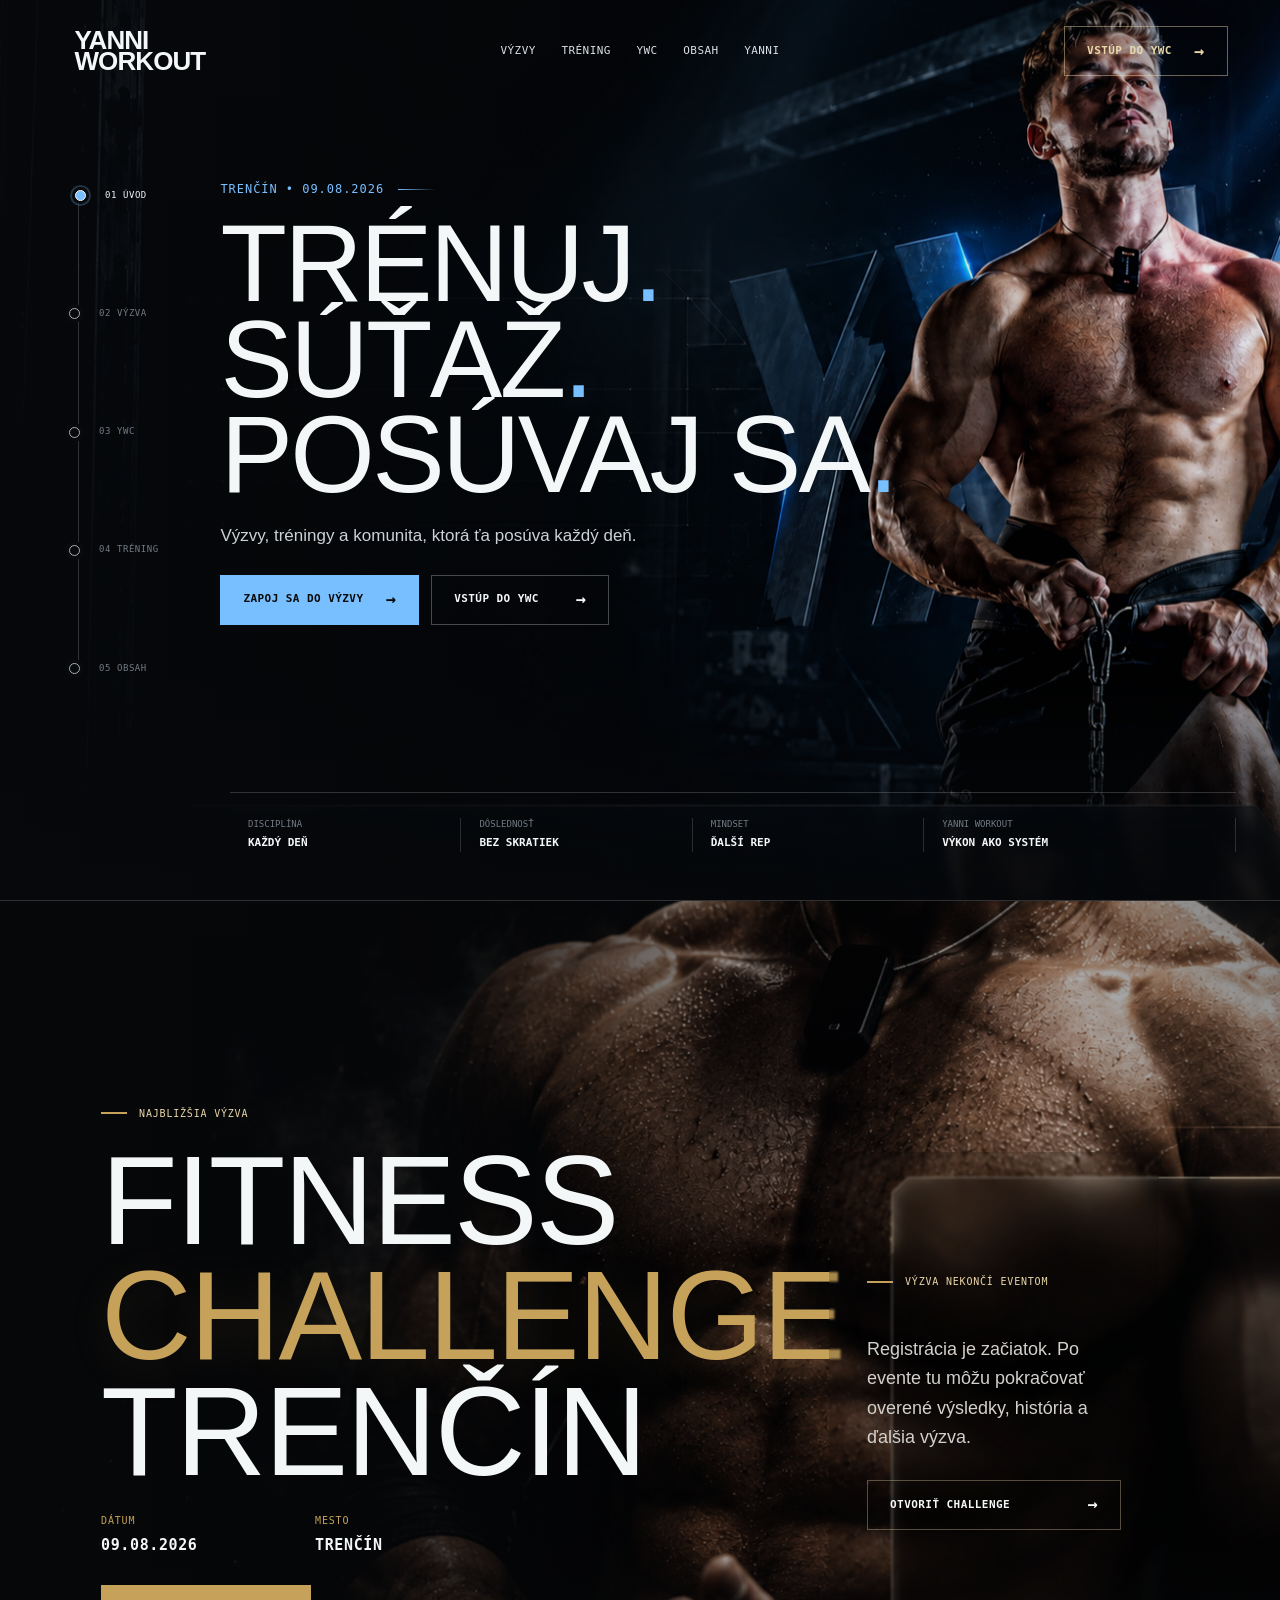
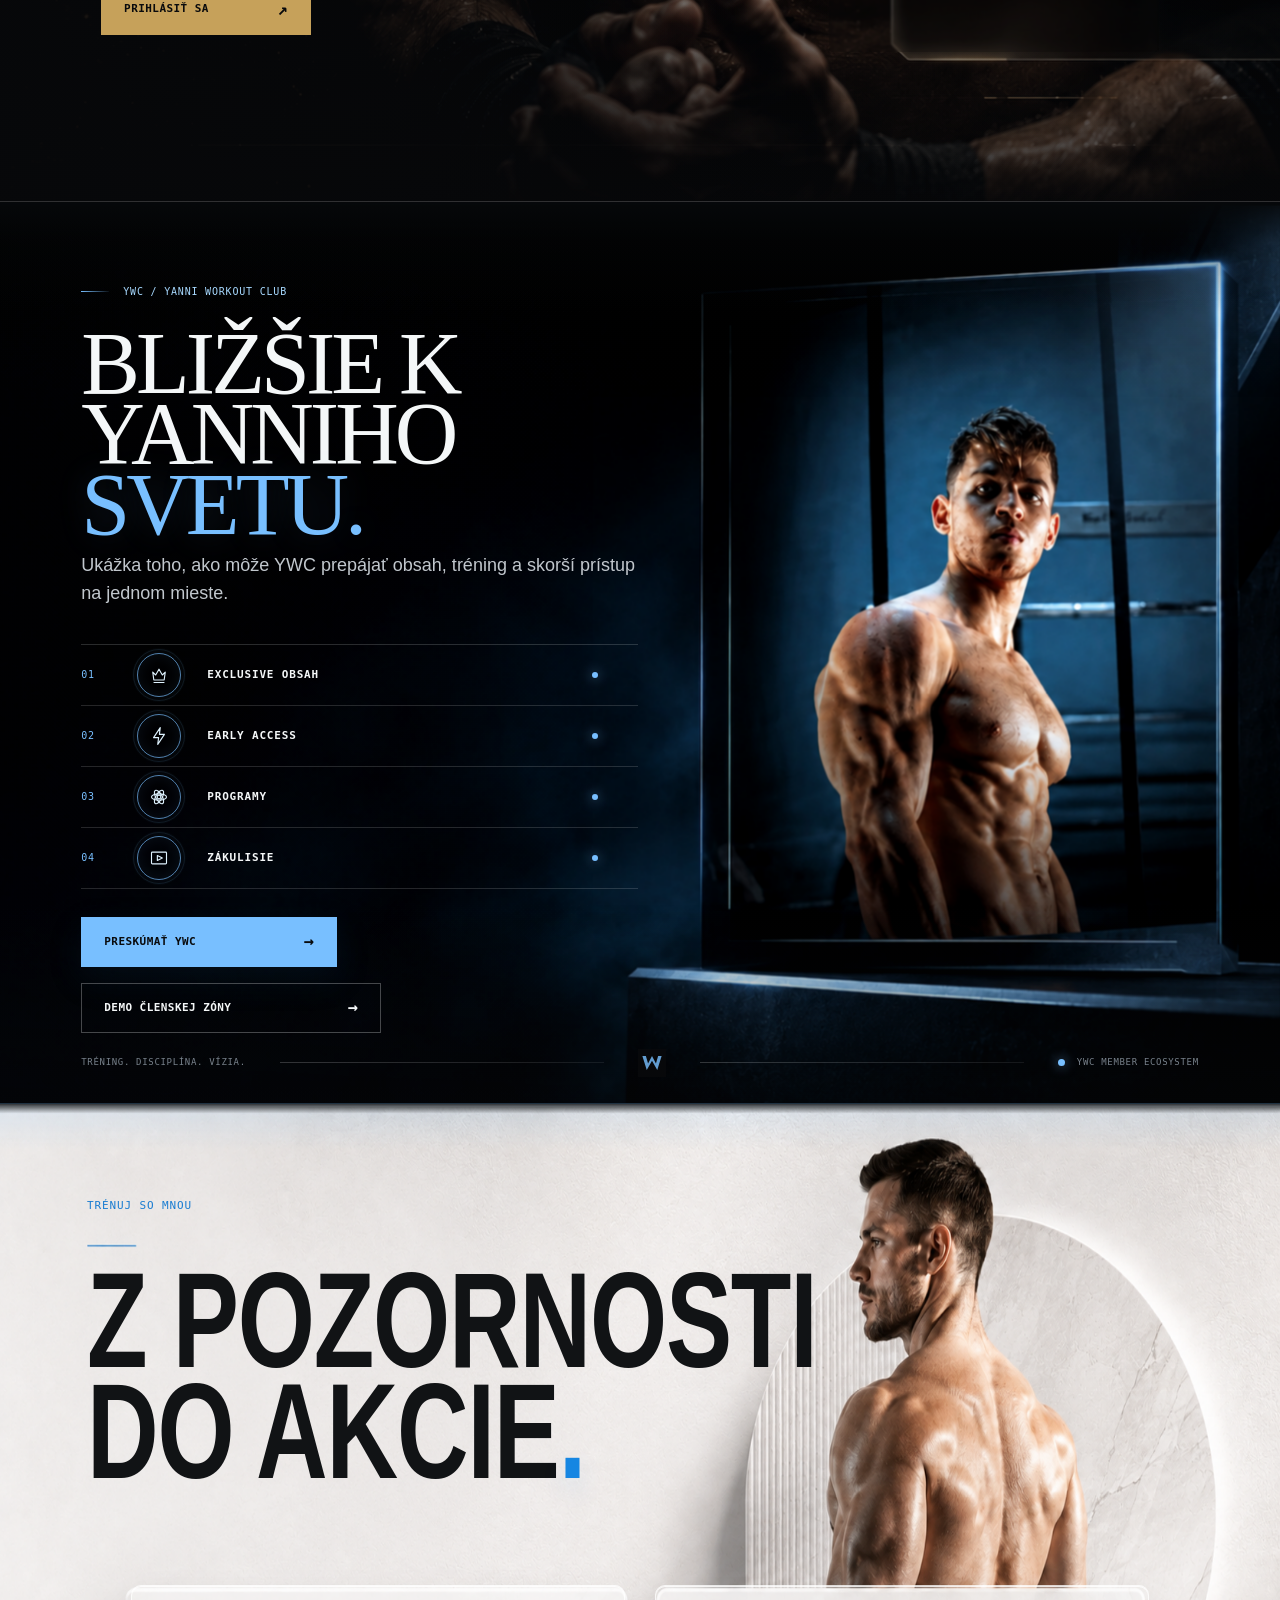
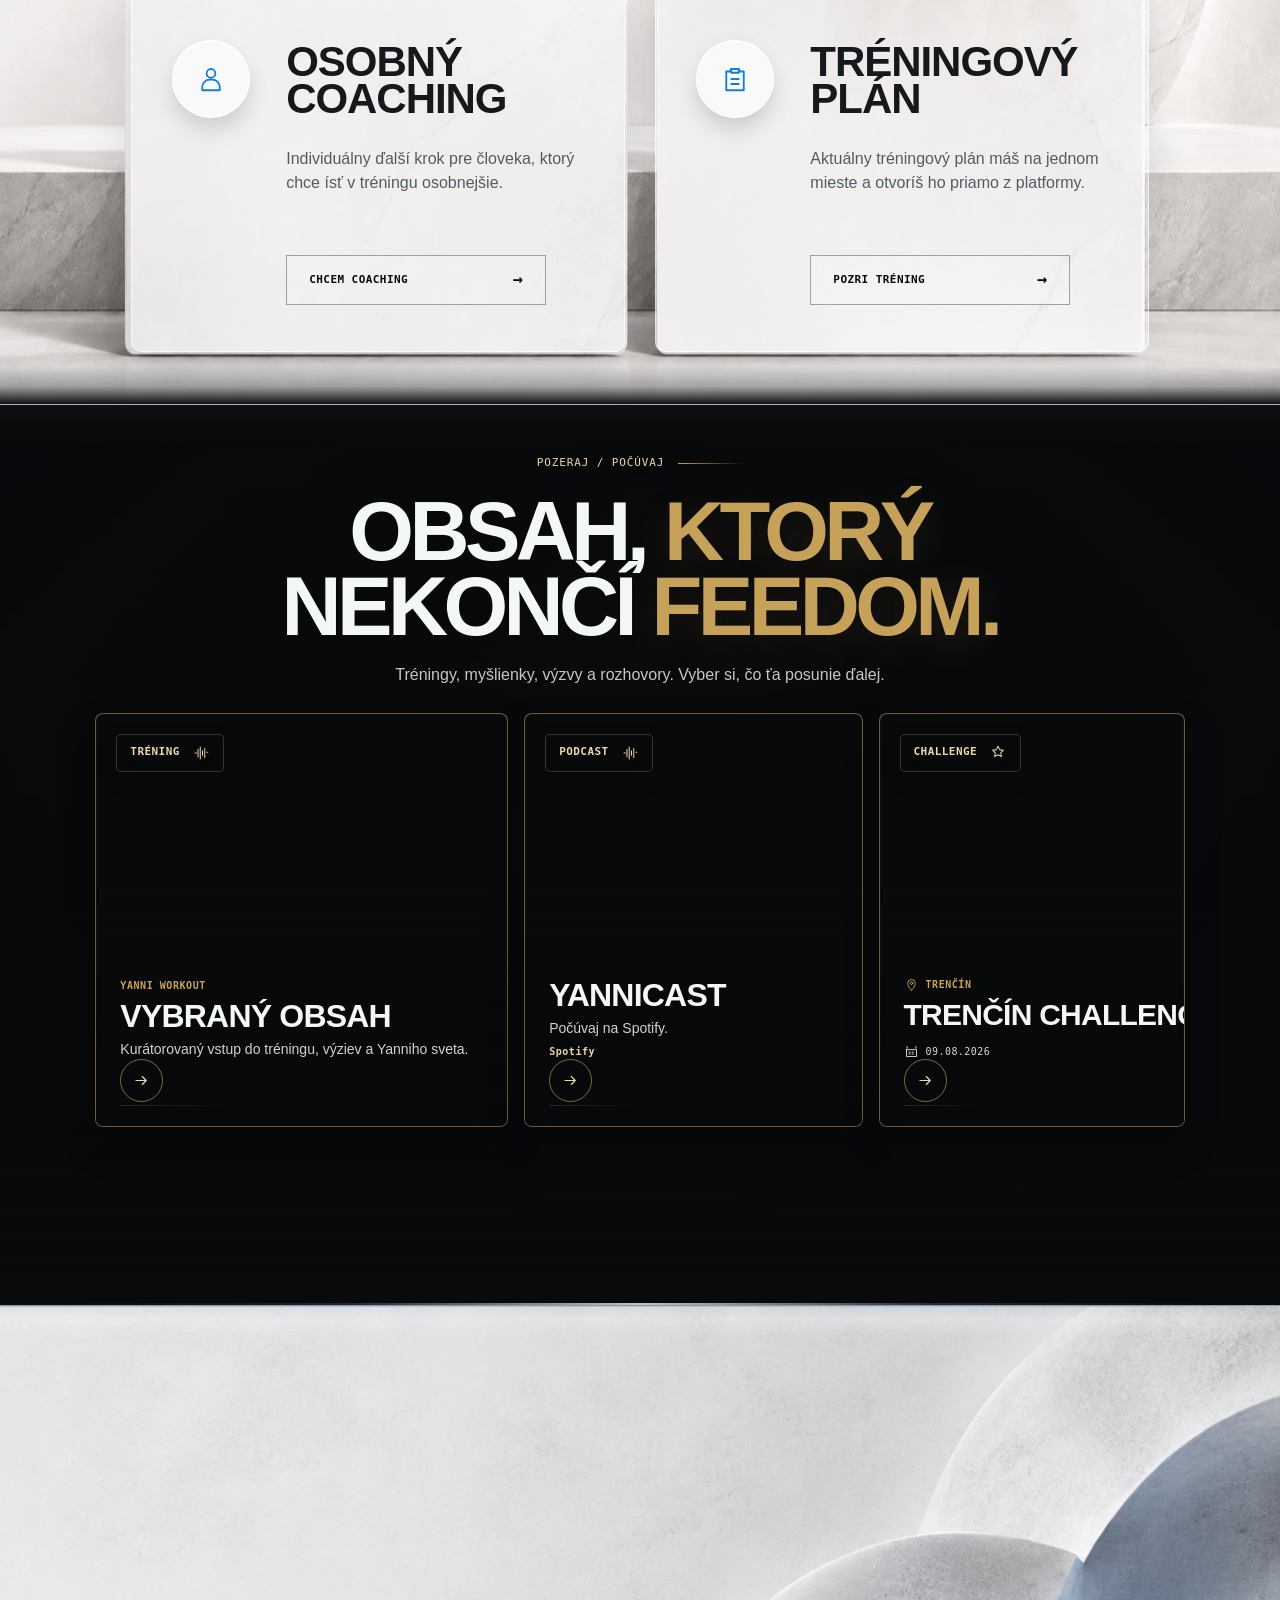
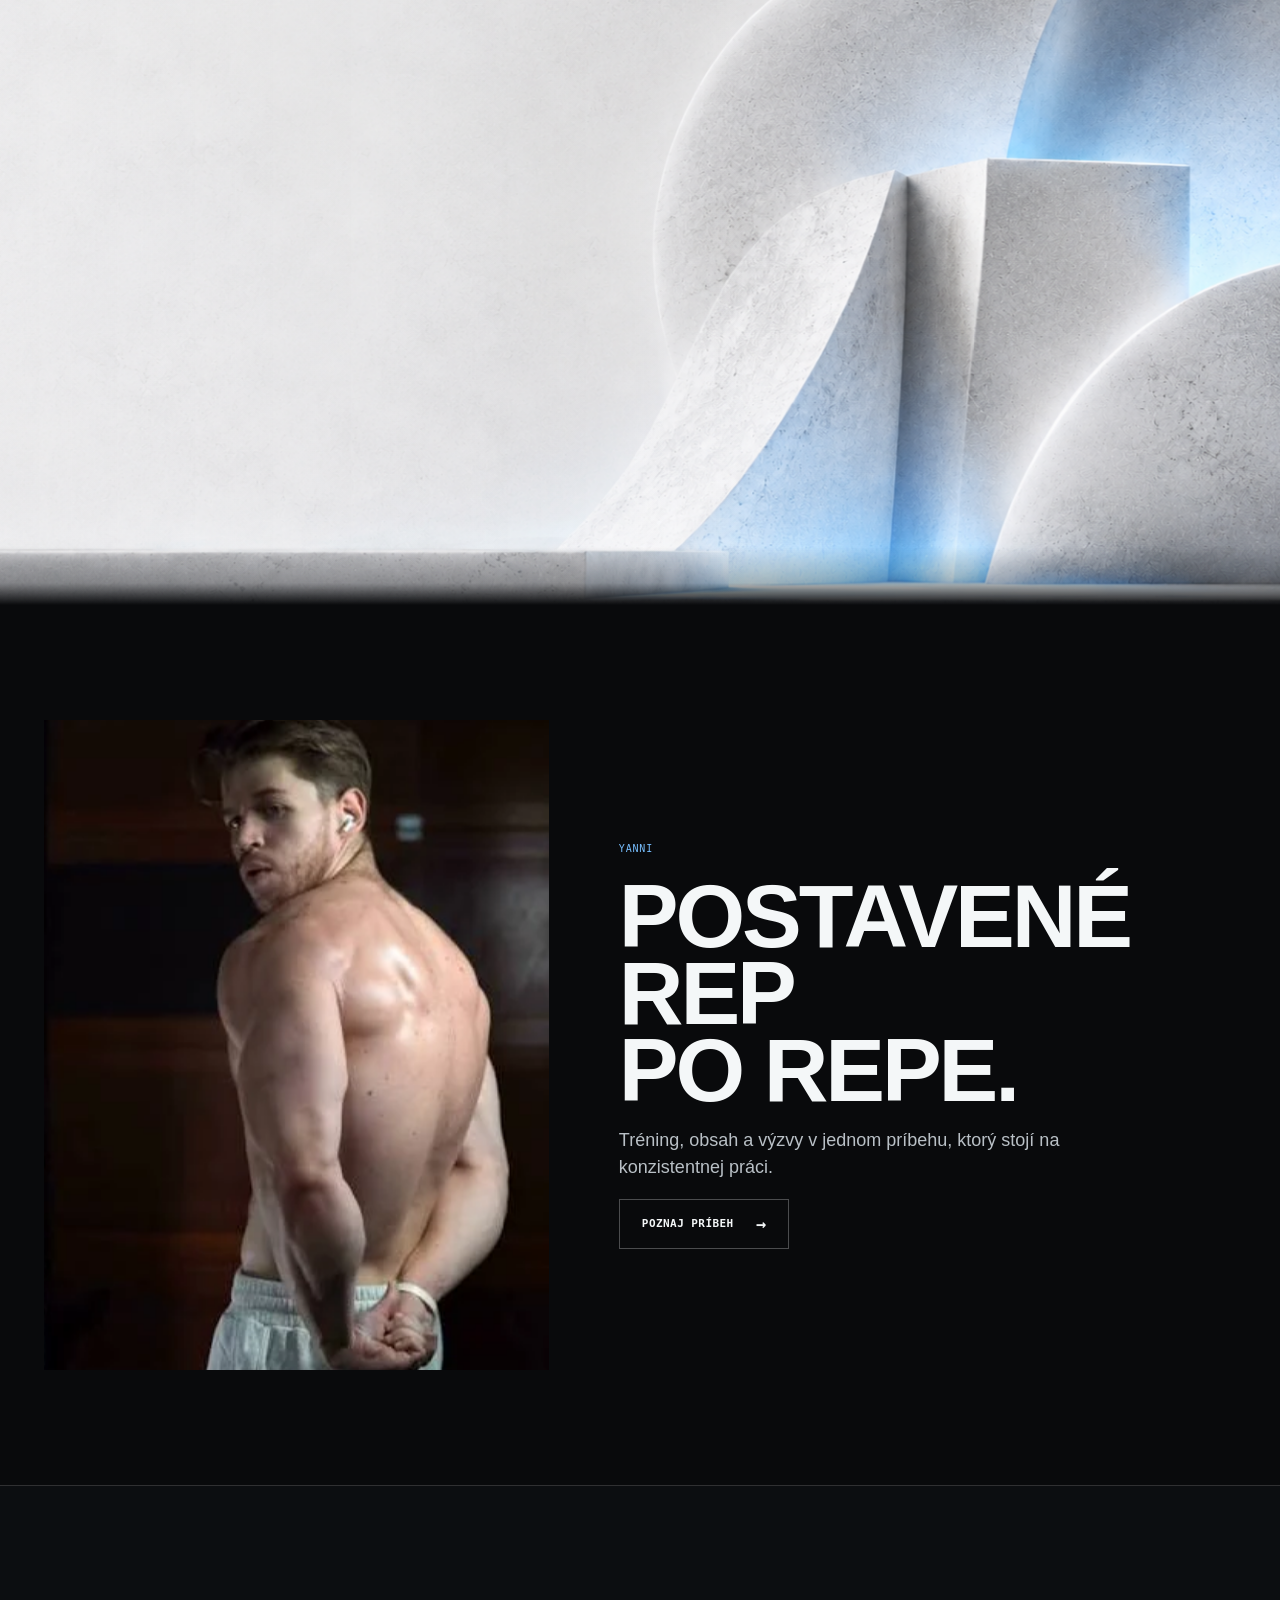
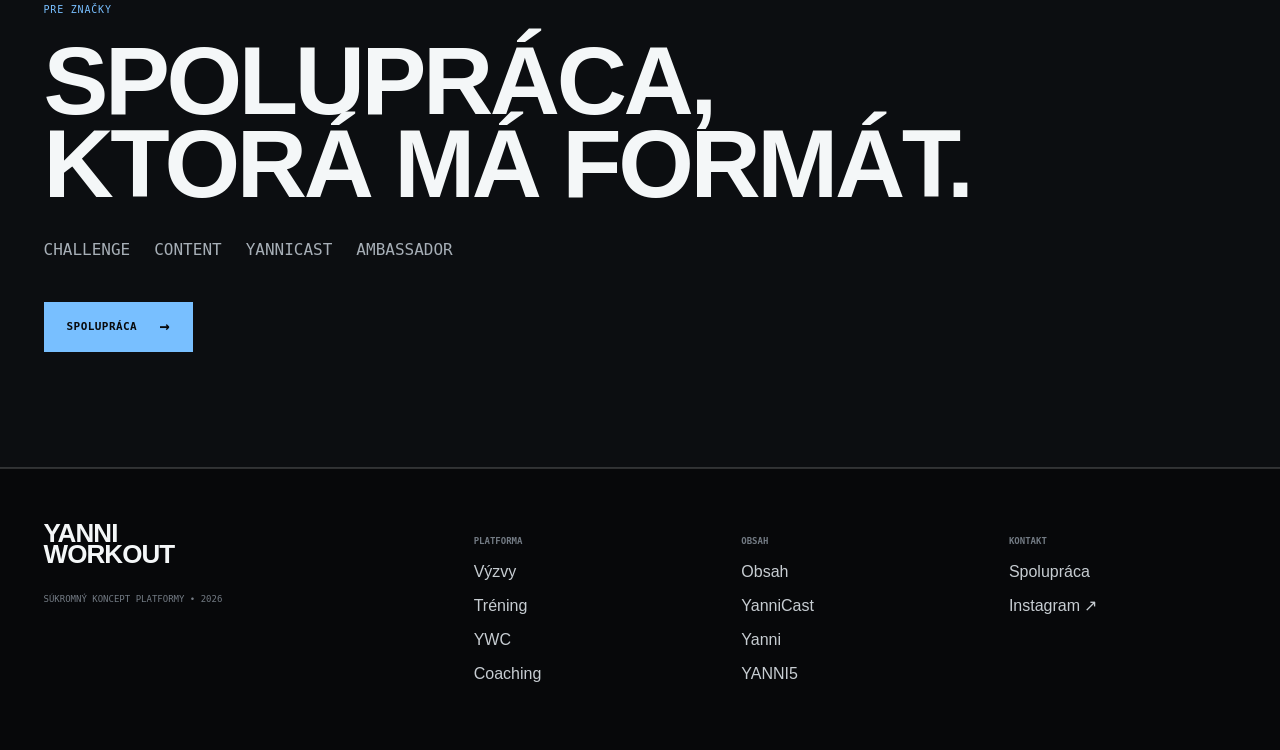
==== commit 4ff06410: "feat: redesign content and YANNI5 sections" ====
--- a/index.html
+++ b/index.html
@@ -18,8 +18,8 @@
 <div aria-hidden="true" class="train-scene"><img alt="" data-proximity-src="backgrounds/section4.webp" data-scene-depth="3" decoding="async" fetchpriority="low" height="941" loading="lazy" width="1672"/></div>
 <div class="section-inner train-layout"><header class="train-heading reveal"><div class="section-kicker">Trénuj so mnou</div><h2 class="section-title" id="train-title"><span>Z pozornosti</span><span>do akcie<span class="train-title-accent">.</span></span></h2></header><div class="train-grid"><article class="train-panel featured reveal"><span aria-hidden="true" class="train-icon"><svg viewBox="0 0 24 24"><circle cx="12" cy="7.5" r="3.5"/><path d="M5 21v-2.5c0-3.3 2.7-6 6-6h2c3.3 0 6 2.7 6 6V21H5Z"/></svg></span><div class="train-panel-copy"><h3>Osobný<br/>coaching</h3><p>Individuálny ďalší krok pre človeka, ktorý chce ísť v tréningu osobnejšie.</p><a class="btn" href="coaching/index.html"><span>Chcem coaching</span><span class="btn-arrow">→</span></a></div></article><article class="train-panel reveal"><span aria-hidden="true" class="train-icon"><svg viewBox="0 0 24 24"><path d="M9 4h6l1 2h3v15H5V6h3l1-2Z"/><path d="M9 4v3h6V4M9 12h6M9 16h6"/></svg></span><div class="train-panel-copy"><h3>Tréningový<br/>plán</h3><p>Aktuálny tréningový plán máš na jednom mieste a otvoríš ho priamo z platformy.</p><a class="btn" href="trening/index.html"><span>Pozri tréning</span><span class="btn-arrow">→</span></a></div></article></div></div>
 </section>
-<section class="section content-section" data-rail="content"><div class="section-inner"><div class="section-kicker">Pozerať / počúvať</div><h2 class="section-title">Obsah, ktorý<br/>nekončí feedom.</h2><div class="content-grid"><a class="media-card reveal" href="obsah/index.html"><img alt="Yanni pózuje" decoding="async" height="501" loading="lazy" src="assets/yanni-bright.webp" width="399"/><div class="media-copy"><small>Yanni Workout</small><h3>Vybraný obsah</h3><p>Kurátorovaný vstup do tréningu, výziev a Yanniho sveta.</p></div></a><a class="media-card reveal" href="yannicast/index.html"><img alt="YanniCast cover" decoding="async" height="300" loading="lazy" src="assets/yannicast.webp" width="300"/><div class="media-copy"><small>Podcast</small><h3>YanniCast</h3><p>Počúvaj na Spotify.</p></div></a><a class="media-card reveal" href="vyzvy/trencin-2026/index.html"><img alt="Yanni na outdoor tréningu" decoding="async" height="501" loading="lazy" src="assets/yanni-outdoor.webp" width="399"/><div class="media-copy"><small>Challenge</small><h3>Trenčín</h3><p>09.08.2026</p></div></a></div></div></section>
-<section class="section gear"><div class="section-inner"><div class="section-kicker">Vybavenie</div><h2 class="section-title">Kód, ktorý máš<br/>hneď po ruke.</h2><div class="gear-code">YANNI5</div><p class="section-copy">Použi kód YANNI5 pri nákupe na GymBeam.</p><button class="btn" data-copy-code="YANNI5" type="button"><span>Kopírovať YANNI5</span><span class="btn-arrow">+</span></button><span aria-live="polite" class="copy-toast" role="status">Skopírované</span></div></section>
+<section aria-labelledby="content-title" class="section content-section" data-rail="content"><div aria-hidden="true" class="content-scene"><img alt="" data-proximity-src="backgrounds/section5.webp" data-scene-depth="2" decoding="async" fetchpriority="low" height="941" loading="lazy" width="1672"/></div><div class="content-layout"><header class="content-heading reveal"><div class="section-kicker">Pozeraj / počúvaj</div><h2 class="section-title" id="content-title"><span>Obsah, <em>ktorý</em></span><span>nekončí <em>feedom.</em></span></h2><p>Tréningy, myšlienky, výzvy a rozhovory. Vyber si, čo ťa posunie ďalej.</p></header><div class="content-grid"><a class="content-card content-card-featured reveal" href="obsah/index.html"><span aria-hidden="true" class="content-card-media"><img alt="" data-proximity-src="backgrounds/section5.webp" decoding="async" fetchpriority="low" height="941" loading="lazy" width="1672"/></span><span class="content-card-label"><span>Tréning</span><svg aria-hidden="true" viewBox="0 0 24 24"><path d="M4 12h2m2-5v10m3-13v16m3-11v6m3-9v12m3-7h1"/></svg></span><span class="content-card-copy"><small>Yanni Workout</small><strong>Vybraný obsah</strong><span>Kurátorovaný vstup do tréningu, výziev a Yanniho sveta.</span><i aria-hidden="true" class="content-card-arrow"><svg viewBox="0 0 24 24"><path d="M5 12h13m-5-5 5 5-5 5"/></svg></i></span></a><a class="content-card content-card-podcast reveal" href="yannicast/index.html"><span aria-hidden="true" class="content-card-media"><img alt="" data-proximity-src="backgrounds/section5.webp" decoding="async" fetchpriority="low" height="941" loading="lazy" width="1672"/></span><span class="content-card-label"><span>Podcast</span><svg aria-hidden="true" viewBox="0 0 24 24"><path d="M4 12h2m2-5v10m3-13v16m3-11v6m3-9v12m3-7h1"/></svg></span><span class="content-card-copy"><strong>YanniCast</strong><span>Počúvaj na Spotify.</span><small class="content-card-utility">Spotify</small><i aria-hidden="true" class="content-card-arrow"><svg viewBox="0 0 24 24"><path d="M5 12h13m-5-5 5 5-5 5"/></svg></i></span></a><a class="content-card content-card-challenge reveal" href="vyzvy/trencin-2026/index.html"><span aria-hidden="true" class="content-card-media"><img alt="" data-proximity-src="backgrounds/section5.webp" decoding="async" fetchpriority="low" height="941" loading="lazy" width="1672"/></span><span class="content-card-label"><span>Challenge</span><svg aria-hidden="true" viewBox="0 0 24 24"><path d="m12 3 2.2 4.5 5 .7-3.6 3.5.9 4.9-4.5-2.3-4.5 2.3.9-4.9-3.6-3.5 5-.7L12 3Z"/></svg></span><span class="content-card-copy"><small class="content-location"><svg aria-hidden="true" viewBox="0 0 24 24"><path d="M12 21s6-5.2 6-11a6 6 0 1 0-12 0c0 5.8 6 11 6 11Z"/><circle cx="12" cy="10" r="2"/></svg>Trenčín</small><strong>Trenčín Challenge</strong><span class="content-date"><svg aria-hidden="true" viewBox="0 0 24 24"><path d="M5 4v3m14-3v3M4 9h16v11H4V9Zm4 4h2m3 0h2m-7 3h2m3 0h2"/></svg>09.08.2026</span><i aria-hidden="true" class="content-card-arrow"><svg viewBox="0 0 24 24"><path d="M5 12h13m-5-5 5 5-5 5"/></svg></i></span></a></div></div></section>
+<section aria-labelledby="gear-title" class="section gear"><div aria-hidden="true" class="gear-scene"><img alt="" data-proximity-src="backgrounds/section6.webp" data-scene-depth="3" decoding="async" fetchpriority="low" height="941" loading="lazy" width="1672"/></div><div class="gear-layout"><div class="gear-copy reveal"><div class="gear-kicker"><span aria-hidden="true" class="gear-ticks"><i></i><i></i><i></i><i></i><i></i><i></i></span><span>Vybavenie</span></div><h2 class="section-title" id="gear-title"><span>Kód, ktorý máš</span><span>hneď po ruke.</span></h2><button aria-describedby="gear-copy-note gear-copy-status" class="gear-code-button" data-copy-code="YANNI5" type="button"><span class="gear-code">YANNI5</span><span class="gear-copy-cue" data-copy-label>Kopírovať kód</span></button><p class="gear-note" id="gear-copy-note"><svg aria-hidden="true" viewBox="0 0 28 24"><path d="m3 3 8 9-8 9m10-18 8 9-8 9"/></svg><span>Použi kód YANNI5 pri nákupe na <span class="gear-brand">GymBeam</span>.</span></p><span aria-live="polite" class="sr-only" id="gear-copy-status" role="status"></span></div></div></section>
 <section class="section story"><div class="section-inner story-layout"><div class="story-photo reveal"><img alt="Yanni počas pózovania" data-parallax="" decoding="async" height="597" loading="lazy" src="assets/yanni-back.webp" width="335"/></div><div class="story-copy reveal"><div class="section-kicker">Yanni</div><h2 class="section-title">Postavené rep<br/>po repe.</h2><p class="section-copy">Tréning, obsah a výzvy v jednom príbehu, ktorý stojí na konzistentnej práci.</p><a class="btn" href="yanni/index.html"><span>Poznaj príbeh</span><span class="btn-arrow">→</span></a></div></div></section>
 <section class="section partners"><div class="section-inner reveal"><div class="section-kicker">Pre značky</div><h2 class="section-title">Spolupráca,<br/>ktorá má formát.</h2><div class="partner-line"><span>Challenge</span><span>Content</span><span>YanniCast</span><span>Ambassador</span></div><a class="btn btn-primary" href="spolupraca/index.html"><span>Spolupráca</span><span class="btn-arrow">→</span></a></div></section>
 </main><footer class="site-footer"><div class="footer-inner"><div><a class="brand" href="index.html"><span>YANNI</span><span>WORKOUT</span></a><p class="demo-note">Súkromný koncept platformy • 2026</p></div><div class="footer-col"><h4>Platforma</h4><a href="vyzvy/trencin-2026/index.html">Výzvy</a><a href="trening/index.html">Tréning</a><a href="ywc/index.html">YWC</a><a href="coaching/index.html">Coaching</a></div><div class="footer-col"><h4>Obsah</h4><a href="obsah/index.html">Obsah</a><a href="yannicast/index.html">YanniCast</a><a href="yanni/index.html">Yanni</a><a href="vybava/index.html">YANNI5</a></div><div class="footer-col"><h4>Kontakt</h4><a href="spolupraca/index.html">Spolupráca</a><a href="https://www.instagram.com/yanni_kato/" rel="noopener noreferrer" target="_blank">Instagram ↗</a></div></div></footer><script src="assets/app.js"></script></body></html>
--- a/assets/styles.css
+++ b/assets/styles.css
@@ -54,8 +54,29 @@
 @supports not (backdrop-filter:blur(1px)){.site-header.is-scrolled:before,.site-header.is-solid:before{background-color:rgba(8,9,11,.97)}.challenge-panel{background:#11100f}}
 .ywc{--ywc-gutter:clamp(64px,6.35vw,106px);min-height:max(840px,100svh);isolation:isolate;background:#080a0d;border-bottom-color:rgba(120,191,255,.22)}.ywc:before{content:"";position:absolute;z-index:1;inset:0 0 auto;height:110px;background:linear-gradient(180deg,rgba(6,8,10,.92),rgba(6,8,10,.32) 34%,transparent);pointer-events:none}.ywc-scene{position:absolute;z-index:0;inset:0;overflow:hidden;background:#080a0d}.ywc-scene img{width:100%;height:100%;object-fit:cover;object-position:center center;transform:translate3d(0,var(--scene-y,0),0) scale(1.012);filter:contrast(1.02) saturate(.96);will-change:transform}.ywc-scene:after{content:"";position:absolute;inset:0;background:linear-gradient(180deg,rgba(5,7,9,.12),transparent 22%,transparent 78%,rgba(5,7,9,.55)),linear-gradient(90deg,rgba(5,7,9,.14),transparent 47%);pointer-events:none}.ywc-layout{position:relative;z-index:2;display:block;min-height:max(840px,100svh);max-width:none;padding:clamp(112px,12vh,132px) var(--ywc-gutter) 112px}.ywc-copy{width:min(43.5vw,690px)}.ywc .section-kicker{display:flex;align-items:center;gap:14px;margin-bottom:30px;color:#a7d9ff;font-size:10px}.ywc .section-kicker:before{content:"";width:28px;height:1px;background:linear-gradient(90deg,var(--ice),rgba(120,191,255,.08))}.ywc .section-title{font-family:'Bodoni MT','Bodoni 72',Didot,'Times New Roman',serif;font-size:clamp(88px,6.7vw,112px);font-weight:400;line-height:.8;letter-spacing:-.045em}.ywc .section-title span{display:block;white-space:nowrap}.ywc-title-accent{color:var(--ice);text-shadow:0 0 34px rgba(120,191,255,.17)}.ywc .section-copy{max-width:560px;margin:24px 0 0;color:#c1c7cd;font-size:18px;line-height:1.55}.benefit-list{list-style:none;max-width:680px;margin:36px 0 28px;padding:0;border-top:1px solid rgba(244,247,248,.17)}.benefit-row{display:grid;grid-template-columns:42px 56px minmax(0,1fr) 18px;align-items:center;min-height:61px;border-bottom:1px solid rgba(244,247,248,.15);font-family:var(--mono);font-size:11px;letter-spacing:.075em;text-transform:uppercase}.benefit-index{color:var(--ice);font-size:10px}.benefit-icon{position:relative;display:grid;width:44px;height:44px;place-items:center;border:1px solid rgba(120,191,255,.68);border-radius:50%;color:#dff3ff;box-shadow:0 0 0 5px rgba(120,191,255,.025),inset 0 0 15px rgba(120,191,255,.08)}.benefit-icon:before{content:"";position:absolute;inset:-5px;border:1px solid rgba(120,191,255,.1);border-radius:50%}.benefit-icon svg{width:20px;height:20px;fill:none;stroke:currentColor;stroke-width:1.35;stroke-linecap:round;stroke-linejoin:round}.benefit-label{padding-left:12px;color:var(--flash);font-weight:600}.benefit-state{width:6px;height:6px;border-radius:50%;background:var(--ice);box-shadow:0 0 12px rgba(120,191,255,.72)}.benefit-row:nth-child(1) .benefit-icon,.benefit-row:nth-child(3) .benefit-state{animation:node-drift 7s ease-in-out infinite alternate}.ywc .cta-row{gap:16px}.ywc .btn{min-width:256px}.ywc .btn-primary{background:var(--ice);box-shadow:0 12px 34px rgba(22,76,117,.15)}.ywc-utility{position:absolute;z-index:3;left:var(--ywc-gutter);right:var(--ywc-gutter);bottom:26px;display:grid;grid-template-columns:auto minmax(40px,1fr) 28px minmax(40px,1fr) auto;gap:34px;align-items:center;font-family:var(--mono);font-size:9px;letter-spacing:.075em;text-transform:uppercase;color:#78828c}.ywc-utility i{height:1px;background:linear-gradient(90deg,rgba(244,247,248,.2),rgba(244,247,248,.08))}.ywc-utility img{width:28px;height:28px;opacity:.82}.ywc-utility span:last-child{display:flex;align-items:center;gap:12px}.ywc-utility b{display:block;width:7px;height:7px;border-radius:50%;background:var(--ice);box-shadow:0 0 12px rgba(120,191,255,.72)}@keyframes node-drift{from{transform:translate3d(0,-1px,0)}to{transform:translate3d(0,2px,0)}}.js .ywc-copy.reveal{opacity:1;transform:none}.js .ywc-copy.reveal>*{opacity:0;transform:translate3d(0,15px,0);transition:opacity .56s cubic-bezier(.2,.7,.2,1),transform .56s cubic-bezier(.2,.7,.2,1)}.js .ywc-copy.reveal.in>*{opacity:1;transform:none}.js .ywc-copy.reveal.in>*:nth-child(2){transition-delay:.07s}.js .ywc-copy.reveal.in>*:nth-child(3){transition-delay:.14s}.js .ywc-copy.reveal.in>*:nth-child(4){transition-delay:.2s}.js .ywc-copy.reveal.in>*:nth-child(5){transition-delay:.27s}
 .train{--train-gutter:clamp(62px,6.8vw,114px);min-height:max(860px,100svh);isolation:isolate;background:#f4f5f6;color:var(--ink);border-bottom-color:rgba(9,10,12,.28)}.train:before{content:"";position:absolute;z-index:3;inset:0 0 auto;height:64px;background:linear-gradient(180deg,rgba(7,10,13,.82),rgba(120,191,255,.12) 15%,transparent 72%);pointer-events:none}.train:after{content:"";position:absolute;z-index:3;inset:auto 0 0;height:72px;background:linear-gradient(180deg,transparent,rgba(15,17,20,.3) 54%,var(--ink-soft));pointer-events:none}.train-scene{position:absolute;z-index:0;inset:0;overflow:hidden;background:#f4f5f6}.train-scene img{width:100%;height:100%;object-fit:cover;object-position:center center;transform:translate3d(0,var(--scene-y,0),0) scale(1.008);will-change:transform}.train-layout{position:relative;z-index:2;min-height:max(860px,100svh);max-width:none;padding:clamp(94px,10vh,112px) var(--train-gutter) 60px}.train-heading{position:relative;z-index:2;width:min(54vw,820px)}.train .section-kicker{display:flex;align-items:center;gap:14px;margin-bottom:38px;color:#197cd1;font-size:11px}.train .section-kicker:after{content:"";width:64px;height:1px;background:linear-gradient(90deg,#197cd1,transparent)}.train .section-title{font-family:Haettenschweiler,'Arial Narrow',Impact,sans-serif;font-size:clamp(96px,7.75vw,130px);font-weight:400;line-height:.82;letter-spacing:-.012em;color:#111315}.train .section-title span{display:block;white-space:nowrap}.train-title-accent{color:#1686e2;text-shadow:0 8px 22px rgba(22,134,226,.13)}.train-grid{position:absolute;z-index:2;left:calc(var(--train-gutter) + clamp(22px,3.45vw,58px));right:calc(var(--train-gutter) + clamp(22px,3.45vw,58px));top:53.5%;bottom:5.8%;display:grid;grid-template-columns:repeat(2,minmax(0,1fr));gap:clamp(22px,2.4vw,40px)}.train-panel{position:relative;display:grid;grid-template-columns:88px minmax(0,1fr);gap:26px;min-height:0;padding:54px 40px 46px;border:1px solid rgba(255,255,255,.7);border-radius:10px;background:rgba(250,251,251,.2);box-shadow:0 23px 42px rgba(44,48,51,.13),inset 0 1px 0 rgba(255,255,255,.84);transition:transform .22s cubic-bezier(.22,.8,.24,1),box-shadow .22s ease,border-color .22s ease;overflow:hidden}.train-panel:hover,.train-panel:focus-within{transform:translateY(-2px);border-color:rgba(255,255,255,.94);box-shadow:0 28px 48px rgba(44,48,51,.16),inset 0 1px 0 #fff}.train-panel.featured{background:rgba(250,251,251,.25)}.train-icon{display:grid;width:78px;height:78px;place-items:center;border:1px solid rgba(255,255,255,.9);border-radius:50%;background:rgba(250,251,252,.78);color:#147ed4;box-shadow:0 12px 20px rgba(37,45,51,.16),inset 0 1px 0 #fff}.train-panel.featured .train-icon{animation:node-drift 7.4s ease-in-out infinite alternate}.train-icon svg{width:30px;height:30px;fill:none;stroke:currentColor;stroke-width:1.45;stroke-linecap:round;stroke-linejoin:round}.train-panel-copy{display:flex;min-width:0;flex-direction:column}.train-panel h3{font-family:var(--display);font-size:clamp(42px,3.2vw,54px);font-weight:800;line-height:.86;letter-spacing:-.025em;text-transform:uppercase;margin:4px 0 0;color:#16191b}.train-panel p{max-width:445px;margin:30px 0 22px;color:#535b61;font-size:16px;line-height:1.55}.train .btn{width:min(100%,260px);margin-top:auto;color:var(--ink);border-color:rgba(9,10,12,.35);align-self:flex-start;background:rgba(255,255,255,.12)}.train .btn:before{background:var(--ink)}.train .btn:hover,.train .btn:focus-visible{color:var(--flash);border-color:var(--ink)}.train :focus-visible{outline-color:#111315}.js .train-grid .reveal:nth-child(2){transition-delay:.09s}
-.content-section{background:var(--ink-soft)}.content-grid{display:grid;grid-template-columns:1.3fr .7fr .7fr;gap:1px;background:var(--line);margin-top:52px}.media-card{background:var(--ink);min-height:430px;position:relative;display:flex;flex-direction:column;justify-content:flex-end;overflow:hidden}.media-card:first-child{min-height:560px}.media-card img{position:absolute;inset:0;width:100%;height:100%;object-fit:cover;filter:saturate(.85) contrast(1.05);transition:transform .5s ease}.media-card:after{content:"";position:absolute;inset:0;background:linear-gradient(0deg,rgba(9,10,12,.96),rgba(9,10,12,.08) 65%)}.media-card:hover img{transform:scale(1.025)}.media-copy{position:relative;z-index:2;padding:28px}.media-copy small{font-family:var(--mono);color:var(--ice);text-transform:uppercase}.media-copy h3{font-family:var(--display);text-transform:uppercase;font-size:44px;line-height:.9;margin:12px 0 10px}.media-copy p{color:#b9c0c6;margin:0}
-.gear{background:var(--flash);color:var(--ink)}.gear-code{font-family:var(--display);font-size:clamp(100px,17vw,260px);line-height:.75;letter-spacing:-.05em;margin:35px 0 40px}.gear .section-copy{color:#4c555d}.copy-toast{display:inline-block;font-family:var(--mono);font-size:11px;margin-left:14px;color:#44515b;opacity:0;transition:opacity .2s}.copy-toast.show{opacity:1}
+.content-section{min-height:max(880px,100svh);isolation:isolate;background:#090a0c;border-bottom:0;color:var(--flash)}
+.content-section:before{content:"";position:absolute;z-index:3;inset:0 0 auto;height:42px;background:linear-gradient(180deg,rgba(15,17,20,.94),rgba(15,17,20,.22) 42%,transparent);pointer-events:none}
+.content-section:after{content:"";position:absolute;z-index:4;inset:auto 0 0;height:2px;background:linear-gradient(90deg,transparent 5%,rgba(120,191,255,.15) 27%,rgba(244,247,248,.78) 50%,rgba(120,191,255,.18) 73%,transparent 95%);box-shadow:0 -12px 32px rgba(120,191,255,.05);pointer-events:none}
+.content-scene{position:absolute;z-index:0;inset:0;overflow:hidden;background:#090a0c}.content-scene img{width:100%;height:100%;object-fit:fill;transform:translate3d(0,calc(70px + var(--scene-y,0)),0) scale(.96);filter:contrast(1.015) saturate(.94);will-change:transform}.content-scene:after{content:"";position:absolute;inset:0;background:linear-gradient(180deg,rgba(7,8,10,.12),rgba(7,8,10,.04) 30%,rgba(7,8,10,.06) 79%,#090a0c 98%),radial-gradient(circle at 50% 8%,transparent,rgba(7,8,10,.18) 72%);pointer-events:none}
+.content-layout{position:relative;z-index:2;min-height:max(880px,100svh);padding:clamp(48px,5.6vh,58px) clamp(72px,7.45vw,126px) clamp(48px,5.4vh,56px)}
+.content-heading{max-width:1120px;margin:0 auto;text-align:center}.content-heading .section-kicker{display:flex;align-items:center;justify-content:center;gap:14px;margin-bottom:23px;color:var(--brass-soft);font-size:11px}.content-heading .section-kicker:after{content:"";width:65px;height:1px;background:linear-gradient(90deg,var(--brass),transparent);animation:utility-drift 5.8s ease-in-out infinite alternate}.content-heading .section-title{font-family:Arial,'Helvetica Neue',sans-serif;font-size:clamp(76px,6.5vw,108px);font-weight:900;line-height:.9;letter-spacing:-.055em}.content-heading .section-title span{display:block;white-space:nowrap}.content-heading .section-title em{color:var(--brass);font-style:normal;text-shadow:0 10px 36px rgba(198,161,90,.13)}.content-heading>p{margin:18px auto 0;max-width:660px;color:#c5c8cb;font-size:16px;line-height:1.5}
+.content-grid{display:grid;grid-template-columns:538fr 441fr 399fr;gap:clamp(16px,1.25vw,21px);align-items:start;margin-top:26px;background:transparent}
+.content-card{position:relative;display:block;isolation:isolate;aspect-ratio:var(--card-ratio);overflow:hidden;border:1px solid rgba(198,161,90,.54);border-radius:8px;background:#090a0c;box-shadow:0 18px 36px rgba(0,0,0,.23),inset 0 0 0 1px rgba(244,247,248,.025);transition:border-color .22s ease,box-shadow .24s ease,transform .24s cubic-bezier(.22,.8,.24,1)}
+.content-card-featured{--card-ratio:538 / 540}.content-card-podcast{--card-ratio:441 / 540}.content-card-challenge{--card-ratio:399 / 540}
+.content-card-media{position:absolute;z-index:-2;inset:-1px;overflow:hidden;transform:translate3d(0,0,0) scale(1.001);transition:transform .46s cubic-bezier(.22,.8,.24,1);will-change:transform}.content-card-media img{position:absolute;top:0;left:0;height:auto;max-width:none;filter:contrast(1.03) saturate(.91)}
+.content-card-featured .content-card-media img{width:309.63%;transform:translate(-5.62%,-29.54%)}.content-card-podcast .content-card-media img{width:354.99%;transform:translate(-39.17%,-29.54%)}.content-card-challenge .content-card-media img{width:390.65%;transform:translate(-68.54%,-29.54%)}
+.content-card:before{content:"";position:absolute;z-index:-1;inset:0;background:linear-gradient(180deg,rgba(8,9,10,.03) 0%,rgba(8,9,10,.04) 42%,rgba(8,9,10,.58) 67%,rgba(8,9,10,.97) 100%);transition:background .24s ease}.content-card:after{content:"";position:absolute;z-index:0;left:24px;right:24px;bottom:20px;height:1px;background:linear-gradient(90deg,rgba(198,161,90,.34),transparent);transform:scaleX(.32);transform-origin:left center;opacity:.6;transition:transform .3s cubic-bezier(.22,.8,.24,1),opacity .24s ease}
+.content-card-label{position:absolute;z-index:2;left:20px;top:20px;display:inline-flex;align-items:center;gap:12px;min-height:38px;padding:0 13px;border:1px solid rgba(198,161,90,.28);border-radius:5px;background:rgba(8,9,10,.76);box-shadow:0 8px 20px rgba(0,0,0,.2);backdrop-filter:blur(8px);font-family:var(--mono);font-size:11px;font-weight:600;letter-spacing:.04em;text-transform:uppercase;color:var(--brass-soft)}.content-card-label svg{width:18px;height:18px;fill:none;stroke:currentColor;stroke-width:1.35;stroke-linecap:round;stroke-linejoin:round}
+.content-card-copy{position:absolute;z-index:2;left:0;right:0;bottom:0;display:flex;min-height:42%;flex-direction:column;align-items:flex-start;padding:32px 24px 24px}.content-card-copy small{font-family:var(--mono);font-size:10px;font-weight:600;letter-spacing:.055em;text-transform:uppercase;color:var(--brass)}.content-card-copy strong{display:block;margin:9px 0 8px;font-family:var(--display);font-size:clamp(32px,2.15vw,36px);font-weight:800;line-height:.9;letter-spacing:-.025em;text-transform:uppercase;color:var(--flash)}.content-card-challenge .content-card-copy strong{font-size:clamp(30px,2vw,34px);white-space:nowrap}.content-card-copy>span:not(.content-location):not(.content-date){max-width:410px;color:#d1d2d3;font-size:14px;line-height:1.45}.content-card-copy .content-card-utility{margin-top:6px;color:var(--brass-soft);text-transform:none}.content-location,.content-date{display:flex;align-items:center;gap:7px;font-family:var(--mono);font-size:10px;letter-spacing:.045em;text-transform:uppercase;color:var(--brass-soft)}.content-location svg,.content-date svg{width:15px;height:15px;fill:none;stroke:currentColor;stroke-width:1.5;stroke-linecap:round;stroke-linejoin:round}.content-date{margin-top:8px;color:#d8d9da}
+.content-card-arrow{display:grid;width:43px;height:43px;margin-top:auto;place-items:center;border:1px solid rgba(198,161,90,.64);border-radius:50%;color:var(--brass-soft);transition:color .22s ease,border-color .22s ease,background-color .22s ease,transform .24s cubic-bezier(.22,.8,.24,1)}.content-card-arrow svg{width:19px;height:19px;fill:none;stroke:currentColor;stroke-width:1.5;stroke-linecap:round;stroke-linejoin:round}
+.content-card:hover,.content-card:focus-visible{border-color:rgba(120,191,255,.85);box-shadow:0 22px 42px rgba(0,0,0,.3),0 0 0 1px rgba(120,191,255,.12),inset 0 0 28px rgba(120,191,255,.035)}.content-card:hover .content-card-media,.content-card:focus-visible .content-card-media{transform:translate3d(0,-4px,0) scale(1.016)}.content-card:hover:after,.content-card:focus-visible:after{transform:scaleX(1);opacity:1;background:linear-gradient(90deg,var(--ice),transparent)}.content-card:hover .content-card-arrow,.content-card:focus-visible .content-card-arrow{color:var(--ink);border-color:var(--ice);background:var(--ice);transform:translateX(4px)}
+.js .content-heading.reveal{opacity:1;transform:none}.js .content-heading.reveal>*{opacity:0;transform:translate3d(0,14px,0);transition:opacity .55s cubic-bezier(.2,.7,.2,1),transform .55s cubic-bezier(.2,.7,.2,1)}.js .content-heading.reveal.in>*{opacity:1;transform:none}.js .content-heading.reveal.in>*:nth-child(2){transition-delay:.07s}.js .content-heading.reveal.in>*:nth-child(3){transition-delay:.14s}.js .content-grid .reveal:nth-child(2){transition-delay:.07s}.js .content-grid .reveal:nth-child(3){transition-delay:.14s}
+.gear{min-height:max(840px,100svh);isolation:isolate;background:#f4f5f6;color:#111315;border-bottom:0}.gear:before{content:"";position:absolute;z-index:4;inset:0 0 auto;height:32px;background:linear-gradient(180deg,rgba(9,10,12,.5),rgba(120,191,255,.08) 8%,rgba(244,247,248,.24) 45%,transparent);pointer-events:none}.gear:after{content:"";position:absolute;z-index:4;inset:auto 0 0;height:58px;background:linear-gradient(180deg,transparent,rgba(9,10,12,.28) 62%,#090a0c);pointer-events:none}
+.gear-scene{position:absolute;z-index:0;inset:0;overflow:hidden;background:#f4f5f6}.gear-scene img{width:100%;height:100%;object-fit:cover;object-position:right center;transform:translate3d(0,var(--scene-y,0),0) scale(1.003);will-change:transform}.gear-scene:after{content:"";position:absolute;inset:0;background:linear-gradient(90deg,rgba(244,245,246,.04) 0%,transparent 61%);pointer-events:none}
+.gear-layout{position:relative;z-index:2;min-height:max(840px,100svh);padding:clamp(74px,9vh,88px) clamp(60px,7vw,117px) 86px}.gear-copy{width:min(58vw,860px)}.gear-kicker{display:flex;align-items:center;gap:18px;margin-bottom:18px;font-family:var(--mono);font-size:9px;font-weight:600;letter-spacing:.09em;text-transform:uppercase;color:#187fd7}.gear-ticks{display:flex;gap:7px}.gear-ticks i{display:block;width:2px;height:17px;background:#1686e2}.gear-ticks i:nth-child(2),.gear-ticks i:nth-child(5){animation:utility-drift 5.6s ease-in-out infinite alternate}
+.gear .section-title{font-family:Haettenschweiler,'Arial Narrow',Impact,sans-serif;font-size:clamp(92px,7.65vw,128px);font-weight:400;line-height:.8;letter-spacing:-.012em;color:#111315;transform:scaleY(1.18);transform-origin:left top}.gear .section-title span{display:block;white-space:nowrap}
+.gear-code-button{position:relative;display:block;width:min(100%,850px);margin:56px 0 0;padding:0 0 130px;border:0;background:transparent;color:#111315;text-align:left;cursor:pointer}.gear-code-button:before{content:"";position:absolute;left:0;top:2px;width:118px;height:1px;background:#1686e2}.gear-code-button:after{content:"";position:absolute;left:137px;top:-3px;width:8px;height:8px;border:1px solid #1686e2;transform:rotate(45deg)}.gear-code{display:block;font-family:Haettenschweiler,'Arial Narrow',Impact,sans-serif;font-size:clamp(230px,22.7vw,380px);font-weight:400;line-height:.72;letter-spacing:-.025em;text-transform:uppercase;transform:scaleY(1.38);transform-origin:left top;transition:transform .24s cubic-bezier(.22,.8,.24,1),color .22s ease}.gear-copy-cue{position:absolute;right:0;bottom:25px;display:flex;align-items:center;gap:9px;font-family:var(--mono);font-size:10px;font-weight:600;letter-spacing:.065em;text-transform:uppercase;color:#46515a;transition:color .2s ease,transform .22s ease}.gear-copy-cue:after{content:"";display:block;width:30px;height:1px;background:#1686e2;transition:width .22s ease}.gear-code-button:hover .gear-code,.gear-code-button:focus-visible .gear-code{color:#0d70c4;transform:translateX(3px) scaleY(1.38)}.gear-code-button:hover .gear-copy-cue,.gear-code-button:focus-visible .gear-copy-cue{color:#0d70c4;transform:translateX(3px)}.gear-code-button:hover .gear-copy-cue:after,.gear-code-button:focus-visible .gear-copy-cue:after{width:42px}.gear-code-button:focus-visible{outline:3px solid #167ed4;outline-offset:8px}.gear-code-button[data-copy-state="success"] .gear-copy-cue{color:#0b6e36}.gear-code-button[data-copy-state="success"] .gear-copy-cue:after{width:42px;background:#0b8242}.gear-code-button[data-copy-state="error"] .gear-copy-cue{color:#a12828}.gear-code-button[data-copy-state="error"] .gear-copy-cue:after{background:#b93838}
+.gear-note{display:flex;align-items:center;gap:18px;margin:22px 0 0;color:#2e3439;font-size:20px;line-height:1.4}.gear-note>svg{flex:0 0 auto;width:28px;height:24px;fill:none;stroke:#1686e2;stroke-width:1.7;stroke-linecap:round;stroke-linejoin:round}.gear-brand{border-bottom:2px solid #1686e2}
 .story{min-height:90vh;background:var(--ink)}.story-layout{display:grid;grid-template-columns:.9fr 1.1fr;gap:70px;align-items:center}.story-photo{height:650px;overflow:hidden}.story-photo img{width:100%;height:100%;object-fit:cover}.story-copy .section-title{font-size:clamp(62px,7vw,110px)}
 .partners{background:#0c0e11}.partner-line{display:flex;flex-wrap:wrap;gap:8px 24px;font-family:var(--mono);text-transform:uppercase;color:var(--steel);margin:32px 0 40px}.site-footer{padding:54px var(--gutter);border-top:1px solid var(--line);background:#07080a}.footer-inner{max-width:var(--max);margin:auto;display:grid;grid-template-columns:1.2fr repeat(3,.7fr);gap:40px}.footer-col h4{font-family:var(--mono);font-size:9px;color:var(--muted);text-transform:uppercase}.footer-col a{display:block;margin:10px 0;color:#c7cdd2}.demo-note{font-family:var(--mono);font-size:9px;text-transform:uppercase;color:var(--muted);margin-top:28px}
 .reveal{opacity:1;transform:none}.js .reveal{opacity:0;transform:translateY(24px);transition:opacity .7s cubic-bezier(.2,.7,.2,1),transform .7s cubic-bezier(.2,.7,.2,1)}.js .reveal.in{opacity:1;transform:none}.js .challenge-panel.reveal.in{transform:translate3d(var(--panel-x,0),var(--panel-y,0),0) perspective(900px) rotateX(var(--panel-rx,0deg)) rotateY(var(--panel-ry,0deg))}
@@ -112,3 +133,19 @@
 @media(prefers-reduced-motion:reduce){
   .ywc-scene img,.train-scene img{transform:none!important}.benefit-icon,.benefit-state,.train-icon{animation:none!important}.train-panel,.train-panel:hover,.train-panel:focus-within{transform:none!important;transition:none!important}.js .ywc-copy.reveal>*,.js .ywc-copy.reveal.in>*{opacity:1!important;transform:none!important;transition:none!important;transition-delay:0s!important}.js .train-grid .reveal{transition-delay:0s!important}
 }
+
+/* RUN 3 — Content / YanniCast and YANNI5 responsive compositions. */
+@media(max-width:1000px){
+  .content-section{min-height:0}.content-scene{display:none}.content-layout{min-height:0;padding:82px var(--gutter) 96px}.content-heading{max-width:760px}.content-heading .section-title{font-size:clamp(68px,9.4vw,82px);letter-spacing:-.06em}.content-heading>p{max-width:590px}.content-grid{grid-template-columns:1fr 1fr;gap:18px;margin-top:38px}.content-card-featured{grid-column:1/-1;aspect-ratio:1.36}.content-card-featured .content-card-media img{width:309.63%;transform:translate(-5.62%,-31.8%)}.content-card-copy{padding:30px 24px 24px}.content-card-copy strong{font-size:clamp(36px,5.2vw,44px)}
+  .gear{min-height:1100px}.gear-scene{top:auto;height:62%;}.gear-scene img{object-position:76% bottom}.gear-scene:after{background:linear-gradient(180deg,#f4f5f6 0%,rgba(244,245,246,.72) 17%,transparent 45%)}.gear-layout{min-height:1100px;padding:86px var(--gutter) 430px}.gear-copy{width:min(100%,700px)}.gear .section-title{font-size:clamp(82px,11.5vw,102px)}.gear-code-button{width:min(100%,690px);margin-top:78px;padding-bottom:90px}.gear-code-button:before{top:-31px}.gear-code-button:after{top:-36px}.gear-code{font-size:clamp(190px,27vw,242px)}
+}
+@media(max-width:640px){
+  .content-section:before{height:28px}.content-layout{padding:72px 20px 84px}.content-heading{text-align:left}.content-heading .section-kicker{justify-content:flex-start;margin-bottom:18px;font-size:9px}.content-heading .section-kicker:after{width:44px}.content-heading .section-title{font-size:clamp(54px,14.8vw,64px);line-height:.86}.content-heading .section-title span{white-space:normal}.content-heading>p{margin-top:18px;font-size:16px}.content-grid{grid-template-columns:1fr;gap:16px;margin-top:32px}.content-card-featured{grid-column:auto;aspect-ratio:540 / 575}.content-card-podcast{aspect-ratio:471 / 575}.content-card-challenge{aspect-ratio:428 / 575}.content-card-label{left:16px;top:16px;min-height:36px;padding:0 12px;font-size:9px}.content-card-copy{min-height:46%;padding:26px 20px 20px}.content-card-copy strong{font-size:clamp(36px,10vw,42px)}.content-card-copy>span:not(.content-location):not(.content-date){font-size:14px}.content-card-arrow{width:42px;height:42px}.content-card:after{left:20px;right:20px;bottom:17px}
+  .gear{min-height:max(820px,100svh)}.gear:before{height:22px}.gear:after{height:48px}.gear-scene{height:49%;}.gear-scene img{object-position:78% bottom}.gear-scene:after{background:linear-gradient(180deg,#f4f5f6 0%,rgba(244,245,246,.84) 16%,rgba(244,245,246,.18) 51%,transparent 72%)}.gear-layout{min-height:max(820px,100svh);padding:72px 20px 330px}.gear-kicker{margin-bottom:20px;font-size:8px}.gear-ticks{gap:5px}.gear-ticks i{height:14px}.gear .section-title{font-size:clamp(52px,14vw,60px);line-height:.84}.gear-code-button{margin-top:34px;padding-bottom:30px}.gear-code-button:before{top:-8px}.gear-code-button:after{top:-13px}.gear-code{font-size:29vw;line-height:.76}.gear-copy-cue{right:0;bottom:8px;font-size:9px}.gear-note{gap:13px;margin-top:20px;font-size:16px}.gear-note>svg{width:24px;height:20px}
+}
+@media(max-width:380px){
+  .content-layout{padding-left:18px;padding-right:18px}.content-heading .section-title{font-size:53px}.content-card-copy{padding-left:18px;padding-right:18px}.gear-layout{padding-left:18px;padding-right:18px}.gear .section-title{font-size:52px}.gear-code{font-size:28.5vw}.gear-note{font-size:15px}
+}
+@media(prefers-reduced-motion:reduce){
+  .content-scene img,.gear-scene img,.content-card,.content-card:after,.content-card-media,.content-card-arrow,.content-card:hover .content-card-media,.content-card:focus-visible .content-card-media,.gear-code,.gear-code-button,.gear-code-button:hover .gear-code,.gear-code-button:focus-visible .gear-code,.gear-copy-cue,.gear-ticks i{animation:none!important;transition:none!important}.content-heading .section-kicker:after{animation:none!important}.content-scene img{transform:translate3d(0,70px,0) scale(.96)!important}.gear-scene img{transform:scale(1.003)!important}.content-card-media,.content-card:hover .content-card-media,.content-card:focus-visible .content-card-media{transform:none!important}.content-card:hover .content-card-arrow,.content-card:focus-visible .content-card-arrow{transform:none!important}.gear-code,.gear-code-button:hover .gear-code,.gear-code-button:focus-visible .gear-code{transform:scaleY(1.38)!important}.gear-copy-cue{transform:none!important}.content-card-featured .content-card-media img{transform:translate(-5.62%,-29.54%)!important}.content-card-podcast .content-card-media img{transform:translate(-39.17%,-29.54%)!important}.content-card-challenge .content-card-media img{transform:translate(-68.54%,-29.54%)!important}.js .content-heading.reveal>*,.js .content-heading.reveal.in>*,.js .content-grid .reveal{opacity:1!important;transform:none!important;transition:none!important;transition-delay:0s!important}
+}
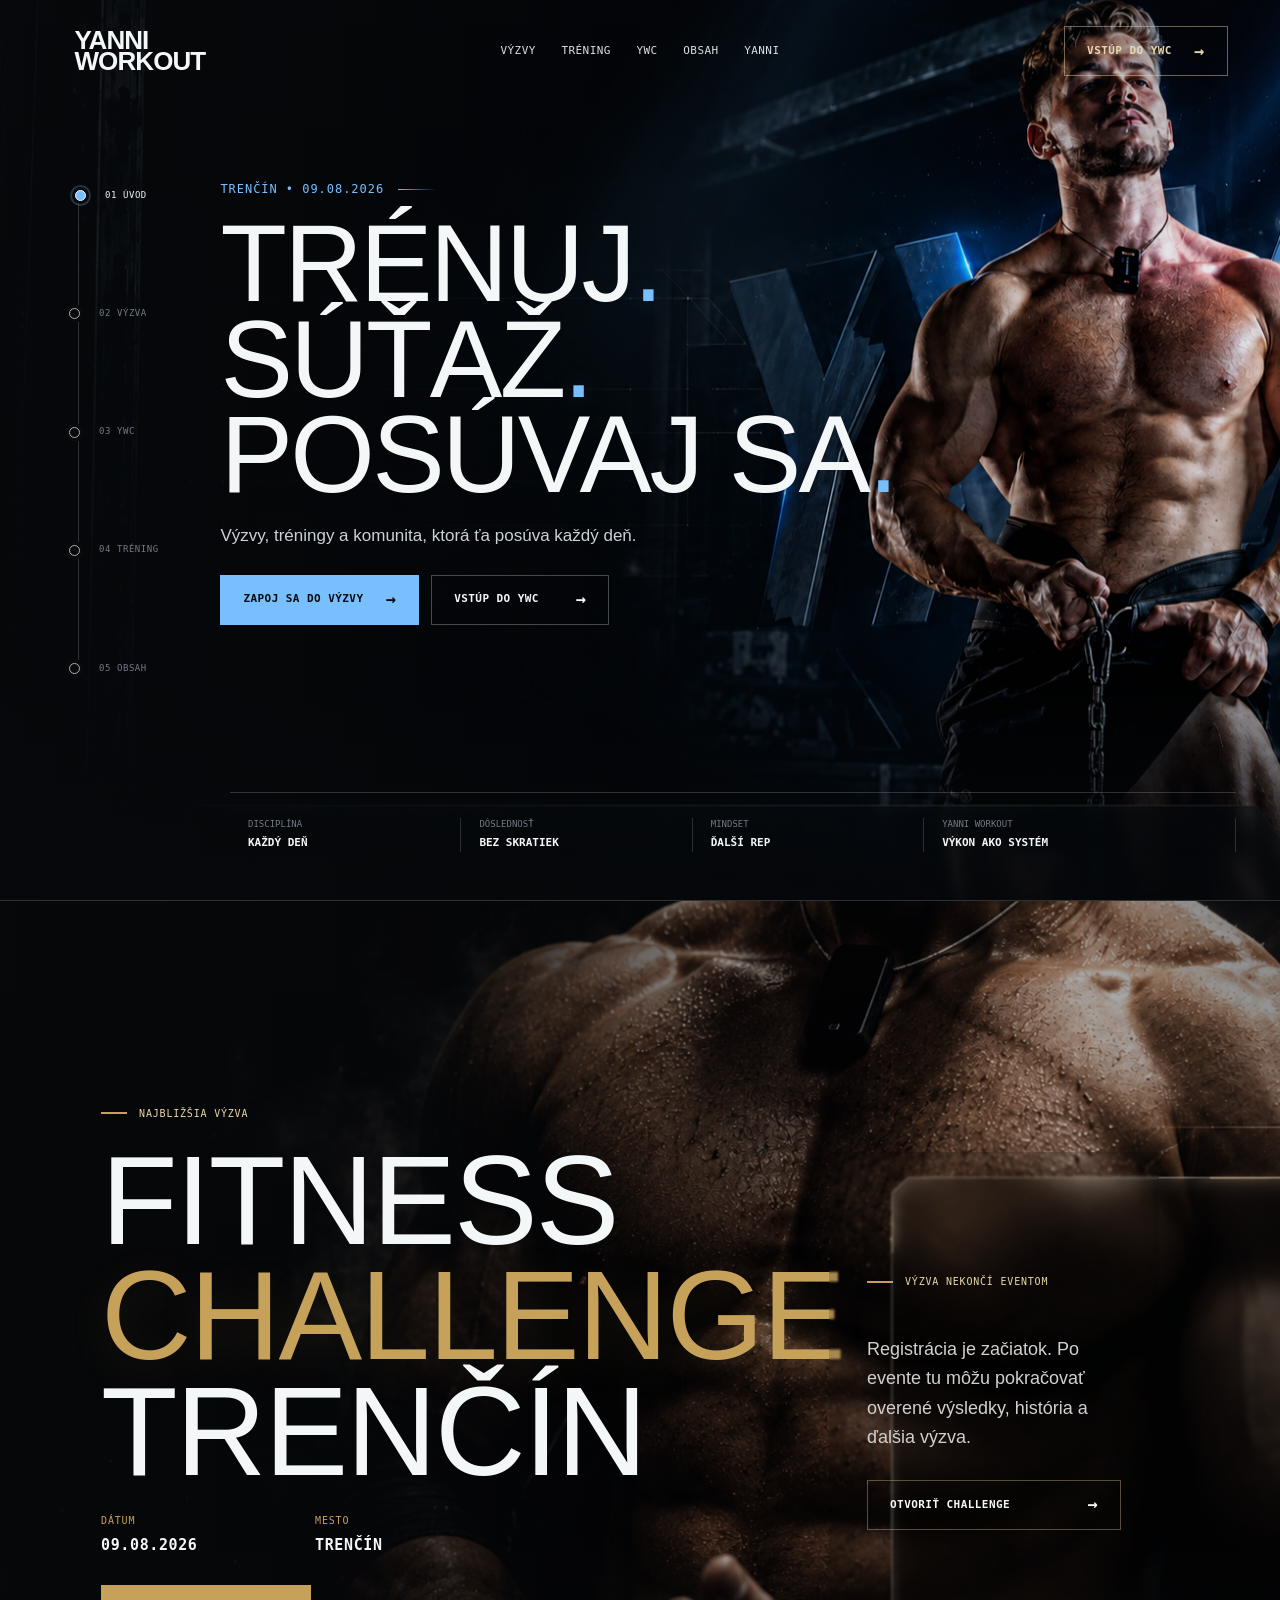
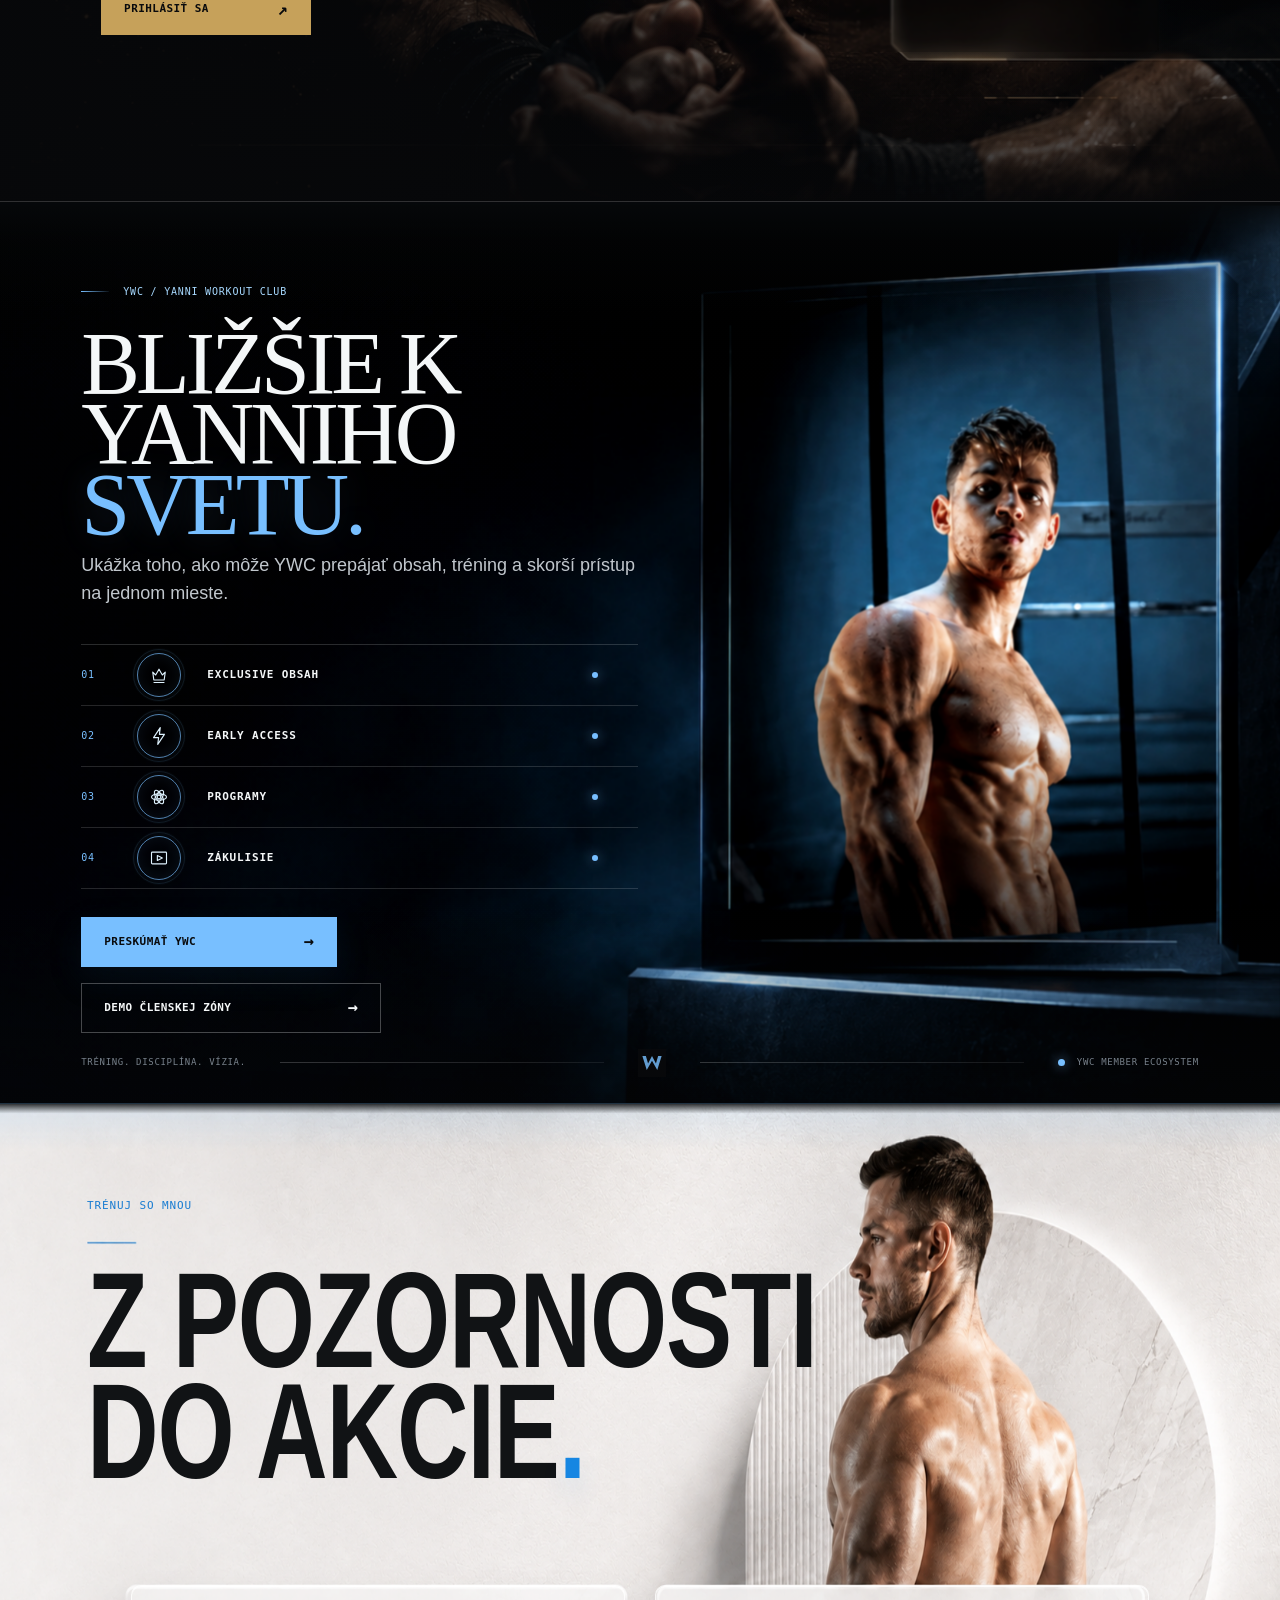
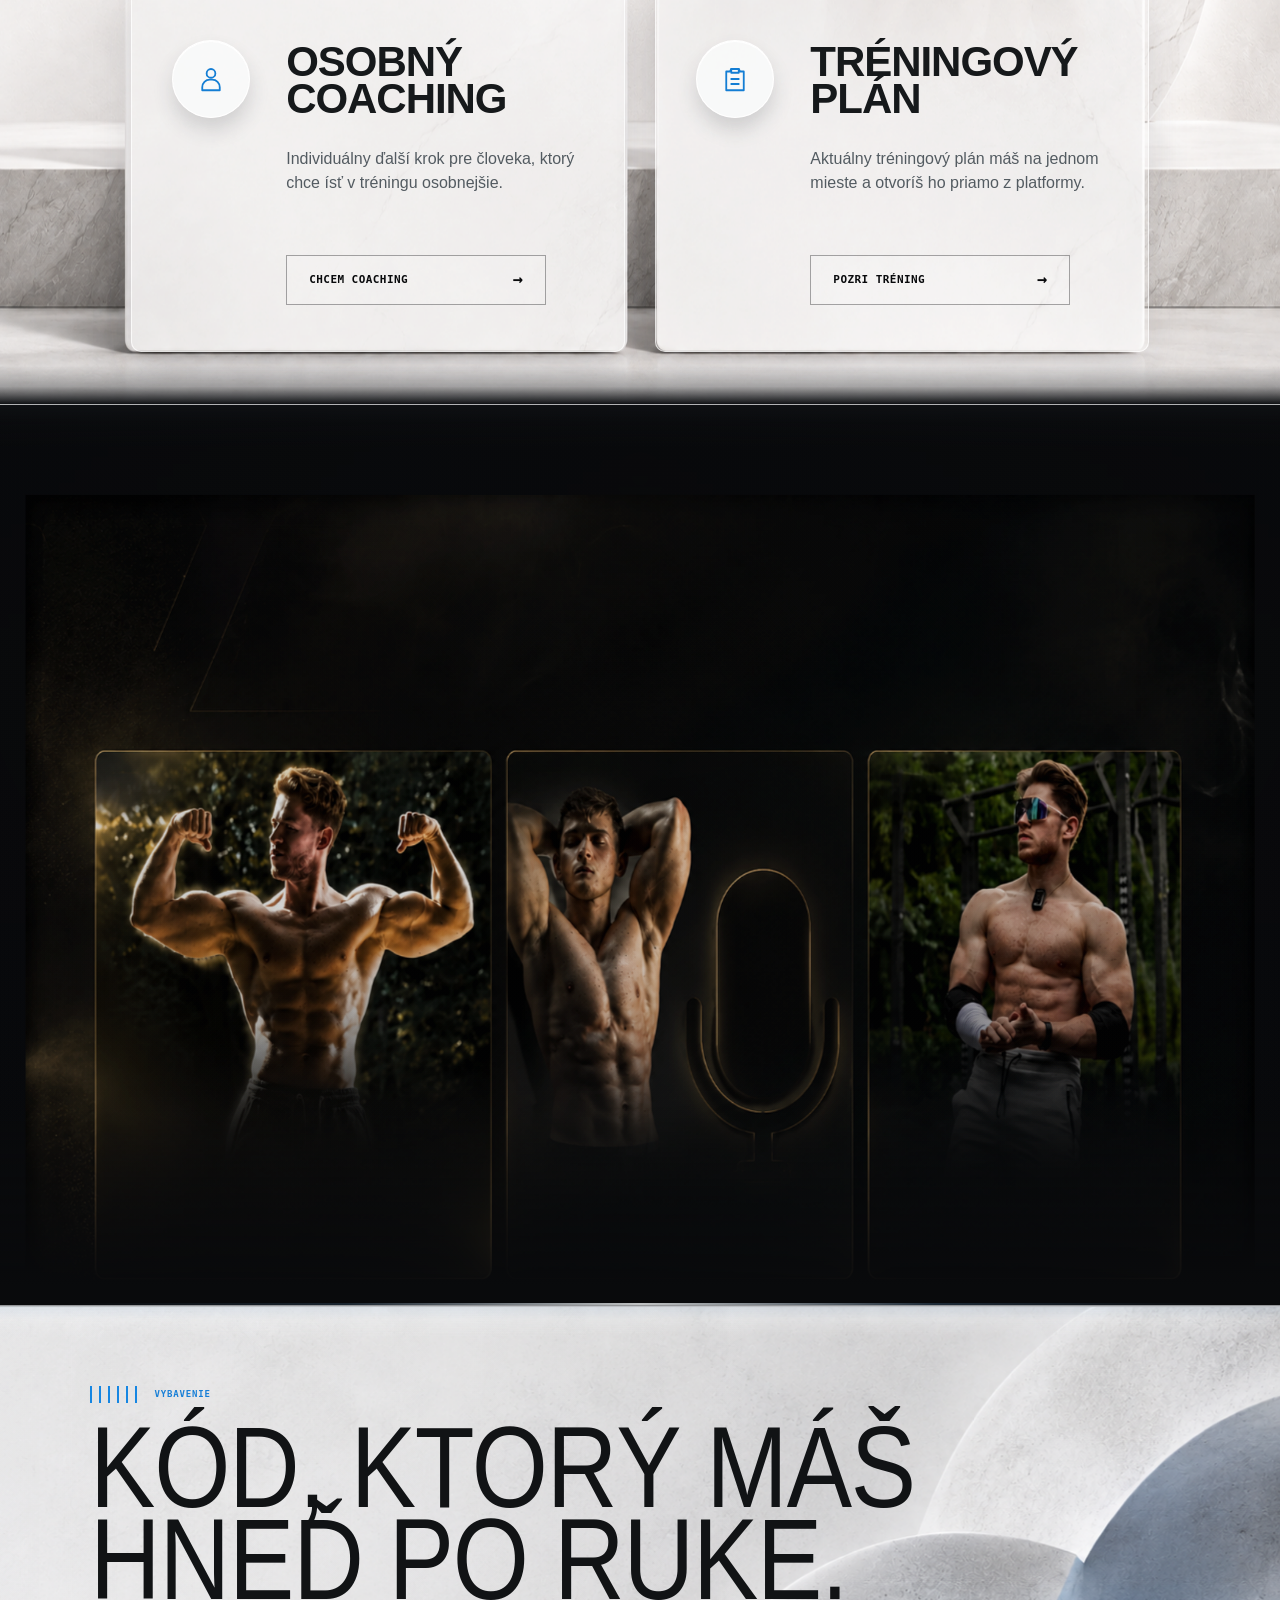
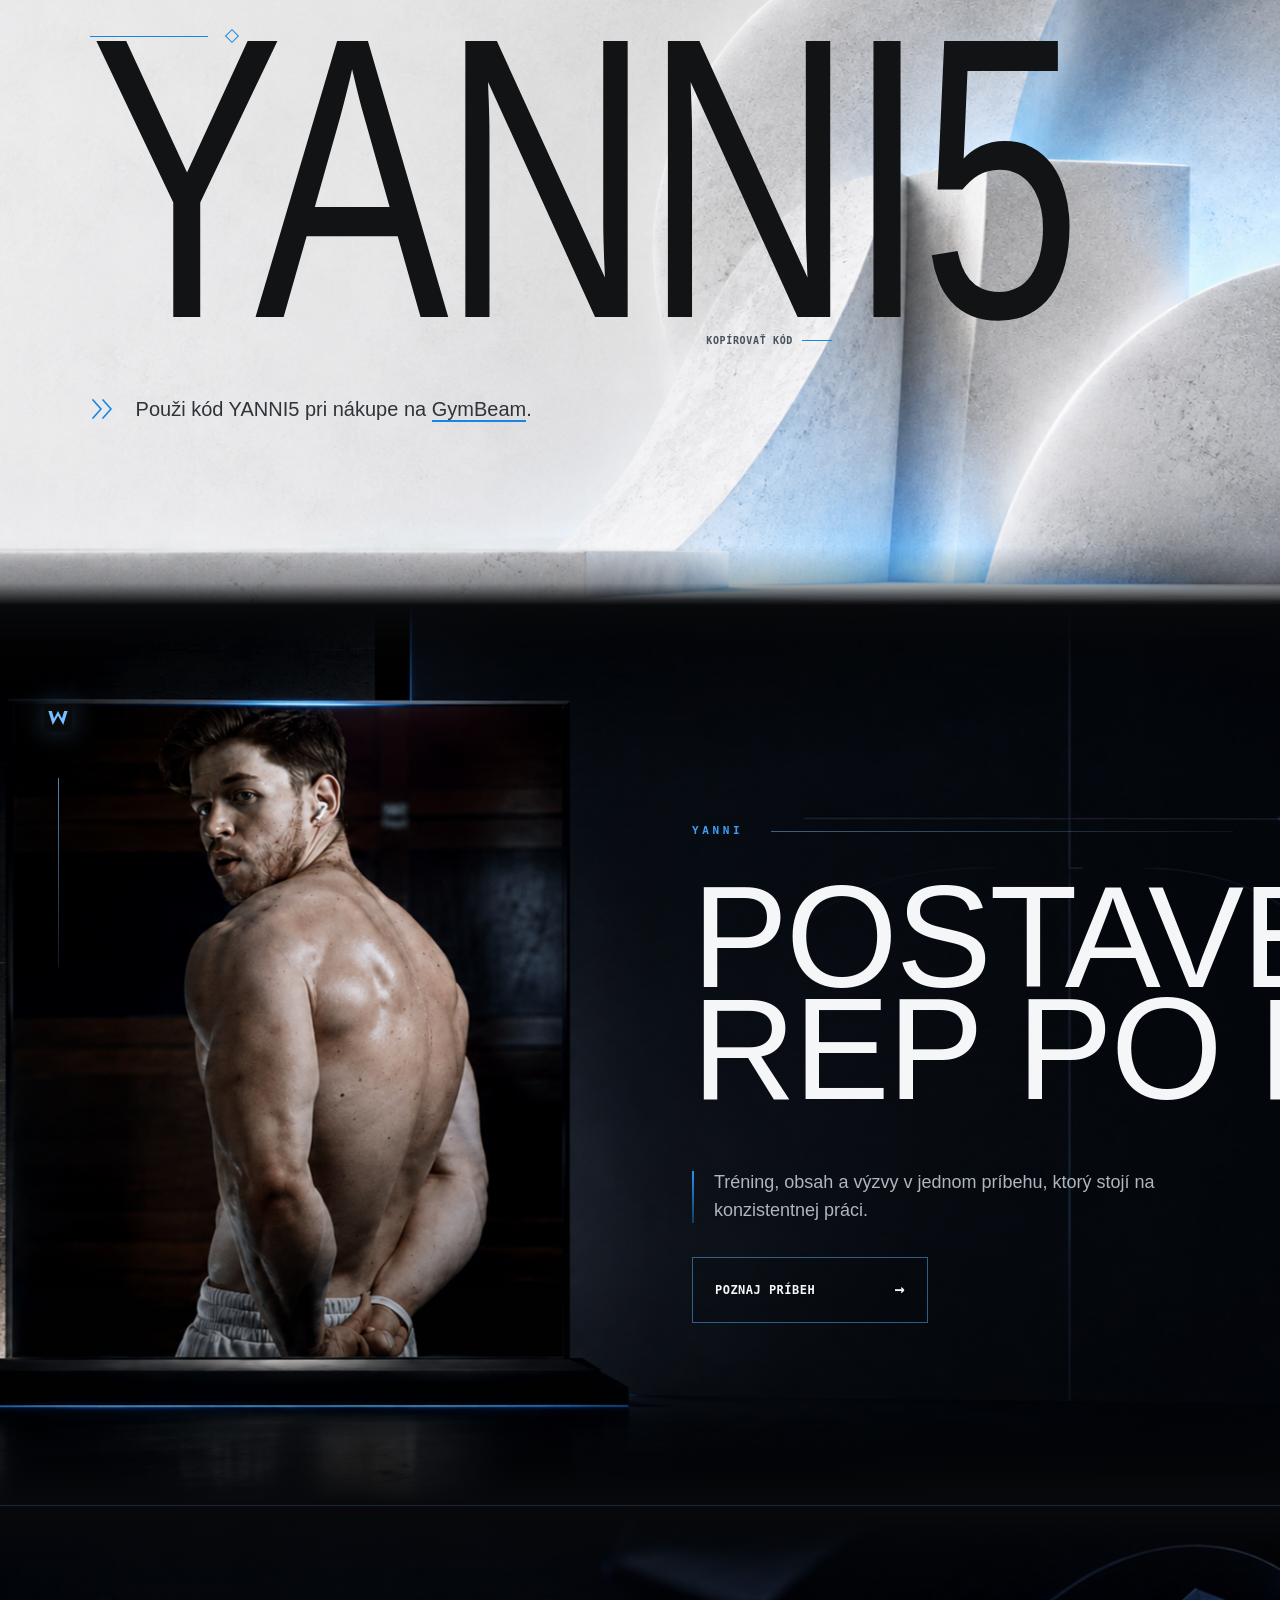
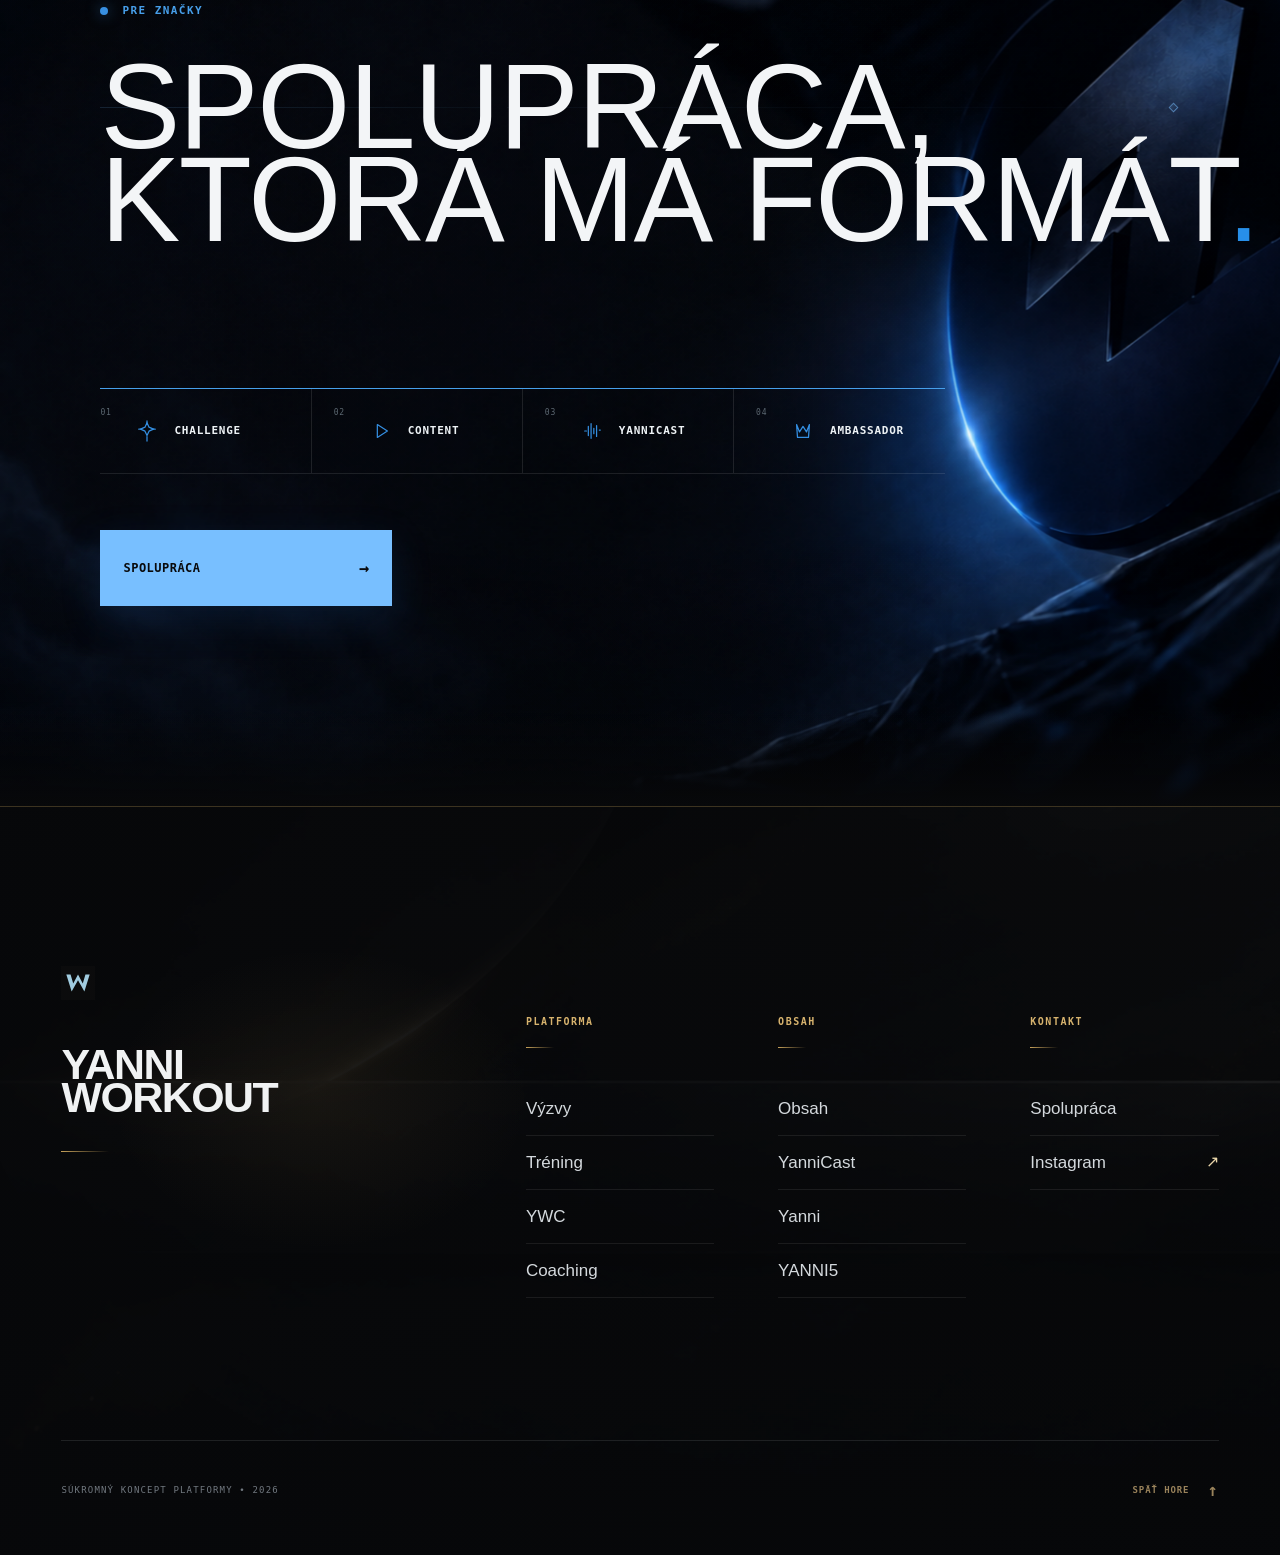
==== commit 25f07f36: "feat: complete story collaboration and footer redesign" ====
--- a/index.html
+++ b/index.html
@@ -20,6 +20,17 @@
 </section>
 <section aria-labelledby="content-title" class="section content-section" data-rail="content"><div aria-hidden="true" class="content-scene"><img alt="" data-proximity-src="backgrounds/section5.webp" data-scene-depth="2" decoding="async" fetchpriority="low" height="941" loading="lazy" width="1672"/></div><div class="content-layout"><header class="content-heading reveal"><div class="section-kicker">Pozeraj / počúvaj</div><h2 class="section-title" id="content-title"><span>Obsah, <em>ktorý</em></span><span>nekončí <em>feedom.</em></span></h2><p>Tréningy, myšlienky, výzvy a rozhovory. Vyber si, čo ťa posunie ďalej.</p></header><div class="content-grid"><a class="content-card content-card-featured reveal" href="obsah/index.html"><span aria-hidden="true" class="content-card-media"><img alt="" data-proximity-src="backgrounds/section5.webp" decoding="async" fetchpriority="low" height="941" loading="lazy" width="1672"/></span><span class="content-card-label"><span>Tréning</span><svg aria-hidden="true" viewBox="0 0 24 24"><path d="M4 12h2m2-5v10m3-13v16m3-11v6m3-9v12m3-7h1"/></svg></span><span class="content-card-copy"><small>Yanni Workout</small><strong>Vybraný obsah</strong><span>Kurátorovaný vstup do tréningu, výziev a Yanniho sveta.</span><i aria-hidden="true" class="content-card-arrow"><svg viewBox="0 0 24 24"><path d="M5 12h13m-5-5 5 5-5 5"/></svg></i></span></a><a class="content-card content-card-podcast reveal" href="yannicast/index.html"><span aria-hidden="true" class="content-card-media"><img alt="" data-proximity-src="backgrounds/section5.webp" decoding="async" fetchpriority="low" height="941" loading="lazy" width="1672"/></span><span class="content-card-label"><span>Podcast</span><svg aria-hidden="true" viewBox="0 0 24 24"><path d="M4 12h2m2-5v10m3-13v16m3-11v6m3-9v12m3-7h1"/></svg></span><span class="content-card-copy"><strong>YanniCast</strong><span>Počúvaj na Spotify.</span><small class="content-card-utility">Spotify</small><i aria-hidden="true" class="content-card-arrow"><svg viewBox="0 0 24 24"><path d="M5 12h13m-5-5 5 5-5 5"/></svg></i></span></a><a class="content-card content-card-challenge reveal" href="vyzvy/trencin-2026/index.html"><span aria-hidden="true" class="content-card-media"><img alt="" data-proximity-src="backgrounds/section5.webp" decoding="async" fetchpriority="low" height="941" loading="lazy" width="1672"/></span><span class="content-card-label"><span>Challenge</span><svg aria-hidden="true" viewBox="0 0 24 24"><path d="m12 3 2.2 4.5 5 .7-3.6 3.5.9 4.9-4.5-2.3-4.5 2.3.9-4.9-3.6-3.5 5-.7L12 3Z"/></svg></span><span class="content-card-copy"><small class="content-location"><svg aria-hidden="true" viewBox="0 0 24 24"><path d="M12 21s6-5.2 6-11a6 6 0 1 0-12 0c0 5.8 6 11 6 11Z"/><circle cx="12" cy="10" r="2"/></svg>Trenčín</small><strong>Trenčín Challenge</strong><span class="content-date"><svg aria-hidden="true" viewBox="0 0 24 24"><path d="M5 4v3m14-3v3M4 9h16v11H4V9Zm4 4h2m3 0h2m-7 3h2m3 0h2"/></svg>09.08.2026</span><i aria-hidden="true" class="content-card-arrow"><svg viewBox="0 0 24 24"><path d="M5 12h13m-5-5 5 5-5 5"/></svg></i></span></a></div></div></section>
 <section aria-labelledby="gear-title" class="section gear"><div aria-hidden="true" class="gear-scene"><img alt="" data-proximity-src="backgrounds/section6.webp" data-scene-depth="3" decoding="async" fetchpriority="low" height="941" loading="lazy" width="1672"/></div><div class="gear-layout"><div class="gear-copy reveal"><div class="gear-kicker"><span aria-hidden="true" class="gear-ticks"><i></i><i></i><i></i><i></i><i></i><i></i></span><span>Vybavenie</span></div><h2 class="section-title" id="gear-title"><span>Kód, ktorý máš</span><span>hneď po ruke.</span></h2><button aria-describedby="gear-copy-note gear-copy-status" class="gear-code-button" data-copy-code="YANNI5" type="button"><span class="gear-code">YANNI5</span><span class="gear-copy-cue" data-copy-label>Kopírovať kód</span></button><p class="gear-note" id="gear-copy-note"><svg aria-hidden="true" viewBox="0 0 28 24"><path d="m3 3 8 9-8 9m10-18 8 9-8 9"/></svg><span>Použi kód YANNI5 pri nákupe na <span class="gear-brand">GymBeam</span>.</span></p><span aria-live="polite" class="sr-only" id="gear-copy-status" role="status"></span></div></div></section>
-<section class="section story"><div class="section-inner story-layout"><div class="story-photo reveal"><img alt="Yanni počas pózovania" data-parallax="" decoding="async" height="597" loading="lazy" src="assets/yanni-back.webp" width="335"/></div><div class="story-copy reveal"><div class="section-kicker">Yanni</div><h2 class="section-title">Postavené rep<br/>po repe.</h2><p class="section-copy">Tréning, obsah a výzvy v jednom príbehu, ktorý stojí na konzistentnej práci.</p><a class="btn" href="yanni/index.html"><span>Poznaj príbeh</span><span class="btn-arrow">→</span></a></div></div></section>
-<section class="section partners"><div class="section-inner reveal"><div class="section-kicker">Pre značky</div><h2 class="section-title">Spolupráca,<br/>ktorá má formát.</h2><div class="partner-line"><span>Challenge</span><span>Content</span><span>YanniCast</span><span>Ambassador</span></div><a class="btn btn-primary" href="spolupraca/index.html"><span>Spolupráca</span><span class="btn-arrow">→</span></a></div></section>
-</main><footer class="site-footer"><div class="footer-inner"><div><a class="brand" href="index.html"><span>YANNI</span><span>WORKOUT</span></a><p class="demo-note">Súkromný koncept platformy • 2026</p></div><div class="footer-col"><h4>Platforma</h4><a href="vyzvy/trencin-2026/index.html">Výzvy</a><a href="trening/index.html">Tréning</a><a href="ywc/index.html">YWC</a><a href="coaching/index.html">Coaching</a></div><div class="footer-col"><h4>Obsah</h4><a href="obsah/index.html">Obsah</a><a href="yannicast/index.html">YanniCast</a><a href="yanni/index.html">Yanni</a><a href="vybava/index.html">YANNI5</a></div><div class="footer-col"><h4>Kontakt</h4><a href="spolupraca/index.html">Spolupráca</a><a href="https://www.instagram.com/yanni_kato/" rel="noopener noreferrer" target="_blank">Instagram ↗</a></div></div></footer><script src="assets/app.js"></script></body></html>
+<section aria-labelledby="story-title" class="section story">
+<div aria-hidden="true" class="story-scene"><img alt="" data-proximity-src="backgrounds/section7.webp" data-scene-depth="3" decoding="async" fetchpriority="low" height="941" loading="lazy" width="1672"/></div>
+<div aria-hidden="true" class="story-rack-mark"><img alt="" height="28" src="assets/favicon.svg" width="28"/><i></i></div>
+<div class="story-layout"><div class="story-copy reveal"><div class="story-kicker"><span>Yanni</span><i aria-hidden="true"></i></div><h2 class="section-title" id="story-title"><span>Postavené</span><span>rep po repe<span class="story-title-accent">.</span></span></h2><p class="section-copy">Tréning, obsah a výzvy v jednom príbehu, ktorý stojí na konzistentnej práci.</p><a class="btn" href="yanni/index.html"><span>Poznaj príbeh</span><span aria-hidden="true" class="btn-arrow">→</span></a></div></div>
+</section>
+<section aria-labelledby="partners-title" class="section partners">
+<div aria-hidden="true" class="partners-scene"><img alt="" data-proximity-src="backgrounds/section8.webp" data-scene-depth="3" decoding="async" fetchpriority="low" height="941" loading="lazy" width="1672"/></div>
+<div aria-hidden="true" class="partners-technical"><i></i><i></i><i></i></div>
+<div class="partners-layout"><div class="partners-copy reveal"><div class="partners-kicker"><i aria-hidden="true"></i><span>Pre značky</span></div><h2 class="section-title" id="partners-title"><span>Spolupráca,</span><span>ktorá má formát<span class="partners-title-accent">.</span></span></h2><ul aria-label="Formáty spolupráce" class="partner-formats"><li><span class="partner-index">01</span><svg aria-hidden="true" viewBox="0 0 24 24"><path d="m12 3 2.2 4.8 4.8 2.2-4.8 2.2L12 17l-2.2-4.8L5 10l4.8-2.2L12 3Z"/><path d="M12 1v3m0 14v5M3 10h3m12 0h3"/></svg><strong>Challenge</strong></li><li><span class="partner-index">02</span><svg aria-hidden="true" viewBox="0 0 24 24"><path d="m8 5 11 7-11 7V5Z"/></svg><strong>Content</strong></li><li><span class="partner-index">03</span><svg aria-hidden="true" viewBox="0 0 24 24"><path d="M4 12h2m2-5v10m3-13v16m3-11v6m3-9v12m3-7h1"/></svg><strong>YanniCast</strong></li><li><span class="partner-index">04</span><svg aria-hidden="true" viewBox="0 0 24 24"><path d="m5 5 3.2 8L12 7l3.8 6L19 5l-1 14H6L5 5Z"/></svg><strong>Ambassador</strong></li></ul><a class="btn btn-primary partners-cta" href="spolupraca/index.html"><span>Spolupráca</span><span aria-hidden="true" class="btn-arrow">→</span></a></div></div>
+</section>
+</main><footer class="site-footer">
+<div aria-hidden="true" class="footer-scene"><img alt="" data-proximity-src="backgrounds/footer.webp" data-scene-depth="2" decoding="async" fetchpriority="low" height="821" loading="lazy" width="1916"/></div>
+<div class="footer-inner reveal"><div class="footer-main"><div class="footer-brand"><img alt="" aria-hidden="true" height="34" src="assets/favicon.svg" width="34"/><a class="brand" href="index.html"><span>YANNI</span><span>WORKOUT</span></a><i aria-hidden="true"></i></div><nav aria-label="Navigácia v pätičke" class="footer-nav"><div class="footer-col"><h2>Platforma</h2><a href="vyzvy/trencin-2026/index.html">Výzvy</a><a href="trening/index.html">Tréning</a><a href="ywc/index.html">YWC</a><a href="coaching/index.html">Coaching</a></div><div class="footer-col"><h2>Obsah</h2><a href="obsah/index.html">Obsah</a><a href="yannicast/index.html">YanniCast</a><a href="yanni/index.html">Yanni</a><a href="vybava/index.html">YANNI5</a></div><div class="footer-col"><h2>Kontakt</h2><a href="spolupraca/index.html">Spolupráca</a><a href="https://www.instagram.com/yanni_kato/" rel="noopener noreferrer" target="_blank"><span>Instagram</span><span aria-hidden="true" class="footer-link-arrow">↗</span><span class="sr-only"> — otvorí sa v novej karte</span></a></div></nav></div><div class="footer-meta"><p class="demo-note">Súkromný koncept platformy • 2026</p><a aria-label="Späť na začiatok stránky" class="footer-top" href="#main"><span>Späť hore</span><span aria-hidden="true">↑</span></a></div></div>
+</footer><script src="assets/app.js"></script></body></html>
--- a/assets/styles.css
+++ b/assets/styles.css
@@ -77,8 +77,28 @@
 .gear .section-title{font-family:Haettenschweiler,'Arial Narrow',Impact,sans-serif;font-size:clamp(92px,7.65vw,128px);font-weight:400;line-height:.8;letter-spacing:-.012em;color:#111315;transform:scaleY(1.18);transform-origin:left top}.gear .section-title span{display:block;white-space:nowrap}
 .gear-code-button{position:relative;display:block;width:min(100%,850px);margin:56px 0 0;padding:0 0 130px;border:0;background:transparent;color:#111315;text-align:left;cursor:pointer}.gear-code-button:before{content:"";position:absolute;left:0;top:2px;width:118px;height:1px;background:#1686e2}.gear-code-button:after{content:"";position:absolute;left:137px;top:-3px;width:8px;height:8px;border:1px solid #1686e2;transform:rotate(45deg)}.gear-code{display:block;font-family:Haettenschweiler,'Arial Narrow',Impact,sans-serif;font-size:clamp(230px,22.7vw,380px);font-weight:400;line-height:.72;letter-spacing:-.025em;text-transform:uppercase;transform:scaleY(1.38);transform-origin:left top;transition:transform .24s cubic-bezier(.22,.8,.24,1),color .22s ease}.gear-copy-cue{position:absolute;right:0;bottom:25px;display:flex;align-items:center;gap:9px;font-family:var(--mono);font-size:10px;font-weight:600;letter-spacing:.065em;text-transform:uppercase;color:#46515a;transition:color .2s ease,transform .22s ease}.gear-copy-cue:after{content:"";display:block;width:30px;height:1px;background:#1686e2;transition:width .22s ease}.gear-code-button:hover .gear-code,.gear-code-button:focus-visible .gear-code{color:#0d70c4;transform:translateX(3px) scaleY(1.38)}.gear-code-button:hover .gear-copy-cue,.gear-code-button:focus-visible .gear-copy-cue{color:#0d70c4;transform:translateX(3px)}.gear-code-button:hover .gear-copy-cue:after,.gear-code-button:focus-visible .gear-copy-cue:after{width:42px}.gear-code-button:focus-visible{outline:3px solid #167ed4;outline-offset:8px}.gear-code-button[data-copy-state="success"] .gear-copy-cue{color:#0b6e36}.gear-code-button[data-copy-state="success"] .gear-copy-cue:after{width:42px;background:#0b8242}.gear-code-button[data-copy-state="error"] .gear-copy-cue{color:#a12828}.gear-code-button[data-copy-state="error"] .gear-copy-cue:after{background:#b93838}
 .gear-note{display:flex;align-items:center;gap:18px;margin:22px 0 0;color:#2e3439;font-size:20px;line-height:1.4}.gear-note>svg{flex:0 0 auto;width:28px;height:24px;fill:none;stroke:#1686e2;stroke-width:1.7;stroke-linecap:round;stroke-linejoin:round}.gear-brand{border-bottom:2px solid #1686e2}
-.story{min-height:90vh;background:var(--ink)}.story-layout{display:grid;grid-template-columns:.9fr 1.1fr;gap:70px;align-items:center}.story-photo{height:650px;overflow:hidden}.story-photo img{width:100%;height:100%;object-fit:cover}.story-copy .section-title{font-size:clamp(62px,7vw,110px)}
-.partners{background:#0c0e11}.partner-line{display:flex;flex-wrap:wrap;gap:8px 24px;font-family:var(--mono);text-transform:uppercase;color:var(--steel);margin:32px 0 40px}.site-footer{padding:54px var(--gutter);border-top:1px solid var(--line);background:#07080a}.footer-inner{max-width:var(--max);margin:auto;display:grid;grid-template-columns:1.2fr repeat(3,.7fr);gap:40px}.footer-col h4{font-family:var(--mono);font-size:9px;color:var(--muted);text-transform:uppercase}.footer-col a{display:block;margin:10px 0;color:#c7cdd2}.demo-note{font-family:var(--mono);font-size:9px;text-transform:uppercase;color:var(--muted);margin-top:28px}
+.story{min-height:max(820px,100svh);isolation:isolate;background:#080a0d;border-bottom-color:rgba(120,191,255,.16)}
+.story:before{content:"";position:absolute;z-index:3;inset:0 0 auto;height:78px;background:linear-gradient(180deg,rgba(9,10,12,.9),rgba(9,10,12,.18) 52%,transparent);pointer-events:none}.story:after{content:"";position:absolute;z-index:3;inset:auto 0 0;height:84px;background:linear-gradient(180deg,transparent,rgba(5,7,10,.5) 58%,#07090c);pointer-events:none}
+.story-scene{position:absolute;z-index:0;inset:0;overflow:hidden;background:#080a0d}.story-scene img{width:100%;height:100%;object-fit:cover;object-position:center center;transform:translate3d(0,var(--scene-y,0),0) scale(1.004);filter:contrast(1.018) saturate(.96);will-change:transform}.story-scene:after{content:"";position:absolute;inset:0;background:linear-gradient(90deg,transparent 0%,transparent 43%,rgba(5,8,12,.12) 54%,rgba(5,8,12,.36) 100%),linear-gradient(180deg,rgba(3,5,7,.05),transparent 62%,rgba(3,5,7,.28));pointer-events:none}
+.story-rack-mark{position:absolute;z-index:4;left:clamp(44px,3.4vw,58px);top:clamp(92px,11vh,112px);display:flex;flex-direction:column;align-items:center;gap:46px}.story-rack-mark img{width:28px;height:28px;filter:drop-shadow(0 0 12px rgba(120,191,255,.25))}.story-rack-mark i{display:block;width:1px;height:clamp(130px,21vh,198px);background:linear-gradient(180deg,rgba(120,191,255,.7),rgba(120,191,255,.12))}
+.story-layout{position:relative;z-index:2;display:grid;grid-template-columns:52.7% minmax(0,47.3%);align-items:center;min-height:max(820px,100svh);max-width:none;padding:86px clamp(64px,5.35vw,90px) 74px}.story-copy{grid-column:2;width:min(100%,760px);margin:24px 0 0 clamp(12px,1.65vw,28px)}
+.story-kicker{display:flex;align-items:center;gap:28px;margin-bottom:42px;font-family:var(--mono);font-size:11px;font-weight:600;letter-spacing:.33em;text-transform:uppercase;color:#3f9ef4}.story-kicker i{display:block;flex:1;height:1px;background:linear-gradient(90deg,rgba(120,191,255,.48),rgba(120,191,255,.08));transform-origin:left center}
+.story .section-title{font-family:Haettenschweiler,'Arial Narrow',Impact,sans-serif;font-size:clamp(144px,10.78vw,180px);font-weight:400;line-height:.78;letter-spacing:-.015em;color:#f4f6f7;transform:scale(.84,1.2);transform-origin:left top}.story .section-title span{display:block;white-space:nowrap}.story-title-accent{display:inline!important;color:#258eea;text-shadow:0 0 22px rgba(37,142,234,.3)}
+.story .section-copy{position:relative;max-width:500px;margin:63px 0 32px;padding-left:22px;color:#aeb6be;font-size:18px;line-height:1.55}.story .section-copy:before{content:"";position:absolute;left:0;top:2px;bottom:2px;width:2px;background:linear-gradient(180deg,#2694f0,rgba(38,148,240,.32))}.story .btn{min-width:236px;min-height:66px;border-color:rgba(77,149,215,.6);background:rgba(5,9,14,.18);font-size:12px}
+.js .story-copy.reveal{opacity:1;transform:none}.js .story-copy.reveal>*{opacity:0;transform:translate3d(0,15px,0);transition:opacity .58s cubic-bezier(.2,.7,.2,1),transform .58s cubic-bezier(.2,.7,.2,1)}.js .story-copy.reveal.in>*{opacity:1;transform:none}.js .story-copy.reveal.in>*:nth-child(2){transition-delay:.08s}.js .story-copy.reveal.in>*:nth-child(3){transition-delay:.16s}.js .story-copy.reveal.in>*:nth-child(4){transition-delay:.23s}.js .story-copy.reveal .story-kicker i{transform:scaleX(0);transition:transform .72s cubic-bezier(.22,.8,.24,1)}.js .story-copy.reveal.in .story-kicker i{transform:scaleX(1);transition-delay:.12s}
+.partners{min-height:max(820px,100svh);isolation:isolate;background:#05070a;border-bottom:0}.partners:before{content:"";position:absolute;z-index:3;inset:0 0 auto;height:92px;background:linear-gradient(180deg,#07090c,rgba(7,9,12,.34) 48%,transparent);pointer-events:none}.partners:after{content:"";position:absolute;z-index:3;inset:auto 0 0;height:96px;background:linear-gradient(180deg,transparent,rgba(6,7,9,.55) 58%,#07080a);pointer-events:none}
+.partners-scene{position:absolute;z-index:0;inset:0;overflow:hidden;background:#05070a}.partners-scene img{width:100%;height:100%;object-fit:cover;object-position:center center;transform:translate3d(0,var(--scene-y,0),0) scale(1.004);filter:contrast(1.02) saturate(.97);will-change:transform}.partners-scene:after{content:"";position:absolute;inset:0;background:linear-gradient(90deg,rgba(4,6,9,.16) 0%,rgba(4,6,9,.1) 54%,transparent 78%),linear-gradient(180deg,rgba(3,5,8,.05),transparent 70%,rgba(3,5,8,.34));pointer-events:none}
+.partners-technical{position:absolute;z-index:2;left:clamp(66px,7.85vw,132px);right:clamp(66px,7.85vw,132px);top:clamp(190px,22vh,218px);height:1px;display:grid;grid-template-columns:36% 1fr 10px;gap:18px;align-items:center;pointer-events:none}.partners-technical i{display:block;height:1px;background:linear-gradient(90deg,rgba(120,191,255,.15),rgba(120,191,255,.04))}.partners-technical i:nth-child(2){opacity:.32}.partners-technical i:nth-child(3){width:7px;height:7px;border:1px solid rgba(120,191,255,.5);transform:rotate(45deg);animation:utility-drift 7s ease-in-out infinite alternate}
+.partners-layout{position:relative;z-index:2;min-height:max(820px,100svh);max-width:none;padding:clamp(92px,10.8vh,110px) clamp(66px,7.85vw,132px) 92px}.partners-copy{width:min(66vw,1060px)}.partners-kicker{display:flex;align-items:center;gap:14px;margin-bottom:40px;font-family:var(--mono);font-size:11px;font-weight:600;letter-spacing:.13em;text-transform:uppercase;color:#479fea}.partners-kicker i{width:8px;height:8px;border-radius:50%;background:#388fe1;box-shadow:0 0 14px rgba(56,143,225,.56)}
+.partners .section-title{font-family:Haettenschweiler,'Arial Narrow',Impact,sans-serif;font-size:clamp(118px,9.35vw,156px);font-weight:400;line-height:.78;letter-spacing:-.012em;color:#f3f5f7}.partners .section-title span{display:block;white-space:nowrap}.partners-title-accent{display:inline!important;color:#278fe9}
+.partner-formats{position:relative;list-style:none;display:grid;grid-template-columns:repeat(4,minmax(0,1fr));width:min(100%,920px);margin:142px 0 0;padding:0;border-top:1px solid rgba(120,191,255,.17);border-bottom:1px solid rgba(244,247,248,.1)}.partner-formats li{position:relative;display:grid;grid-template-columns:24px 26px minmax(0,1fr);gap:12px;align-items:center;min-height:84px;padding:0 22px 0 0;border-right:1px solid rgba(244,247,248,.11);font-family:var(--mono);font-size:11px;letter-spacing:.07em;text-transform:uppercase;color:#edf2f5}.partner-formats li:not(:first-child){padding-left:22px}.partner-formats li:last-child{border-right:0}.partner-index{align-self:start;margin-top:18px;font-size:8px;color:#5c6872}.partner-formats svg{width:22px;height:22px;fill:none;stroke:#348fe2;stroke-width:1.35;stroke-linecap:round;stroke-linejoin:round}.partner-formats strong{font-weight:600}.partners-cta{width:292px;min-height:76px;margin-top:56px;font-size:12px;box-shadow:0 14px 40px rgba(32,102,187,.18)}
+.js .partners-copy.reveal{opacity:1;transform:none}.js .partners-copy.reveal>*{opacity:0;transform:translate3d(0,14px,0);transition:opacity .56s cubic-bezier(.2,.7,.2,1),transform .56s cubic-bezier(.2,.7,.2,1)}.js .partners-copy.reveal.in>*{opacity:1;transform:none}.js .partners-copy.reveal.in>*:nth-child(2){transition-delay:.08s}.js .partners-copy.reveal.in>*:nth-child(3){transition-delay:.16s}.js .partners-copy.reveal.in>*:nth-child(4){transition-delay:.24s}.js .partner-formats:before{content:"";position:absolute;left:0;right:0;top:-1px;height:1px;background:#469fea;transform:scaleX(0);transform-origin:left center;transition:transform .82s cubic-bezier(.22,.8,.24,1)}.js .partners-copy.reveal.in .partner-formats:before{transform:scaleX(1);transition-delay:.22s}
+.site-footer{position:relative;isolation:isolate;min-height:748px;padding:0;border-top:1px solid rgba(198,161,90,.28);overflow:hidden;background:#07080a}.footer-scene{position:absolute;z-index:0;inset:0;overflow:hidden;background:#07080a}.footer-scene img{width:100%;height:100%;object-fit:cover;object-position:center 43%;opacity:.62;transform:translate3d(0,var(--scene-y,0),0) scale(1.006);filter:contrast(1.04) saturate(.82);will-change:transform}.footer-scene:after{content:"";position:absolute;inset:0;background:linear-gradient(90deg,rgba(7,8,10,.93),rgba(7,8,10,.78) 48%,rgba(7,8,10,.68)),linear-gradient(180deg,rgba(7,8,10,.5),rgba(7,8,10,.18) 46%,rgba(7,8,10,.76));pointer-events:none}.footer-scene:before{content:"";position:absolute;z-index:1;left:8%;top:18%;width:34%;height:42%;background:radial-gradient(ellipse,rgba(198,161,90,.07),transparent 68%);animation:footer-ambient 9s ease-in-out infinite alternate;pointer-events:none}
+.footer-inner{position:relative;z-index:2;display:flex;flex-direction:column;justify-content:space-between;width:min(100%,1580px);min-height:748px;margin:auto;padding:159px clamp(56px,4.8vw,92px) 42px}.footer-main{display:grid;grid-template-columns:minmax(250px,1.15fr) minmax(0,2.2fr);gap:clamp(70px,8vw,150px)}.footer-brand{display:flex;flex-direction:column;align-items:flex-start}.footer-brand>img{width:34px;height:34px;margin-bottom:48px;filter:sepia(.32) saturate(.92) hue-rotate(352deg) brightness(1.13);opacity:.9}.footer-brand .brand{font-size:clamp(40px,3.35vw,56px);line-height:.78;color:#f0f2f3}.footer-brand>i{display:block;width:48px;height:1px;margin-top:36px;background:linear-gradient(90deg,var(--brass),transparent)}
+.footer-nav{display:grid;grid-template-columns:repeat(3,minmax(0,1fr));gap:clamp(38px,5vw,82px);padding-top:36px}.footer-col h2{margin:12px 0 34px;font-family:var(--mono);font-size:10px;font-weight:600;letter-spacing:.15em;text-transform:uppercase;color:#d7b36e}.footer-col h2:after{content:"";display:block;width:28px;height:1px;margin-top:18px;background:linear-gradient(90deg,var(--brass),transparent)}.footer-col a{position:relative;display:flex;align-items:center;justify-content:space-between;gap:12px;min-height:54px;border-bottom:1px solid rgba(244,247,248,.08);color:#d4d9dd;font-size:17px;transition:color .2s ease,padding-left .22s cubic-bezier(.22,.8,.24,1),border-color .2s ease}.footer-col a:before{content:"";position:absolute;left:0;bottom:-1px;width:100%;height:1px;background:linear-gradient(90deg,var(--brass-soft),rgba(234,215,170,.12));transform:scaleX(0);transform-origin:right center;transition:transform .25s cubic-bezier(.22,.8,.24,1)}.footer-col a:hover,.footer-col a:focus-visible{padding-left:5px;color:#fff;border-color:transparent}.footer-col a:hover:before,.footer-col a:focus-visible:before{transform:scaleX(1);transform-origin:left center}.footer-link-arrow{font-size:16px;color:var(--brass-soft);transition:transform .22s cubic-bezier(.22,.8,.24,1)}.footer-col a:hover .footer-link-arrow,.footer-col a:focus-visible .footer-link-arrow{transform:translate3d(3px,-3px,0)}
+.footer-meta{display:flex;align-items:center;justify-content:space-between;gap:30px;margin-top:64px;padding-top:28px;border-top:1px solid rgba(244,247,248,.1)}.demo-note{margin:0;font-family:var(--mono);font-size:9px;letter-spacing:.13em;text-transform:uppercase;color:#727980}.footer-top{display:flex;align-items:center;min-height:44px;gap:18px;font-family:var(--mono);font-size:9px;font-weight:600;letter-spacing:.1em;text-transform:uppercase;color:#9a835b;transition:color .2s ease}.footer-top span:last-child{font-size:17px;transition:transform .22s cubic-bezier(.22,.8,.24,1)}.footer-top:hover,.footer-top:focus-visible{color:var(--brass-soft)}.footer-top:hover span:last-child,.footer-top:focus-visible span:last-child{transform:translateY(-3px)}.footer-col a:focus-visible,.footer-top:focus-visible{outline:2px solid var(--brass-soft);outline-offset:4px}
+.js .footer-inner.reveal{opacity:1;transform:none}.js .footer-inner.reveal .footer-brand,.js .footer-inner.reveal .footer-col,.js .footer-inner.reveal .footer-meta{opacity:0;transform:translate3d(0,12px,0);transition:opacity .52s cubic-bezier(.2,.7,.2,1),transform .52s cubic-bezier(.2,.7,.2,1)}.js .footer-inner.reveal.in .footer-brand,.js .footer-inner.reveal.in .footer-col,.js .footer-inner.reveal.in .footer-meta{opacity:1;transform:none}.js .footer-inner.reveal.in .footer-col:nth-child(1){transition-delay:.07s}.js .footer-inner.reveal.in .footer-col:nth-child(2){transition-delay:.13s}.js .footer-inner.reveal.in .footer-col:nth-child(3){transition-delay:.19s}.js .footer-inner.reveal.in .footer-meta{transition-delay:.25s}
+@keyframes footer-ambient{from{transform:translate3d(-1px,-1px,0)}to{transform:translate3d(2px,2px,0)}}
 .reveal{opacity:1;transform:none}.js .reveal{opacity:0;transform:translateY(24px);transition:opacity .7s cubic-bezier(.2,.7,.2,1),transform .7s cubic-bezier(.2,.7,.2,1)}.js .reveal.in{opacity:1;transform:none}.js .challenge-panel.reveal.in{transform:translate3d(var(--panel-x,0),var(--panel-y,0),0) perspective(900px) rotateX(var(--panel-rx,0deg)) rotateY(var(--panel-ry,0deg))}
 .mobile-panel{position:fixed;inset:0;z-index:160;background:rgba(9,10,12,.985);display:none;flex-direction:column;padding:26px var(--gutter);opacity:0;transform:translateY(-14px);transition:opacity .24s ease,transform .24s cubic-bezier(.22,.8,.24,1)}.mobile-panel.open{display:flex;opacity:1;transform:none}.mobile-top{display:flex;justify-content:space-between;align-items:center}.mobile-close{width:48px;height:48px;border:1px solid var(--line);background:transparent;color:var(--flash);font-size:28px}.mobile-links{margin:auto 0;display:grid;gap:8px}.mobile-links a{font-family:var(--display);font-size:clamp(44px,13vw,72px);line-height:.88;text-transform:uppercase}.js .mobile-links a{opacity:0;transform:translate3d(0,10px,0);transition:opacity .24s ease,transform .3s cubic-bezier(.22,.8,.24,1)}.js .mobile-panel.open .mobile-links a{opacity:1;transform:none}.js .mobile-panel.open .mobile-links a:nth-child(1){transition-delay:.03s}.js .mobile-panel.open .mobile-links a:nth-child(2){transition-delay:.06s}.js .mobile-panel.open .mobile-links a:nth-child(3){transition-delay:.09s}.js .mobile-panel.open .mobile-links a:nth-child(4){transition-delay:.12s}.js .mobile-panel.open .mobile-links a:nth-child(5){transition-delay:.15s}.js .mobile-panel.open .mobile-links a:nth-child(6){transition-delay:.18s}.js .mobile-panel.open .mobile-links a:nth-child(7){transition-delay:.21s}.js .mobile-panel.open .mobile-links a:nth-child(8){transition-delay:.24s}.mobile-bottom{display:flex;flex-direction:column;gap:12px}
 .page-hero{padding:calc(var(--header) + 80px) var(--gutter) 70px;min-height:72vh;display:grid;align-items:end;position:relative;overflow:hidden;border-bottom:1px solid var(--line)}.page-hero .inner{max-width:var(--max);width:100%;margin:auto;position:relative;z-index:2}.page-hero h1{font-family:var(--display);font-size:clamp(74px,10vw,156px);line-height:.8;text-transform:uppercase;margin:0;max-width:950px}.page-hero p{max-width:560px;color:#bbc2c8;font-size:19px;margin:28px 0}.page-hero-photo{position:absolute;right:0;top:0;height:100%;width:52%;object-fit:cover;opacity:.72}.page-hero:after{content:"";position:absolute;inset:0;background:linear-gradient(90deg,var(--ink) 3%,rgba(9,10,12,.78) 44%,rgba(9,10,12,.14) 78%),linear-gradient(0deg,var(--ink),transparent 38%)}
@@ -149,3 +169,21 @@
 @media(prefers-reduced-motion:reduce){
   .content-scene img,.gear-scene img,.content-card,.content-card:after,.content-card-media,.content-card-arrow,.content-card:hover .content-card-media,.content-card:focus-visible .content-card-media,.gear-code,.gear-code-button,.gear-code-button:hover .gear-code,.gear-code-button:focus-visible .gear-code,.gear-copy-cue,.gear-ticks i{animation:none!important;transition:none!important}.content-heading .section-kicker:after{animation:none!important}.content-scene img{transform:translate3d(0,70px,0) scale(.96)!important}.gear-scene img{transform:scale(1.003)!important}.content-card-media,.content-card:hover .content-card-media,.content-card:focus-visible .content-card-media{transform:none!important}.content-card:hover .content-card-arrow,.content-card:focus-visible .content-card-arrow{transform:none!important}.gear-code,.gear-code-button:hover .gear-code,.gear-code-button:focus-visible .gear-code{transform:scaleY(1.38)!important}.gear-copy-cue{transform:none!important}.content-card-featured .content-card-media img{transform:translate(-5.62%,-29.54%)!important}.content-card-podcast .content-card-media img{transform:translate(-39.17%,-29.54%)!important}.content-card-challenge .content-card-media img{transform:translate(-68.54%,-29.54%)!important}.js .content-heading.reveal>*,.js .content-heading.reveal.in>*,.js .content-grid .reveal{opacity:1!important;transform:none!important;transition:none!important;transition-delay:0s!important}
 }
+
+/* RUN 4 — Story, Collaboration, and Footer responsive compositions. */
+@media(max-width:1000px){
+  .story{min-height:1080px}.story:before{height:54px}.story-scene{height:640px;bottom:auto}.story-scene img{object-position:25% center;transform:translate3d(0,var(--scene-y,0),0) scale(1.008)}.story-scene:after{background:linear-gradient(180deg,rgba(4,6,9,.04) 0%,transparent 56%,rgba(7,9,12,.62) 80%,#080a0d 100%)}.story-rack-mark{left:var(--gutter);top:78px}.story-rack-mark i{height:120px}.story-layout{display:block;min-height:1080px;padding:510px var(--gutter) 94px}.story-copy{width:min(100%,690px);margin:0}.story-kicker{margin-bottom:30px}.story .section-title{font-size:clamp(78px,11.3vw,92px);transform:none}.story .section-copy{margin-top:30px}.story .btn{min-height:58px}
+  .partners{min-height:1020px}.partners-scene img{object-position:74% center}.partners-layout{min-height:1020px;padding:84px var(--gutter) 90px}.partners-copy{width:100%}.partners .section-title{font-size:clamp(76px,10.6vw,88px)}.partners-technical{display:none}.partner-formats{grid-template-columns:repeat(2,minmax(0,1fr));width:min(100%,720px);margin-top:284px}.partner-formats li:nth-child(2){border-right:0}.partner-formats li:nth-child(-n+2){border-bottom:1px solid rgba(244,247,248,.1)}.partners-cta{margin-top:44px}
+  .site-footer,.footer-inner{min-height:720px}.footer-inner{padding:76px var(--gutter) 38px}.footer-main{grid-template-columns:1fr;gap:56px}.footer-brand{display:grid;grid-template-columns:34px minmax(0,1fr);column-gap:24px;align-items:start}.footer-brand>img{grid-row:1;margin:2px 0 0}.footer-brand .brand{grid-column:2;font-size:48px}.footer-brand>i{grid-column:2;margin-top:28px}.footer-nav{gap:44px;padding-top:0}.footer-meta{margin-top:54px}
+}
+@media(max-width:640px){
+  .story{min-height:940px}.story:before{height:34px}.story:after{height:58px}.story-scene{height:min(57svh,520px)}.story-scene img{object-position:24% center;transform:translate3d(0,var(--scene-y,0),0) scale(1.012)}.story-rack-mark{left:20px;top:58px;gap:28px}.story-rack-mark img{width:23px;height:23px}.story-rack-mark i{height:78px}.story-layout{min-height:940px;padding:clamp(430px,56svh,505px) 20px 72px}.story-kicker{gap:18px;margin-bottom:24px;font-size:9px}.story .section-title{font-size:clamp(54px,15.4vw,64px);line-height:.82}.story .section-copy{margin:24px 0 24px;padding-left:17px;font-size:16px}.story .btn{width:100%;min-width:0;min-height:54px;font-size:11px}
+  .partners{min-height:930px}.partners:before{height:58px}.partners:after{height:68px}.partners-scene{height:440px;bottom:auto}.partners-scene img{object-position:78% center;transform:translate3d(0,var(--scene-y,0),0) scale(1.008)}.partners-scene:after{background:linear-gradient(180deg,rgba(3,5,8,.05),transparent 48%,rgba(5,7,10,.68) 78%,#05070a 100%)}.partners-layout{min-height:930px;padding:316px 20px 66px}.partners-kicker{margin-bottom:24px;font-size:9px}.partners .section-title{font-size:clamp(52px,14.9vw,62px);line-height:.82}.partners .section-title span{white-space:normal}.partner-formats{grid-template-columns:repeat(2,minmax(0,1fr));margin-top:64px}.partner-formats li{grid-template-columns:19px 22px minmax(0,1fr);gap:8px;min-height:76px;padding-right:10px;font-size:9px}.partner-formats li:not(:first-child){padding-left:12px}.partner-formats li:nth-child(3){padding-left:0}.partner-index{margin-top:15px;font-size:7px}.partner-formats svg{width:19px;height:19px}.partners-cta{width:100%;min-height:56px;margin-top:36px;font-size:11px}
+  .site-footer,.footer-inner{min-height:0}.footer-scene img{object-position:center center;opacity:.5}.footer-inner{padding:64px 20px 30px}.footer-main{gap:50px}.footer-brand{grid-template-columns:28px minmax(0,1fr);column-gap:18px}.footer-brand>img{width:28px;height:28px}.footer-brand .brand{font-size:40px}.footer-brand>i{margin-top:24px}.footer-nav{grid-template-columns:repeat(2,minmax(0,1fr));gap:42px 28px}.footer-col:last-child{grid-column:1/-1;display:grid;grid-template-columns:repeat(2,minmax(0,1fr));column-gap:28px}.footer-col:last-child h2{grid-column:1/-1}.footer-col h2{margin:0 0 24px;font-size:9px}.footer-col h2:after{margin-top:14px}.footer-col a{min-height:48px;font-size:15px}.footer-meta{align-items:flex-start;margin-top:52px;padding-top:24px}.demo-note{max-width:210px;font-size:8px;line-height:1.6}.footer-top{gap:10px;font-size:8px}
+}
+@media(max-width:380px){
+  .story-rack-mark{left:18px}.story-layout{padding-left:18px;padding-right:18px}.story .section-title{font-size:54px}.partners-layout{padding-left:18px;padding-right:18px}.partners .section-title{font-size:52px}.partner-formats li{font-size:8px}.footer-inner{padding-left:18px;padding-right:18px}.footer-nav{column-gap:22px}
+}
+@media(prefers-reduced-motion:reduce){
+  .story-scene img,.partners-scene img,.footer-scene img{transform:none!important}.partners-technical i,.footer-scene:before{animation:none!important}.story-copy.reveal>*,.story-copy.reveal.in>*,.partners-copy.reveal>*,.partners-copy.reveal.in>*,.footer-inner.reveal .footer-brand,.footer-inner.reveal .footer-col,.footer-inner.reveal .footer-meta,.footer-inner.reveal.in .footer-brand,.footer-inner.reveal.in .footer-col,.footer-inner.reveal.in .footer-meta{opacity:1!important;transform:none!important;transition:none!important;transition-delay:0s!important}.story-kicker i,.partners-copy.reveal .partner-formats:before,.partners-copy.reveal.in .partner-formats:before{transform:none!important;transition:none!important}.footer-col a,.footer-col a:before,.footer-link-arrow,.footer-top,.footer-top span:last-child{transition:none!important}.footer-col a:hover,.footer-col a:focus-visible{padding-left:0}.footer-col a:hover .footer-link-arrow,.footer-col a:focus-visible .footer-link-arrow,.footer-top:hover span:last-child,.footer-top:focus-visible span:last-child{transform:none!important}
+}
